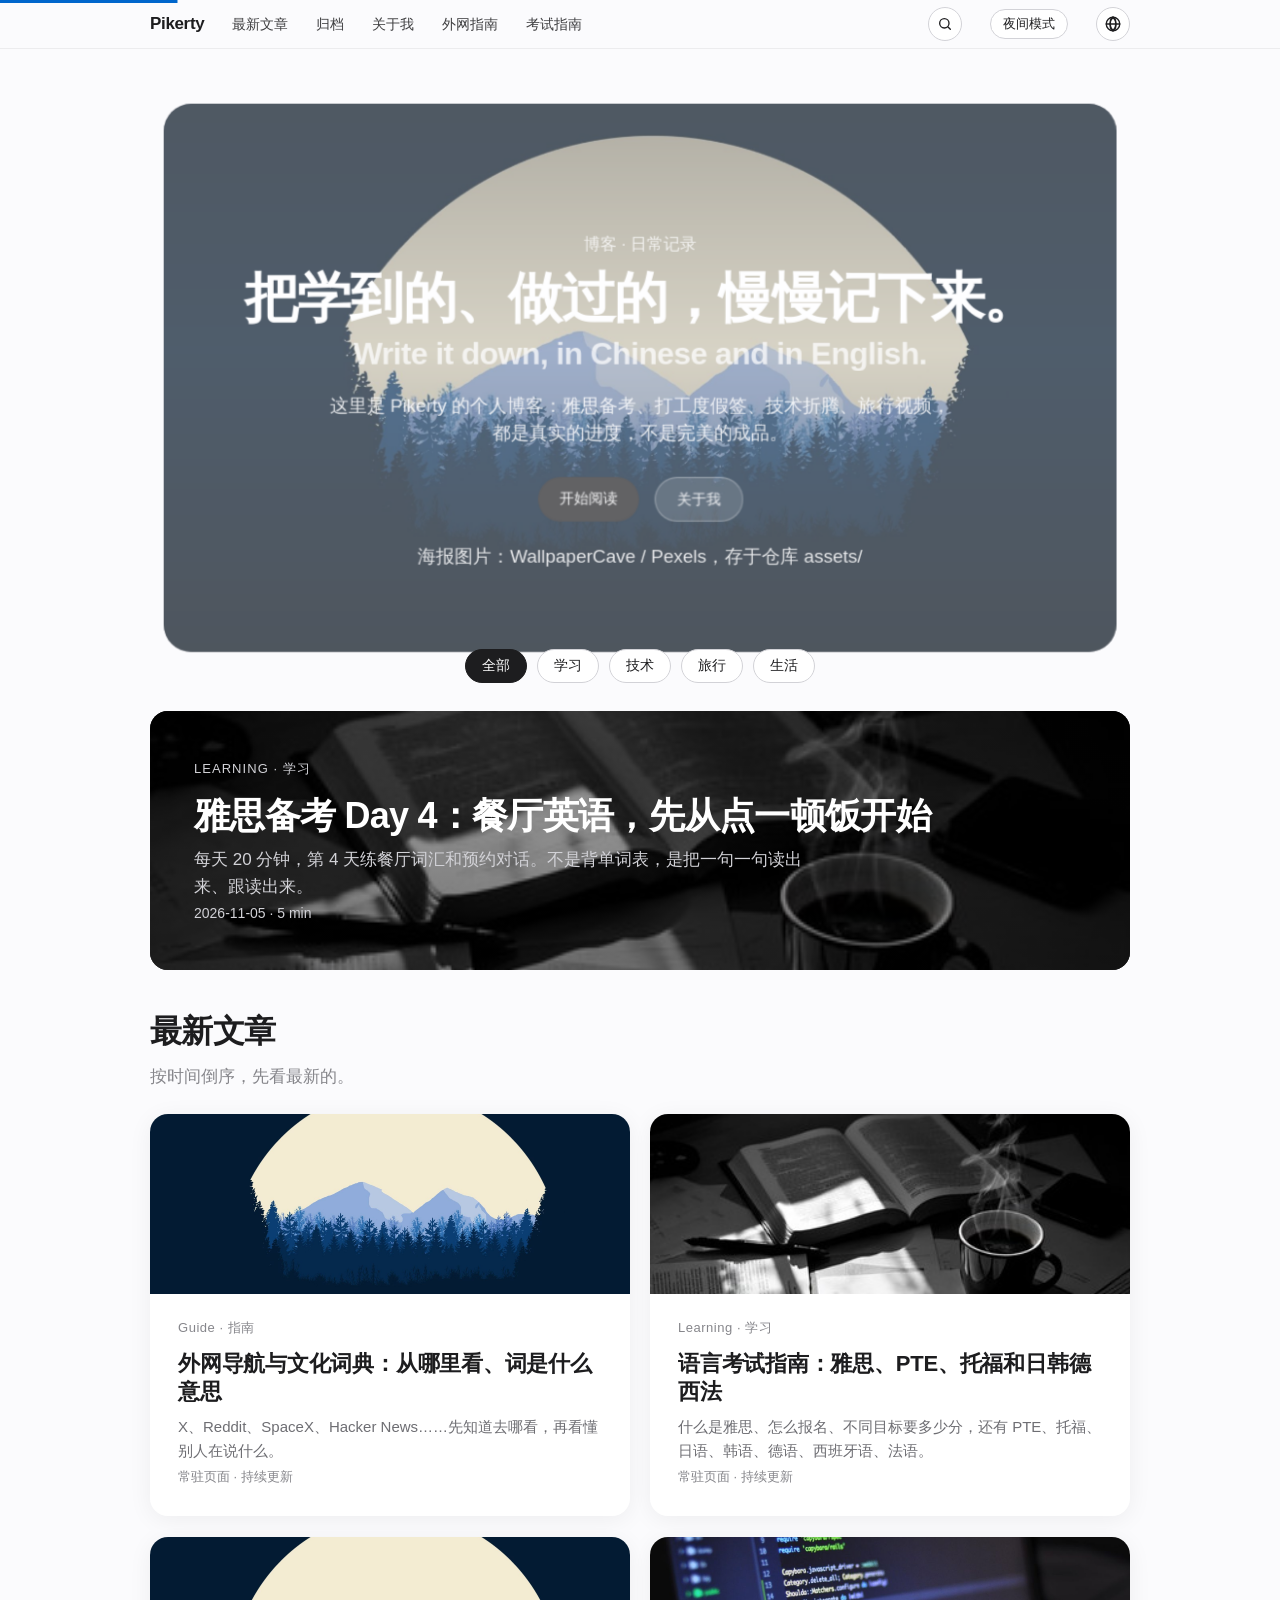
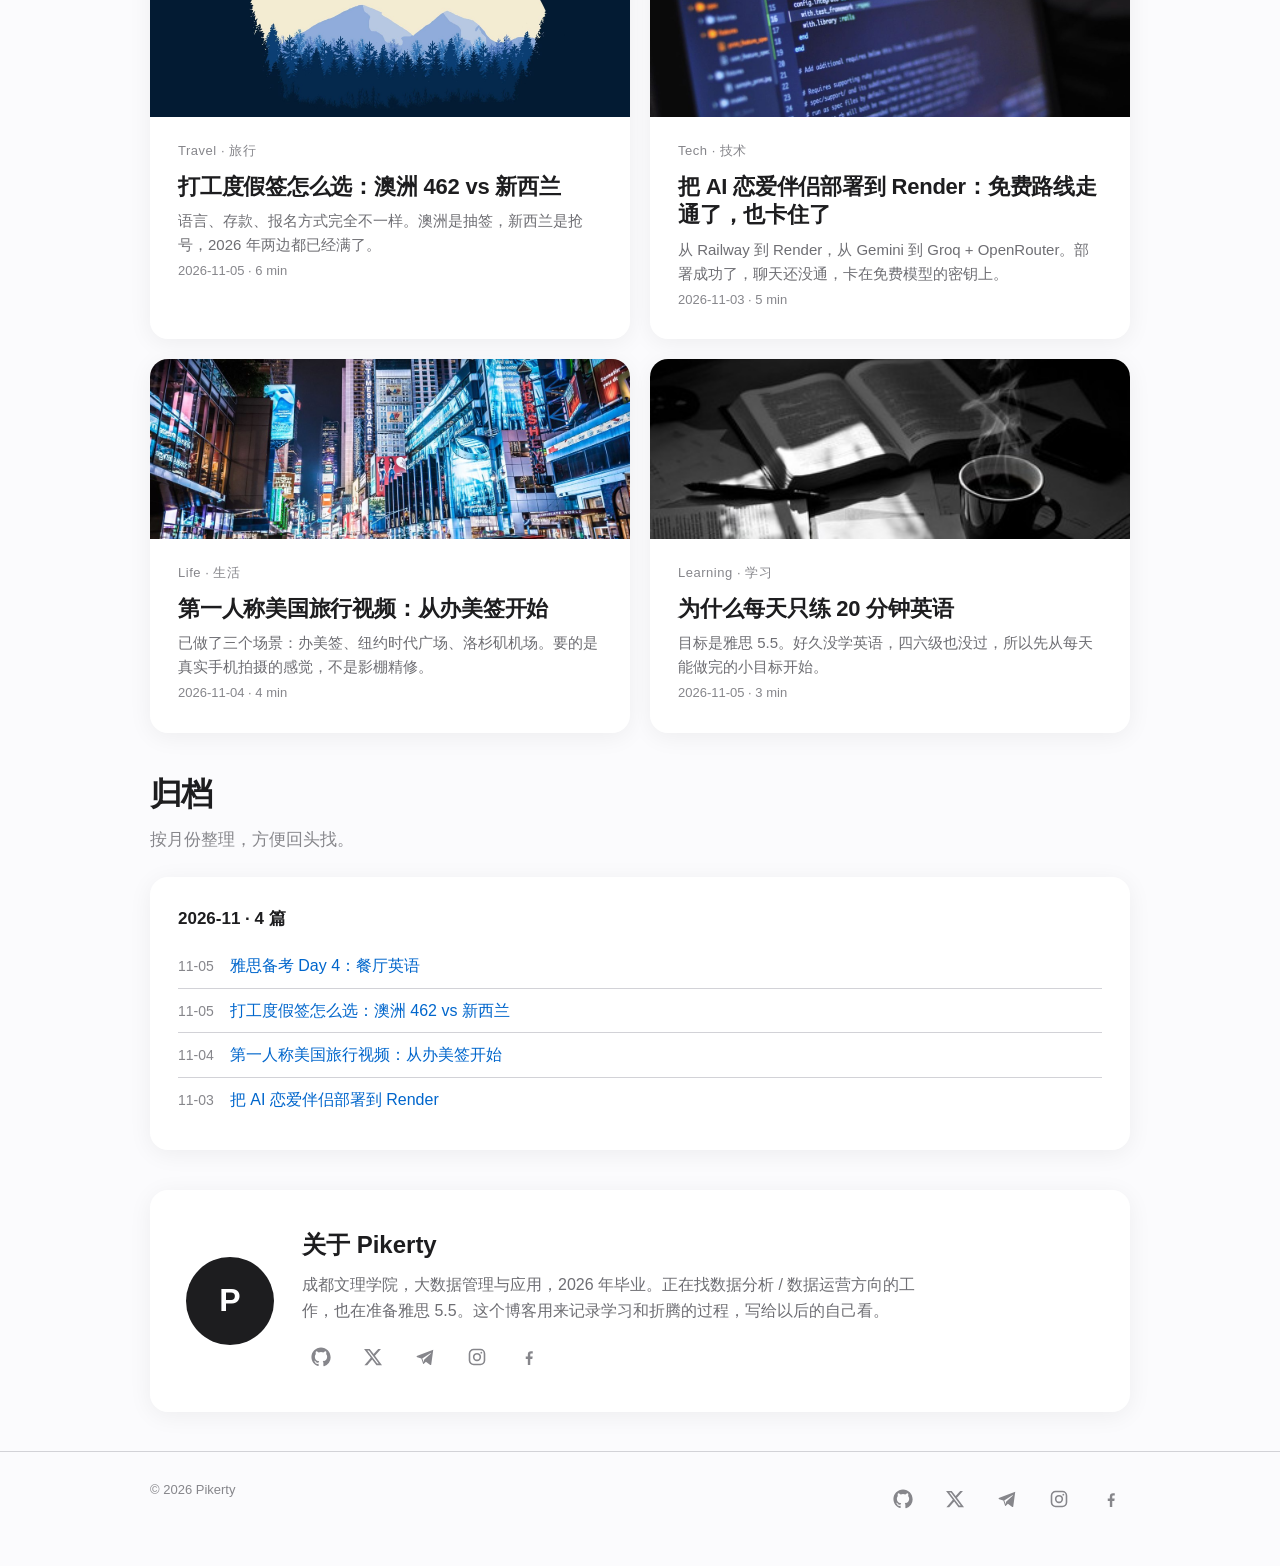
==== index.html @ 6e8c128a "Expand IELTS page into a full language exam guide (IELTS, PTE, TOEFL, JLPT, TOPIK, German, Spanish, " ====
<!DOCTYPE html>
<html lang="zh-CN">
<head>
<meta charset="UTF-8">
<meta name="viewport" content="width=device-width, initial-scale=1.0">
<title>Pikerty — 记录生活与学习</title>
<meta name="description" content="Pikerty 的双语博客：学习、技术、旅行与日常记录。A bilingual blog by Pikerty: learning, tech, travel and everyday notes.">
<link rel="stylesheet" href="style.css">
<script>
/* Set theme before first paint: saved choice wins, otherwise follow the system. */
(function(){try{var t=localStorage.getItem('pikerty-theme');if(!t){t=window.matchMedia('(prefers-color-scheme: dark)').matches?'dark':'light';}document.documentElement.setAttribute('data-theme',t);}catch(e){}})();
</script>
</head>
<body>
<div class="progress" id="progressBar" aria-hidden="true"></div>
<header class="nav">
  <div class="nav-inner">
    <a class="logo" href="index.html">Pikerty</a>
    <nav class="nav-links">
      <a href="#latest" data-i18n="nav.latest">最新文章</a>
      <a href="#archive" data-i18n="nav.archive">归档</a>
      <a href="#about" data-i18n="nav.about">关于我</a>
      <a href="guide.html" data-i18n="nav.guide">外网指南</a>
      <a href="ielts.html" data-i18n="nav.ielts">考试指南</a>
    </nav>
    <button class="icon-btn" id="searchToggle" type="button" aria-label="搜索"><svg viewBox="0 0 24 24" fill="none" stroke="currentColor" stroke-width="2" stroke-linecap="round"><circle cx="11" cy="11" r="7"/><path d="M20 20l-3.5-3.5"/></svg></button>
    <button class="lang-btn" id="themeBtn" type="button" aria-label="切换夜间模式">夜间模式</button>
<div class="lang-menu">
      <button class="icon-btn" id="langBtn" type="button" aria-label="Language / 语言"><svg viewBox="0 0 24 24" fill="none" stroke="currentColor" stroke-width="1.8" stroke-linecap="round"><circle cx="12" cy="12" r="9"/><ellipse cx="12" cy="12" rx="4" ry="9"/><path d="M3 12h18M12 3c2.5 2.6 3.8 5.7 3.8 9S14.5 18.4 12 21c-2.5-2.6-3.8-5.7-3.8-9S9.5 5.6 12 3z"/></svg></button>
      <div class="lang-dropdown" id="langDropdown" hidden>
        <button type="button" class="lang-option" data-lang="zh"><span class="check"></span>中文（简体）</button>
        <button type="button" class="lang-option" data-lang="en"><span class="check"></span>English</button>
        <button type="button" class="lang-option" data-lang="es"><span class="check"></span>Español</button>
        <button type="button" class="lang-option" data-lang="ja"><span class="check"></span>日本語</button>
        <button type="button" class="lang-option" data-lang="yue"><span class="check"></span>粵語</button>
        <button type="button" class="lang-option" data-lang="ko"><span class="check"></span>한국어</button>
        <button type="button" class="lang-option" data-lang="fr"><span class="check"></span>Français</button>
        <button type="button" class="lang-option" data-lang="ru"><span class="check"></span>Русский</button>
        <button type="button" class="lang-option" data-lang="de"><span class="check"></span>Deutsch</button>
      </div>
    </div>
  </div>
</header>
<div class="search-panel" id="searchPanel" hidden>
  <div class="search-panel-inner">
    <svg viewBox="0 0 24 24" fill="none" stroke="currentColor" stroke-width="2" stroke-linecap="round"><circle cx="11" cy="11" r="7"/><path d="M20 20l-3.5-3.5"/></svg>
    <input id="searchInput" type="search" placeholder="搜索文章…  Search posts…" aria-label="搜索文章">
    <button class="search-close" id="searchClose" type="button" aria-label="关闭搜索">✕</button>
  </div>
  <div class="search-engines">
    <span data-i18n="search.engines">站外搜索：</span>
    <button type="button" class="engine-btn" data-engine="google">Google</button>
    <button type="button" class="engine-btn" data-engine="bing">Bing</button>
    <button type="button" class="engine-btn" data-engine="baidu">百度</button>
    <button type="button" class="engine-btn" data-engine="sohu">搜狐</button>
  </div>
  <p class="search-empty" id="searchEmpty" hidden data-i18n="search.empty">没有找到相关文章，换个关键词试试。</p>
</div>

<main class="wrap">
  <section class="hero">
    <div class="hero-media"><img src="assets/hero-mountain.jpg" alt="深夜山月海报：雪山与松林"></div>
    <p class="eyebrow" data-i18n="hero.eyebrow">博客 · 日常记录</p>
    <h1><span data-i18n="hero.title">把学到的、做过的，慢慢记下来。</span><span class="en" data-i18n="hero.subtitle">Write it down, in Chinese and in English.</span></h1>
    <p data-i18n="hero.desc">这里是 Pikerty 的个人博客：雅思备考、打工度假签、技术折腾、旅行视频，都是真实的进度，不是完美的成品。</p>
    <div class="cta">
      <a class="btn" href="#latest" data-i18n="hero.cta1">开始阅读</a>
      <a class="btn ghost" href="#about" data-i18n="hero.cta2">关于我</a>
    </div>
    <p class="hero-credit">海报图片：WallpaperCave / Pexels，存于仓库 assets/</p>
  </section>

  <div class="filters" id="filters">
    <button class="chip active" type="button" data-filter="all" data-i18n="filter.all">全部</button>
    <button class="chip" type="button" data-filter="learning" data-i18n="filter.learning">学习</button>
    <button class="chip" type="button" data-filter="tech" data-i18n="filter.tech">技术</button>
    <button class="chip" type="button" data-filter="travel" data-i18n="filter.travel">旅行</button>
    <button class="chip" type="button" data-filter="life" data-i18n="filter.life">生活</button>
  </div>

  <a class="featured" href="posts/ielts-day4.html" data-cat="learning">
    <div class="featured-media"><img src="assets/study-desk.jpg" alt="深夜书桌：书、咖啡与台灯"></div>
    <span class="tag">Learning · 学习</span>
    <h2 data-i18n="featured.title">雅思备考 Day 4：餐厅英语，先从点一顿饭开始</h2>
    <p data-i18n="featured.desc">每天 20 分钟，第 4 天练餐厅词汇和预约对话。不是背单词表，是把一句一句读出来、跟读出来。</p>
    <span class="meta">2026-11-05 · 5 min</span>
  </a>

  <h2 class="section-title" id="latest" data-i18n="latest.title">最新文章</h2>
  <p class="section-sub" data-i18n="latest.sub">按时间倒序，先看最新的。</p>

  <div class="grid" id="postGrid">
    <a class="card" href="guide.html" data-cat="life">
      <span class="card-media"><img src="assets/hero-mountain.jpg" alt="雪山海报"></span>
      <span class="tag">Guide · 指南</span>
      <h3 data-i18n="card.guide.title">外网导航与文化词典：从哪里看、词是什么意思</h3>
      <p data-i18n="card.guide.desc">X、Reddit、SpaceX、Hacker News……先知道去哪看，再看懂别人在说什么。</p>
      <span class="meta">常驻页面 · 持续更新</span>
    </a>

    <a class="card" href="ielts.html" data-cat="learning">
      <span class="card-media"><img src="assets/study-desk.jpg" alt="深夜书桌"></span>
      <span class="tag">Learning · 学习</span>
      <h3 data-i18n="card.ielts-hub.title">语言考试指南：雅思、PTE、托福和日韩德西法</h3>
      <p data-i18n="card.ielts-hub.desc">什么是雅思、怎么报名、不同目标要多少分，还有 PTE、托福、日语、韩语、德语、西班牙语、法语。</p>
      <span class="meta">常驻页面 · 持续更新</span>
    </a>

    <a class="card" href="posts/whv.html" data-cat="travel">
      <span class="card-media"><img src="assets/hero-mountain.jpg" alt="雪山海报"></span>
      <span class="tag">Travel · 旅行</span>
      <h3 data-i18n="card.whv.title">打工度假签怎么选：澳洲 462 vs 新西兰</h3>
      <p data-i18n="card.whv.desc">语言、存款、报名方式完全不一样。澳洲是抽签，新西兰是抢号，2026 年两边都已经满了。</p>
      <span class="meta">2026-11-05 · 6 min</span>
    </a>

    <a class="card" href="posts/ai-romance.html" data-cat="tech">
      <span class="card-media"><img src="assets/code-dark.jpg" alt="深色代码屏幕"></span>
      <span class="tag">Tech · 技术</span>
      <h3 data-i18n="card.ai.title">把 AI 恋爱伴侣部署到 Render：免费路线走通了，也卡住了</h3>
      <p data-i18n="card.ai.desc">从 Railway 到 Render，从 Gemini 到 Groq + OpenRouter。部署成功了，聊天还没通，卡在免费模型的密钥上。</p>
      <span class="meta">2026-11-03 · 5 min</span>
    </a>

    <a class="card" href="posts/travel-video.html" data-cat="life">
      <span class="card-media"><img src="assets/times-square.jpg" alt="纽约时代广场夜景"></span>
      <span class="tag">Life · 生活</span>
      <h3 data-i18n="card.travel.title">第一人称美国旅行视频：从办美签开始</h3>
      <p data-i18n="card.travel.desc">已做了三个场景：办美签、纽约时代广场、洛杉矶机场。要的是真实手机拍摄的感觉，不是影棚精修。</p>
      <span class="meta">2026-11-04 · 4 min</span>
    </a>

    <a class="card" href="posts/ielts-day4.html" data-cat="learning">
      <span class="card-media"><img src="assets/study-desk.jpg" alt="深夜书桌"></span>
      <span class="tag">Learning · 学习</span>
      <h3 data-i18n="card.ielts.title">为什么每天只练 20 分钟英语</h3>
      <p data-i18n="card.ielts.desc">目标是雅思 5.5。好久没学英语，四六级也没过，所以先从每天能做完的小目标开始。</p>
      <span class="meta">2026-11-05 · 3 min</span>
    </a>
  </div>

  <h2 class="section-title" id="archive" data-i18n="archive.title">归档</h2>
  <p class="section-sub" data-i18n="archive.sub">按月份整理，方便回头找。</p>
  <div class="archive">
    <div class="archive-month">2026-11 · 4 篇</div>
    <ul>
      <li><span>11-05</span><a href="posts/ielts-day4.html">雅思备考 Day 4：餐厅英语</a></li>
      <li><span>11-05</span><a href="posts/whv.html">打工度假签怎么选：澳洲 462 vs 新西兰</a></li>
      <li><span>11-04</span><a href="posts/travel-video.html">第一人称美国旅行视频：从办美签开始</a></li>
      <li><span>11-03</span><a href="posts/ai-romance.html">把 AI 恋爱伴侣部署到 Render</a></li>
    </ul>
  </div>

  <section class="about" id="about">
    <div class="avatar">P</div>
    <div>
      <h2 data-i18n="about.title">关于 Pikerty</h2>
      <p data-i18n="about.desc">成都文理学院，大数据管理与应用，2026 年毕业。正在找数据分析 / 数据运营方向的工作，也在准备雅思 5.5。这个博客用来记录学习和折腾的过程，写给以后的自己看。</p>
      <!-- 社交链接（图标，和 Steam 页脚一样只显示 logo）：
           GitHub Pikerty、X @PikertyLvery、Telegram 手机号 +86 19808246285、
           Instagram pikertylvery、Facebook 是按名字 Asimer Pikerty 搜到的（没找到直接的主页链接，
           拿到主页链接后换成直达链接）。YouTube / LinkedIn 还没给真实账号，先没放。见 README。 -->
      <div class="social">
        <a href="https://github.com/Pikerty" target="_blank" rel="noopener" aria-label="GitHub" title="GitHub"><svg viewBox="0 0 24 24" fill="currentColor" aria-hidden="true"><path d="M12 .5C5.65.5.5 5.65.5 12c0 5.08 3.29 9.39 7.86 10.91.58.11.79-.25.79-.56 0-.27-.01-1.17-.02-2.12-3.2.7-3.88-1.36-3.88-1.36-.52-1.33-1.28-1.68-1.28-1.68-1.04-.71.08-.7.08-.7 1.15.08 1.76 1.19 1.76 1.19 1.03 1.76 2.69 1.25 3.35.96.1-.75.4-1.25.72-1.54-2.55-.29-5.24-1.28-5.24-5.69 0-1.26.45-2.29 1.19-3.09-.12-.29-.52-1.46.11-3.05 0 0 .97-.31 3.17 1.18a11 11 0 0 1 5.78 0c2.2-1.49 3.17-1.18 3.17-1.18.63 1.59.23 2.76.11 3.05.74.8 1.19 1.83 1.19 3.09 0 4.42-2.69 5.4-5.26 5.68.41.36.78 1.06.78 2.14 0 1.55-.01 2.79-.01 3.17 0 .31.21.68.8.56A10.52 10.52 0 0 0 23.5 12C23.5 5.65 18.35.5 12 .5z"/></svg></a>
        <a href="https://x.com/PikertyLvery" target="_blank" rel="noopener" aria-label="X @PikertyLvery" title="X @PikertyLvery"><svg viewBox="0 0 24 24" fill="currentColor" aria-hidden="true"><path d="M18.244 2.25h3.308l-7.227 8.26 8.502 11.24H16.17l-5.214-6.817L4.99 21.75H1.68l7.73-8.835L1.254 2.25H8.08l4.713 6.231 5.451-6.231zm-1.161 17.52h1.833L7.084 4.126H5.117l11.966 15.644z"/></svg></a>
        <a href="https://t.me/+8619808246285" target="_blank" rel="noopener" aria-label="Telegram" title="Telegram"><svg viewBox="0 0 24 24" fill="currentColor" aria-hidden="true"><path d="M21.9 3.3 2.9 10.6c-1.3.5-1.3 1.3-.2 1.6l4.9 1.5 1.9 5.9c.2.6.1.8.8.8l2.8-2.7 5.2 3.8c.6.3 1 .1 1.2-.5L21.9 3.3zM8.7 13.7l9.7-6.1c.5-.3.9-.1.7.2l-8.2 7.4-.3 3.2-1.9-4.7z"/></svg></a>
        <a href="https://www.instagram.com/pikertylvery" target="_blank" rel="noopener" aria-label="Instagram pikertylvery" title="Instagram pikertylvery"><svg viewBox="0 0 24 24" fill="none" stroke="currentColor" stroke-width="1.9" aria-hidden="true"><rect x="3" y="3" width="18" height="18" rx="5"/><circle cx="12" cy="12" r="4"/><circle cx="17.2" cy="6.8" r="1.1" fill="currentColor" stroke="none"/></svg></a>
        <a href="https://www.facebook.com/search/top?q=Asimer%20Pikerty" target="_blank" rel="noopener" aria-label="Facebook Asimer Pikerty" title="Facebook Asimer Pikerty"><svg viewBox="0 0 24 24" fill="currentColor" aria-hidden="true"><path d="M13.5 21.5v-7.2h2.5l.4-3h-2.9V9.4c0-.9.3-1.5 1.6-1.5h1.4V5.2c-.3 0-1.2-.1-2.2-.1-2.2 0-3.7 1.3-3.7 3.8v2.4H8.1v3h2.5v7.2h2.9z"/></svg></a>
      </div>
    </div>
  </section>
</main>

<footer class="footer">
  <div class="wrap">
    <span>© 2026 Pikerty</span>
    <span class="social">
      <a href="https://github.com/Pikerty" target="_blank" rel="noopener" aria-label="GitHub" title="GitHub"><svg viewBox="0 0 24 24" fill="currentColor" aria-hidden="true"><path d="M12 .5C5.65.5.5 5.65.5 12c0 5.08 3.29 9.39 7.86 10.91.58.11.79-.25.79-.56 0-.27-.01-1.17-.02-2.12-3.2.7-3.88-1.36-3.88-1.36-.52-1.33-1.28-1.68-1.28-1.68-1.04-.71.08-.7.08-.7 1.15.08 1.76 1.19 1.76 1.19 1.03 1.76 2.69 1.25 3.35.96.1-.75.4-1.25.72-1.54-2.55-.29-5.24-1.28-5.24-5.69 0-1.26.45-2.29 1.19-3.09-.12-.29-.52-1.46.11-3.05 0 0 .97-.31 3.17 1.18a11 11 0 0 1 5.78 0c2.2-1.49 3.17-1.18 3.17-1.18.63 1.59.23 2.76.11 3.05.74.8 1.19 1.83 1.19 3.09 0 4.42-2.69 5.4-5.26 5.68.41.36.78 1.06.78 2.14 0 1.55-.01 2.79-.01 3.17 0 .31.21.68.8.56A10.52 10.52 0 0 0 23.5 12C23.5 5.65 18.35.5 12 .5z"/></svg></a>
      <a href="https://x.com/PikertyLvery" target="_blank" rel="noopener" aria-label="X @PikertyLvery" title="X @PikertyLvery"><svg viewBox="0 0 24 24" fill="currentColor" aria-hidden="true"><path d="M18.244 2.25h3.308l-7.227 8.26 8.502 11.24H16.17l-5.214-6.817L4.99 21.75H1.68l7.73-8.835L1.254 2.25H8.08l4.713 6.231 5.451-6.231zm-1.161 17.52h1.833L7.084 4.126H5.117l11.966 15.644z"/></svg></a>
      <a href="https://t.me/+8619808246285" target="_blank" rel="noopener" aria-label="Telegram" title="Telegram"><svg viewBox="0 0 24 24" fill="currentColor" aria-hidden="true"><path d="M21.9 3.3 2.9 10.6c-1.3.5-1.3 1.3-.2 1.6l4.9 1.5 1.9 5.9c.2.6.1.8.8.8l2.8-2.7 5.2 3.8c.6.3 1 .1 1.2-.5L21.9 3.3zM8.7 13.7l9.7-6.1c.5-.3.9-.1.7.2l-8.2 7.4-.3 3.2-1.9-4.7z"/></svg></a>
      <a href="https://www.instagram.com/pikertylvery" target="_blank" rel="noopener" aria-label="Instagram pikertylvery" title="Instagram pikertylvery"><svg viewBox="0 0 24 24" fill="none" stroke="currentColor" stroke-width="1.9" aria-hidden="true"><rect x="3" y="3" width="18" height="18" rx="5"/><circle cx="12" cy="12" r="4"/><circle cx="17.2" cy="6.8" r="1.1" fill="currentColor" stroke="none"/></svg></a>
      <a href="https://www.facebook.com/search/top?q=Asimer%20Pikerty" target="_blank" rel="noopener" aria-label="Facebook Asimer Pikerty" title="Facebook Asimer Pikerty"><svg viewBox="0 0 24 24" fill="currentColor" aria-hidden="true"><path d="M13.5 21.5v-7.2h2.5l.4-3h-2.9V9.4c0-.9.3-1.5 1.6-1.5h1.4V5.2c-.3 0-1.2-.1-2.2-.1-2.2 0-3.7 1.3-3.7 3.8v2.4H8.1v3h2.5v7.2h2.9z"/></svg></a>
    </span>
  </div>
</footer>
<button class="to-top" id="toTop" type="button" aria-label="回到顶部">↑</button>
<script src="script.js"></script>
</body>
</html>
---- style.css ----
/* Pikerty Blog — Apple-inspired, clean and minimal */
:root{
  --text:#1d1d1f; --muted:#86868b; --muted2:#6e6e73;
  --bg:#fbfbfd; --card:#fff; --line:#d2d2d7;
  --link:#06c; --radius:18px;
  --shadow:0 4px 24px rgba(0,0,0,.06);
  /* Inverse button: light mode = black bg + white text, dark mode = white bg + black text */
  --btn-bg:#1d1d1f; --btn-text:#fff;
  --surface:#fff; --surface-hover:#f5f5f7;
  --body-text:#333336;
  --featured-bg:#1d1d1f; --featured-text:#fff; --featured-muted:#d2d2d7;
  --pill-bg:#fff; --pill-border:#d2d2d7; --pill-hover:#f5f5f7;
  --ring:rgba(0,102,204,.14);
}
*{box-sizing:border-box;margin:0;padding:0}
html{scroll-behavior:smooth}
body{
  font-family:-apple-system,BlinkMacSystemFont,"SF Pro Text","SF Pro Display","PingFang SC","Hiragino Sans GB","Microsoft YaHei",Helvetica,Arial,sans-serif;
  background:var(--bg); color:var(--text);
  -webkit-font-smoothing:antialiased; line-height:1.6;
}
a{color:var(--link);text-decoration:none}
h1,h2,h3{color:var(--text)}
a:hover{text-decoration:underline}
.wrap{max-width:1024px;margin:0 auto;padding:0 22px}
.nav{
  position:sticky;top:0;z-index:50;
  background:rgba(251,251,253,.82);
  backdrop-filter:saturate(180%) blur(20px);-webkit-backdrop-filter:saturate(180%) blur(20px);
  border-bottom:1px solid rgba(0,0,0,.06);
}
.nav-inner{max-width:1024px;margin:0 auto;padding:0 22px;height:48px;display:flex;align-items:center;gap:28px}
.logo{font-weight:700;font-size:17px;color:var(--text);letter-spacing:-.02em}
.logo:hover{text-decoration:none}
.nav-links{display:flex;gap:28px;flex:1}
.nav-links a{color:var(--text);font-size:14px;opacity:.85}
.nav-links a:hover{opacity:1;text-decoration:none}
.lang-btn{
  border:1px solid var(--pill-border);background:var(--pill-bg);color:var(--text);
  border-radius:980px;padding:5px 12px;font-size:13px;cursor:pointer;
}
.lang-btn:hover{background:var(--pill-hover)}
.hero{padding:88px 0 56px;text-align:center}
.hero .eyebrow{color:var(--muted);font-size:17px;margin-bottom:12px}
.hero h1{font-size:56px;line-height:1.08;letter-spacing:-.03em;font-weight:700}
.hero h1 .en{font-size:32px;display:block;color:var(--muted);letter-spacing:-.02em;margin-top:10px;font-weight:600}
.hero p{margin:22px auto 0;max-width:640px;color:var(--muted2);font-size:19px;line-height:1.5}
.hero .cta{margin-top:30px;display:flex;gap:16px;justify-content:center;flex-wrap:wrap}
.btn{
  display:inline-block;background:var(--btn-bg);color:var(--btn-text);border-radius:980px;
  padding:10px 22px;font-size:15px;
}
.btn:hover{text-decoration:none;opacity:.88}
.btn.ghost{background:transparent;color:var(--link);border:1px solid var(--line)}
.filters{display:flex;gap:10px;justify-content:center;flex-wrap:wrap;padding:8px 0 28px}
.chip{
  border:1px solid var(--pill-border);background:var(--pill-bg);color:var(--text);
  border-radius:980px;padding:7px 16px;font-size:14px;cursor:pointer;
}
.chip.active{background:var(--btn-bg);color:var(--btn-text);border-color:var(--btn-bg)}
.section-title{font-size:32px;letter-spacing:-.02em;margin:36px 0 6px}
.section-sub{color:var(--muted);font-size:17px;margin-bottom:24px}
.featured{
  display:block;background:var(--featured-bg);color:var(--featured-text);border-radius:var(--radius);
  padding:44px;overflow:hidden;
}
.featured:hover{text-decoration:none;opacity:.97}
.featured .tag{font-size:13px;letter-spacing:.08em;text-transform:uppercase;color:var(--featured-muted)}
.featured h2{font-size:36px;line-height:1.15;letter-spacing:-.02em;margin:14px 0 10px;color:var(--featured-text)}
.featured p{color:var(--featured-muted);font-size:17px;max-width:640px}
.featured .meta{margin-top:20px;color:var(--featured-muted);font-size:14px}
.grid{display:grid;grid-template-columns:1fr 1fr;gap:20px;margin-top:20px}
.card{
  background:var(--card);border-radius:var(--radius);padding:28px;
  box-shadow:var(--shadow);display:block;color:var(--text);
  transition:transform .2s ease;
}
.card:hover{text-decoration:none;transform:translateY(-3px)}
.card .tag{font-size:13px;color:var(--muted);letter-spacing:.04em}
.card h3{font-size:22px;line-height:1.3;letter-spacing:-.01em;margin:10px 0 8px}
.card p{color:var(--muted2);font-size:15px}
.card .meta{margin-top:16px;color:var(--muted);font-size:13px}
.about{
  background:var(--surface);border-radius:var(--radius);padding:36px;box-shadow:var(--shadow);
  margin:40px 0;display:flex;gap:28px;flex-wrap:wrap;align-items:center;
}
.avatar{
  width:88px;height:88px;border-radius:50%;background:var(--btn-bg);color:var(--btn-text);
  display:flex;align-items:center;justify-content:center;font-size:32px;font-weight:700;flex:none;
}
.about h2{font-size:24px;margin-bottom:8px}
.about p{color:var(--muted2);font-size:16px;max-width:640px}
.footer{border-top:1px solid var(--line);padding:28px 0 48px;color:var(--muted);font-size:13px}
.footer .wrap{display:flex;justify-content:space-between;gap:16px;flex-wrap:wrap}
/* article */
.article{max-width:720px;margin:0 auto;padding:56px 22px 72px}
.article .tag{color:var(--muted);font-size:14px}
.article h1{font-size:44px;line-height:1.12;letter-spacing:-.025em;margin:14px 0 12px}
.article .meta{color:var(--muted);font-size:14px;margin-bottom:28px}
.article h2{font-size:26px;letter-spacing:-.01em;margin:36px 0 12px}
.article p{font-size:17px;line-height:1.75;color:var(--body-text);margin-bottom:16px}
.article ul{margin:0 0 18px 22px;font-size:17px;line-height:1.75;color:var(--body-text)}
.article li{margin-bottom:6px}
.article hr{border:none;border-top:1px solid var(--line);margin:40px 0}
.article .note{background:var(--surface-hover);border-radius:12px;padding:18px 20px;font-size:15px;color:var(--muted2)}
.back{font-size:15px}
@media(max-width:640px){
  .hero h1{font-size:40px}.hero h1 .en{font-size:24px}
  .grid{grid-template-columns:1fr}
  .featured{padding:28px}.featured h2{font-size:28px}
  .article h1{font-size:32px}
  .nav-links{display:none}
}

/* ---- Apple-style motion ----
   Apple uses long, slow easing (not a 0.2s snap), transform + opacity only,
   and GPU-friendly translate3d. No layout properties are animated.
   Easing: cubic-bezier(.28,.11,.32,1) is Apple's standard ease;
   cubic-bezier(.32,.72,0,1) is its slow ease-out for reveals. */
:root{
  --ease:cubic-bezier(.28,.11,.32,1);
  --ease-out:cubic-bezier(.32,.72,0,1);
  --ease-spring:cubic-bezier(.34,1.4,.64,1);
}
html{scroll-padding-top:72px}
body{
  animation:page-in 1s var(--ease-out) both;
  transition:opacity .45s var(--ease), transform .45s var(--ease);
  transform:translateZ(0);
}
body.page-leaving{opacity:0;transform:translate3d(0,12px,0) scale(.99)}
@keyframes page-in{from{opacity:0;transform:translate3d(0,16px,0) scale(.995)}to{opacity:1;transform:translate3d(0,0,0) scale(1)}}
@keyframes rise-in{from{opacity:0;transform:translate3d(0,32px,0)}to{opacity:1;transform:translate3d(0,0,0)}}
.hero{will-change:transform,opacity;transform-origin:center top;backface-visibility:hidden}
.hero .eyebrow{animation:rise-in 1s var(--ease-out) .1s both}
.hero h1{animation:rise-in 1s var(--ease-out) .22s both}
.hero p{animation:rise-in 1s var(--ease-out) .34s both}
.hero .cta{animation:rise-in 1s var(--ease-out) .46s both}
.filters{animation:rise-in 1s var(--ease-out) .58s both}

/* Scroll reveal: JS adds .in when an element enters the viewport.
   1s, slow ease-out, 36px rise + slight scale — Apple product pages do
   exactly this: big, slow, and only once. */
.reveal{
  opacity:0;transform:translate3d(0,36px,0) scale(.985);
  transition:opacity 1s var(--ease-out),transform 1s var(--ease-out);
  will-change:opacity,transform;backface-visibility:hidden;
}
.reveal.in{opacity:1;transform:translate3d(0,0,0) scale(1)}
.reveal[data-delay="1"]{transition-delay:.12s}
.reveal[data-delay="2"]{transition-delay:.24s}
.reveal[data-delay="3"]{transition-delay:.36s}

/* Hovers: slow .6s Apple ease, lift + grow a touch, shadow follows */
.card,.featured,.about{will-change:transform;backface-visibility:hidden;transform:translateZ(0)}
.card{transition:transform .6s var(--ease),box-shadow .6s var(--ease),background-color .4s var(--ease)}
.card:hover{transform:translate3d(0,-8px,0) scale(1.01);box-shadow:0 20px 44px rgba(0,0,0,.13)}
.featured{transition:transform .7s var(--ease),box-shadow .7s var(--ease),opacity .5s var(--ease)}
.featured:hover{transform:translate3d(0,-6px,0) scale(1.01);box-shadow:0 24px 54px rgba(0,0,0,.2)}
.btn,.chip,.lang-btn{transition:transform .5s var(--ease),background-color .4s var(--ease),color .4s var(--ease),border-color .4s var(--ease),opacity .4s var(--ease),box-shadow .5s var(--ease)}
.btn:hover{transform:translate3d(0,-1px,0) scale(1.02)}
.btn:active,.chip:active,.lang-btn:active{transform:scale(.96);transition-duration:.18s}
.chip:hover{border-color:#86868b}
.nav-links a{transition:opacity .4s var(--ease)}
.nav{transition:background-color .5s var(--ease)}
.article{animation:page-in 1s var(--ease-out) both}
.article h1,.article h2{scroll-margin-top:72px}

/* Respect users who prefer less motion */
@media (prefers-reduced-motion: reduce){
  *,*::before,*::after{animation-duration:.01ms !important;transition-duration:.01ms !important}
  html{scroll-behavior:auto}
  .reveal{opacity:1;transform:none}
}

/* ---- Dark mode: follows system, toggle overrides, choice is remembered ---- */
html[data-theme="dark"]{
  color-scheme:dark;
  --text:#f5f5f7; --muted:#a1a1a6; --muted2:#d1d1d6;
  --bg:#000; --card:#1c1c1e; --line:#38383a;
  --link:#2997ff; --shadow:0 4px 24px rgba(0,0,0,.45);
  --btn-bg:#f5f5f7; --btn-text:#000;
  --surface:#1c1c1e; --surface-hover:#2c2c2e;
  --body-text:#e8e8ed;
  --featured-bg:#1c1c1e; --featured-text:#f5f5f7; --featured-muted:#c7c7cc;
  --pill-bg:#2c2c2e; --pill-border:#48484a; --pill-hover:#3a3a3c;
  --ring:rgba(41,151,255,.28);
}
html[data-theme="light"]{color-scheme:light}
html[data-theme="dark"] .nav{background:rgba(0,0,0,.78);border-bottom-color:rgba(255,255,255,.08)}
html[data-theme="dark"] .btn.ghost{color:#2997ff}
body,.nav,.card,.featured,.about,.chip,.lang-btn,.btn,.search-box input{transition:background-color .4s var(--ease),color .4s var(--ease),border-color .4s var(--ease),box-shadow .45s var(--ease),transform .45s var(--ease),opacity .3s ease}

/* ---- Blog features: progress, search, archive, social, back-to-top ---- */
.progress{position:fixed;top:0;left:0;height:3px;width:100%;background:var(--link);z-index:100;transform:scaleX(0);transform-origin:left center;will-change:transform}
.search-box{max-width:560px;margin:0 auto 28px}
.search-box input{
  width:100%;padding:12px 18px;font-size:16px;border-radius:980px;
  border:1px solid var(--line);background:var(--surface);color:var(--text);outline:none;
}
.search-box input:focus{border-color:var(--link);box-shadow:0 0 0 4px var(--ring)}
.search-empty{color:var(--muted);font-size:15px;text-align:center;margin-top:14px}
.archive{background:var(--card);border-radius:var(--radius);padding:28px;box-shadow:var(--shadow);margin-bottom:8px}
.archive-month{font-weight:700;font-size:17px;margin-bottom:12px}
.archive ul{list-style:none}
.archive li{display:flex;gap:16px;padding:9px 0;border-bottom:1px solid var(--line);font-size:16px}
.archive li:last-child{border-bottom:none}
.archive li span{color:var(--muted);font-size:14px;flex:none;padding-top:2px}
.archive-note{margin-top:16px;font-size:15px}
.social{display:flex;gap:14px;flex-wrap:wrap;margin-top:14px;align-items:center}
.social a{
  display:inline-flex;align-items:center;justify-content:center;
  width:38px;height:38px;border-radius:50%;flex:none;
  color:var(--muted);background:transparent;border:1px solid transparent;
  transition:color .3s var(--ease-out),background-color .3s var(--ease-out),border-color .3s var(--ease-out),transform .3s var(--ease-out);
}
.social a svg{width:20px;height:20px;display:block}
.social a:hover{color:var(--text);background:var(--pill-hover);border-color:var(--pill-border);transform:translateY(-2px);text-decoration:none}
.footer .social{margin-top:0}
.to-top{
  position:fixed;right:22px;bottom:22px;width:44px;height:44px;border-radius:50%;
  border:1px solid var(--pill-border);background:var(--pill-bg);color:var(--text);font-size:18px;
  cursor:pointer;box-shadow:var(--shadow);opacity:0;pointer-events:none;
  transition:opacity .5s var(--ease),transform .5s var(--ease);
}
.to-top.show{opacity:1;pointer-events:auto}
.to-top:hover{transform:translateY(-2px)}
.share-row{display:flex;gap:10px;flex-wrap:wrap;margin-top:28px}
.share-row button,.share-row a{
  padding:8px 16px;border:1px solid var(--pill-border);border-radius:980px;font-size:14px;
  background:var(--pill-bg);color:var(--text);cursor:pointer;
}
.share-row button:hover,.share-row a:hover{text-decoration:none;border-color:var(--muted)}

/* Theme crossfade: JS adds .theme-anim to <html> for 650ms on toggle,
   so pills, cards and text all fade together instead of some snapping. */
html.theme-anim *,html.theme-anim *::before,html.theme-anim *::after{
  transition:background-color .6s var(--ease),color .6s var(--ease),border-color .6s var(--ease) !important;
}

/* ---- Posters: high-end imagery, stored in assets/ in the repo ---- */
.hero{
  position:relative;overflow:hidden;border-radius:28px;
  padding:110px 28px 84px;margin-top:28px;
  display:flex;flex-direction:column;align-items:center;
}
.hero-media{position:absolute;inset:0;z-index:0}
.hero-media img{width:100%;height:100%;object-fit:cover;object-position:center 38%;transform:scale(1.04);transition:transform 1.4s var(--ease-out)}
.hero:hover .hero-media img{transform:scale(1.08)}
.hero::after{content:"";position:absolute;inset:0;z-index:1;background:linear-gradient(180deg,rgba(0,0,0,.42),rgba(0,0,0,.18) 45%,rgba(0,0,0,.55))}
.hero>*:not(.hero-media):not(.hero-credit){position:relative;z-index:2}
.hero .eyebrow,.hero h1,.hero h1 .en,.hero p{color:#fff}
.hero .eyebrow{color:rgba(255,255,255,.82)}
.hero h1 .en{color:rgba(255,255,255,.75)}
.hero p{color:rgba(255,255,255,.88)}
.hero .btn.ghost{background:rgba(255,255,255,.14);color:#fff;border-color:rgba(255,255,255,.4);backdrop-filter:blur(8px)}
.hero-credit{position:relative;z-index:2;margin-top:36px;font-size:12px;color:rgba(255,255,255,.6)}
.featured{position:relative;overflow:hidden}
.featured-media{position:absolute;inset:0;z-index:0}
.featured-media img{width:100%;height:100%;object-fit:cover;transition:transform 1.2s var(--ease-out)}
.featured:hover .featured-media img{transform:scale(1.05)}
.featured::after{content:"";position:absolute;inset:0;z-index:1;background:linear-gradient(180deg,rgba(0,0,0,.35),rgba(0,0,0,.55))}
.featured>*:not(.featured-media){position:relative;z-index:2}
.card-media{display:block;margin:-28px -28px 20px;height:180px;overflow:hidden;border-radius:18px 18px 0 0}
.card-media img{width:100%;height:100%;object-fit:cover;transition:transform 1s var(--ease-out)}
.card:hover .card-media img{transform:scale(1.06)}
.article-hero{margin:0 0 28px;border-radius:18px;overflow:hidden}
.article-hero img{width:100%;height:280px;object-fit:cover;display:block}
@media(max-width:640px){
  .hero{padding:84px 20px 64px;border-radius:20px}
  .card-media{height:160px}
  .article-hero img{height:200px}
}
/* ---- Top search (nav magnifier) ---- */
.icon-btn{
  flex:none;width:34px;height:34px;border-radius:50%;border:1px solid var(--pill-border);
  background:var(--pill-bg);color:var(--text);cursor:pointer;
  display:inline-flex;align-items:center;justify-content:center;
  transition:transform .5s var(--ease),background-color .4s var(--ease);
}
.icon-btn:hover{background:var(--pill-hover);transform:scale(1.06)}
.icon-btn svg{width:16px;height:16px}
.search-panel{
  border-bottom:1px solid var(--line);
  background:rgba(251,251,253,.9);backdrop-filter:saturate(180%) blur(20px);
}
html[data-theme="dark"] .search-panel{background:rgba(0,0,0,.85)}
.search-panel[hidden]{display:none}
.search-panel-inner{display:flex;align-items:center;gap:12px;max-width:1024px;margin:0 auto;padding:14px 22px}
.search-panel-inner svg{width:18px;height:18px;color:var(--muted);flex:none}
.search-panel-inner input{
  flex:1;border:none;background:transparent;color:var(--text);
  font-size:19px;outline:none;font-family:inherit;
}
.search-panel-inner input::placeholder{color:var(--muted)}
.search-close{border:none;background:transparent;color:var(--muted);font-size:18px;cursor:pointer;padding:6px}
.search-empty{color:var(--muted);font-size:15px;text-align:center;padding:0 22px 16px}

/* ---- Language menu: globe icon + dropdown ---- */
.lang-menu{position:relative;flex:none}
.lang-menu .icon-btn svg{width:18px;height:18px}
.lang-dropdown{
  position:absolute;top:44px;right:0;min-width:168px;z-index:80;
  background:var(--pill-bg);border:1px solid var(--pill-border);border-radius:14px;
  box-shadow:0 16px 40px rgba(0,0,0,.18);padding:6px;
  animation:rise-in .45s var(--ease-out) both;
}
.lang-dropdown[hidden]{display:none}
.lang-option{
  display:flex;align-items:center;gap:10px;width:100%;text-align:left;
  background:transparent;border:none;color:var(--text);font-size:14px;
  padding:9px 12px;border-radius:9px;cursor:pointer;font-family:inherit;
}
.lang-option:hover{background:var(--pill-hover)}
.lang-option.active{font-weight:700}
.lang-option .check{width:16px;flex:none;color:var(--link)}

/* ---- Guide page: link cards + slang dictionary ---- */
.guide-grid{display:grid;grid-template-columns:repeat(auto-fit,minmax(240px,1fr));gap:14px;margin:18px 0 8px}
.guide-card{border:1px solid var(--line);border-radius:18px;padding:18px;background:var(--surface)}
.guide-card h3{font-size:17px;margin:0 0 8px}
.guide-card h3 a{color:var(--text)}
.guide-card p{margin:0;font-size:15px;color:var(--muted);line-height:1.65}
.dict dt{font-weight:700;font-size:17px;margin-top:18px}
.dict dt:first-child{margin-top:6px}
.dict dd{margin:6px 0 0;color:var(--muted);line-height:1.7}
.dict dd em{color:var(--text)}

/* ---- Search panel: external search engines ---- */
.search-engines{display:flex;gap:8px;align-items:center;flex-wrap:wrap;max-width:640px;margin:10px auto 0;padding:0 20px 14px;color:var(--muted);font-size:14px}
.search-engines .engine-btn{
  padding:6px 14px;border:1px solid var(--pill-border);border-radius:999px;
  background:var(--pill-bg);color:var(--text);font-size:14px;cursor:pointer;font-family:inherit;
  transition:background-color .3s var(--ease-out),transform .3s var(--ease-out);
}
.search-engines .engine-btn:hover{background:var(--pill-hover);transform:translateY(-1px)}

/* ---- Exam guide: score tables ---- */
.score-table{width:100%;border-collapse:collapse;margin:16px 0;font-size:15px;line-height:1.55}
.score-table th,.score-table td{border:1px solid var(--line);padding:9px 11px;text-align:left;vertical-align:top}
.score-table th{background:var(--surface);font-weight:700}
.score-table td a{color:var(--link)}
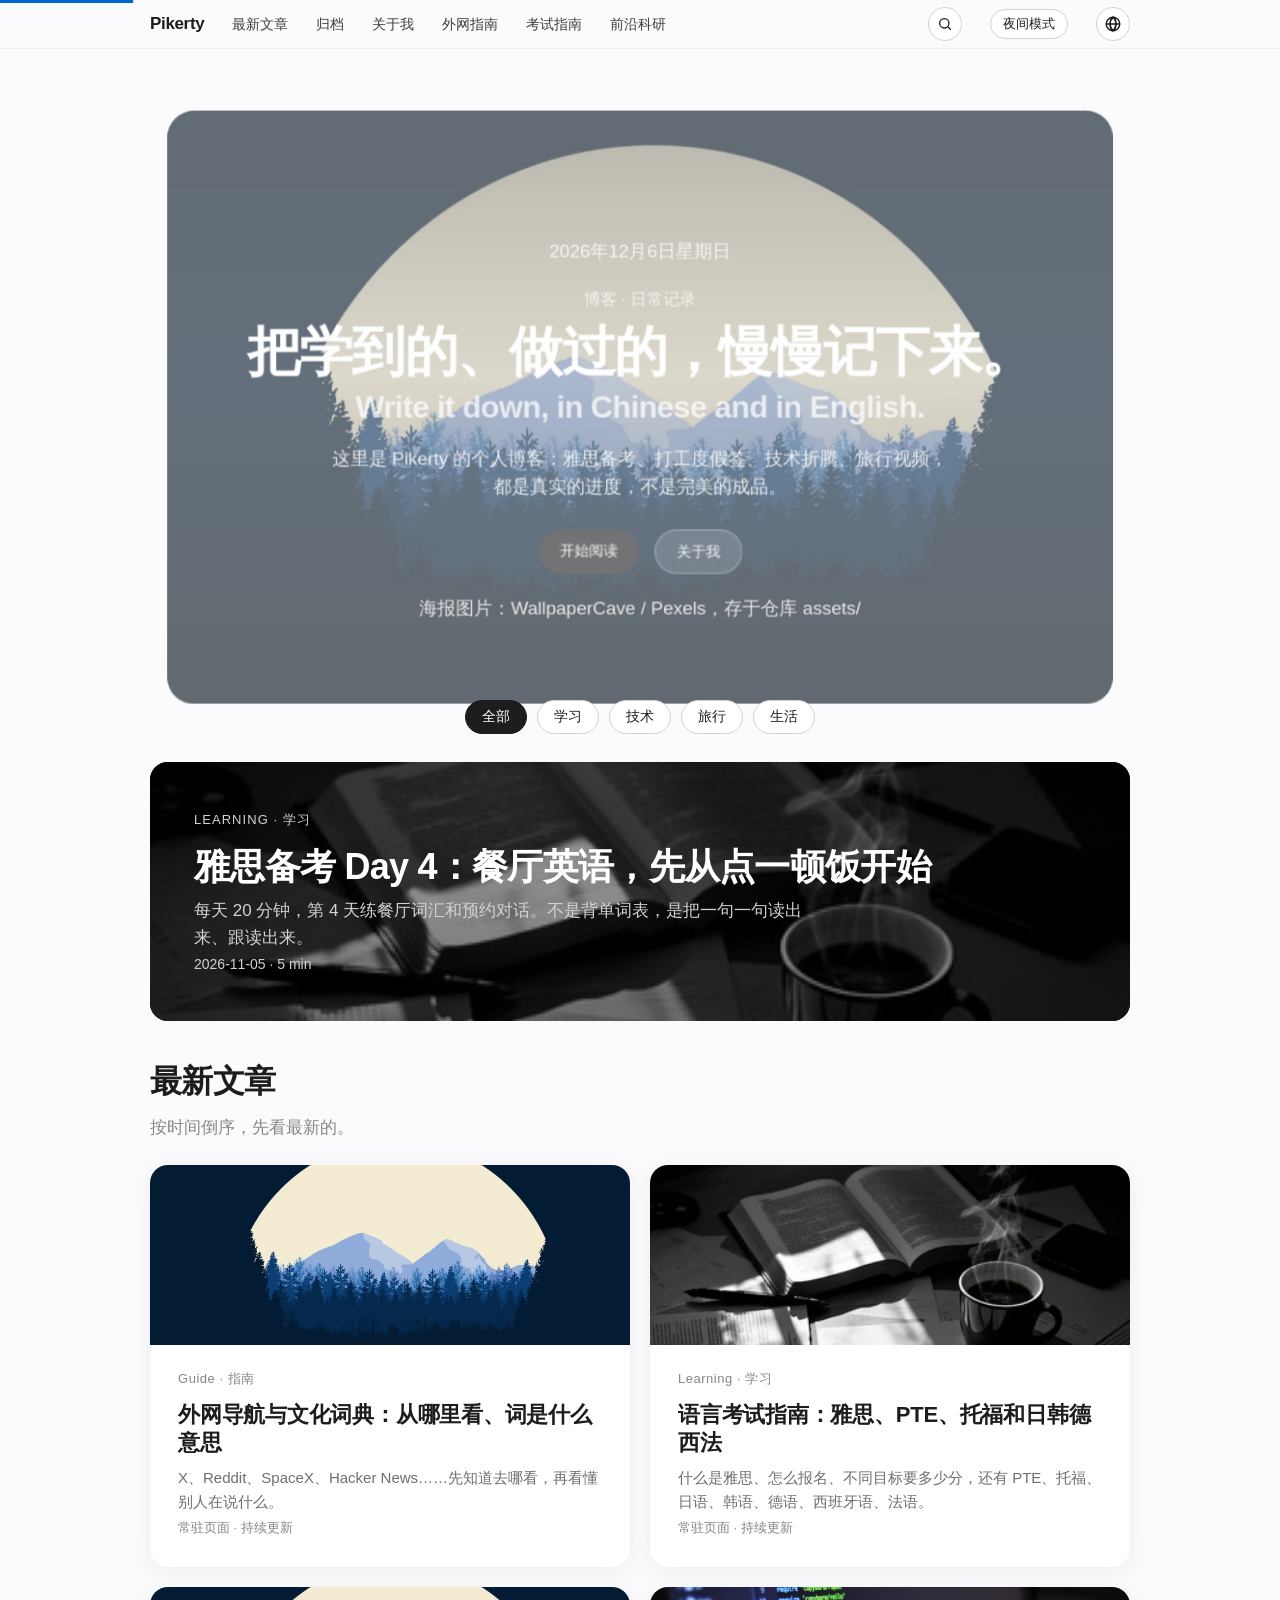
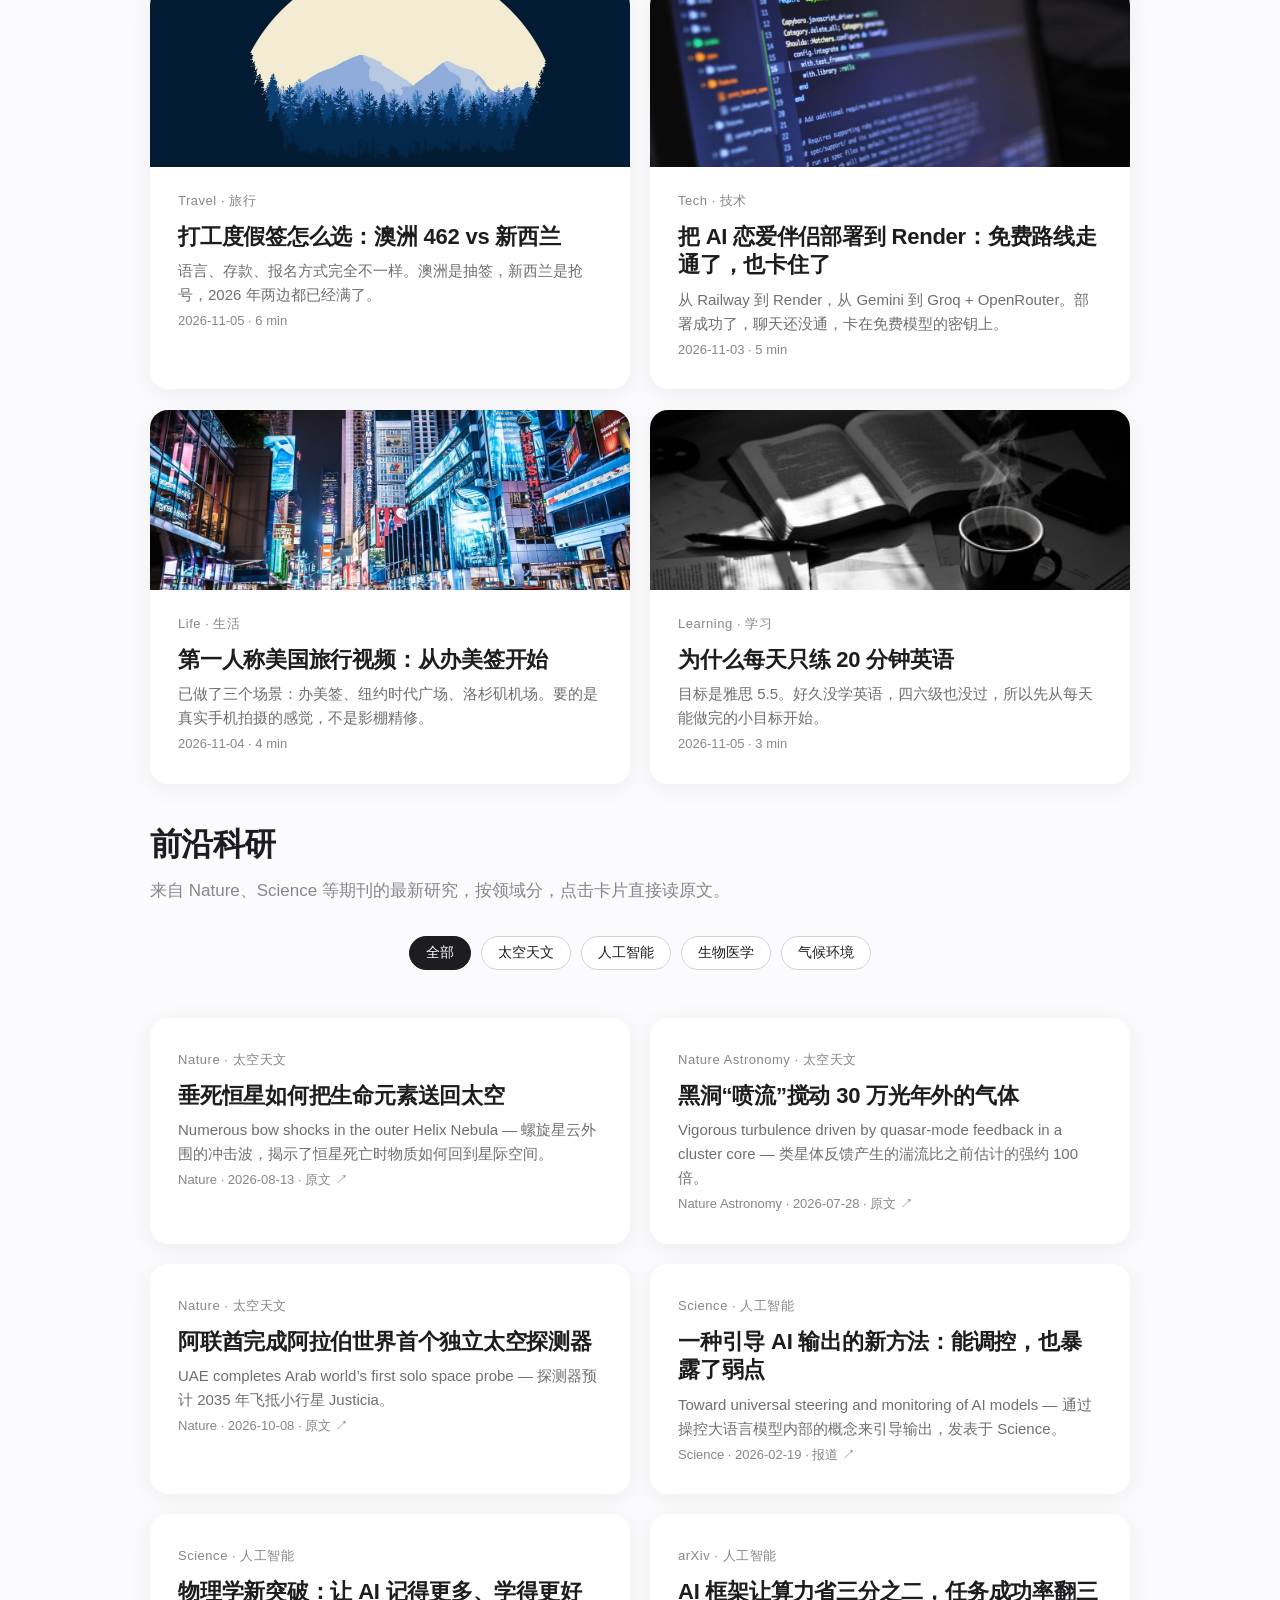
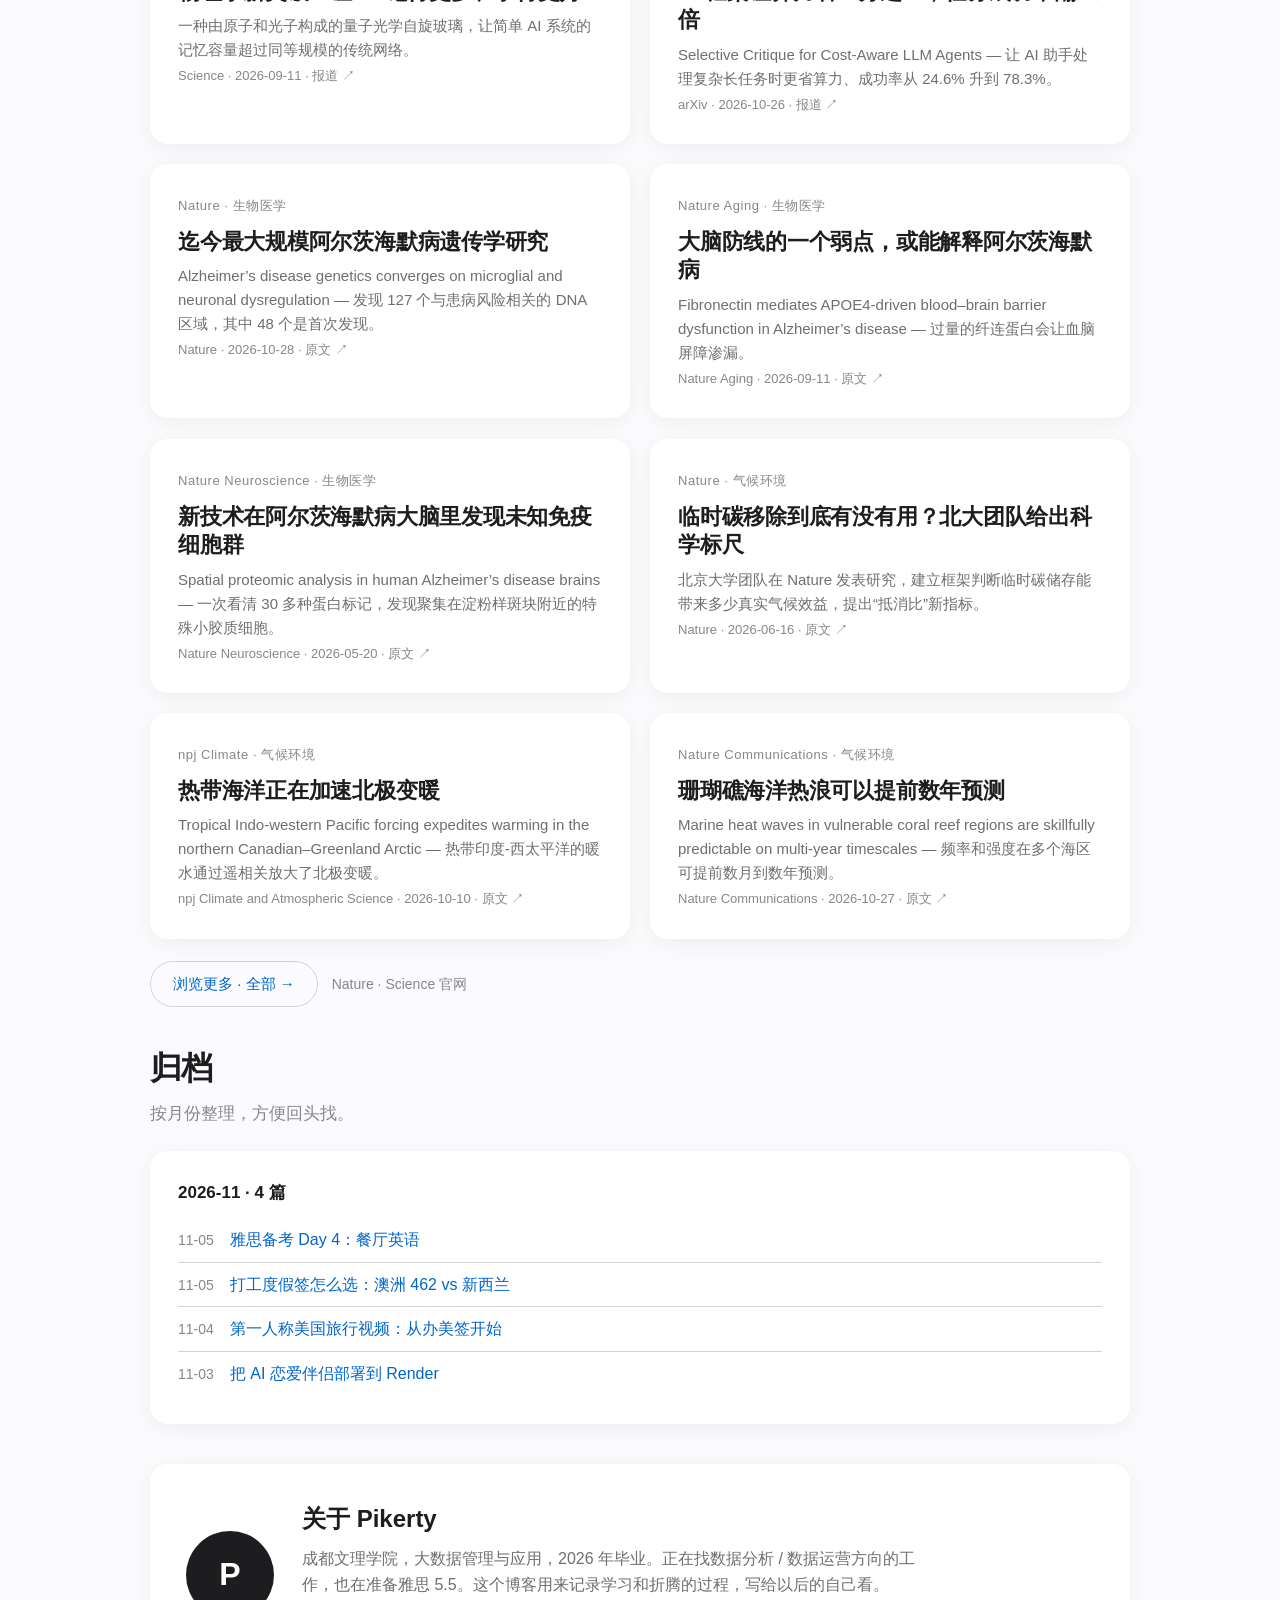
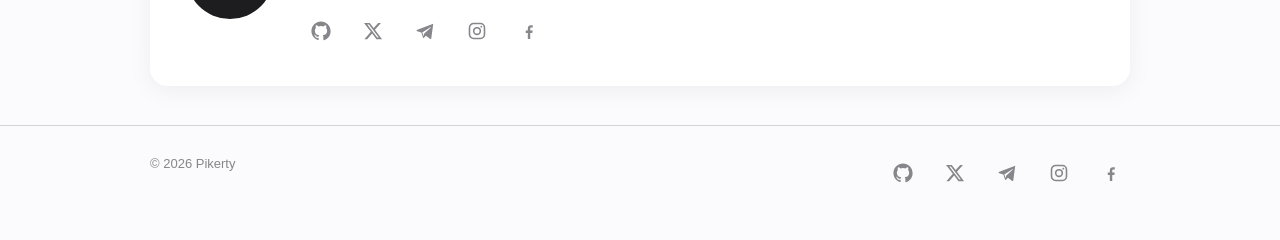
==== commit 86936e52: "Add today date and research frontiers section (Nature/Science articles by field)" ====
--- a/index.html
+++ b/index.html
@@ -22,6 +22,7 @@
       <a href="#about" data-i18n="nav.about">关于我</a>
       <a href="guide.html" data-i18n="nav.guide">外网指南</a>
       <a href="ielts.html" data-i18n="nav.ielts">考试指南</a>
+      <a href="#research" data-i18n="nav.research">前沿科研</a>
     </nav>
     <button class="icon-btn" id="searchToggle" type="button" aria-label="搜索"><svg viewBox="0 0 24 24" fill="none" stroke="currentColor" stroke-width="2" stroke-linecap="round"><circle cx="11" cy="11" r="7"/><path d="M20 20l-3.5-3.5"/></svg></button>
     <button class="lang-btn" id="themeBtn" type="button" aria-label="切换夜间模式">夜间模式</button>
@@ -60,6 +61,7 @@
 <main class="wrap">
   <section class="hero">
     <div class="hero-media"><img src="assets/hero-mountain.jpg" alt="深夜山月海报：雪山与松林"></div>
+    <p class="today" id="todayDate"></p>
     <p class="eyebrow" data-i18n="hero.eyebrow">博客 · 日常记录</p>
     <h1><span data-i18n="hero.title">把学到的、做过的，慢慢记下来。</span><span class="en" data-i18n="hero.subtitle">Write it down, in Chinese and in English.</span></h1>
     <p data-i18n="hero.desc">这里是 Pikerty 的个人博客：雅思备考、打工度假签、技术折腾、旅行视频，都是真实的进度，不是完美的成品。</p>
@@ -137,6 +139,95 @@
       <p data-i18n="card.ielts.desc">目标是雅思 5.5。好久没学英语，四六级也没过，所以先从每天能做完的小目标开始。</p>
       <span class="meta">2026-11-05 · 3 min</span>
     </a>
+  </div>
+
+
+  <h2 class="section-title" id="research" data-i18n="research.title">前沿科研</h2>
+  <p class="section-sub" data-i18n="research.sub">来自 Nature、Science 等期刊的最新研究，按领域分，点击卡片直接读原文。</p>
+  <div class="filters" id="researchFilters">
+    <button class="chip active" type="button" data-rfilter="all" data-i18n="research.all">全部</button>
+    <button class="chip" type="button" data-rfilter="space" data-i18n="research.space">太空天文</button>
+    <button class="chip" type="button" data-rfilter="ai" data-i18n="research.ai">人工智能</button>
+    <button class="chip" type="button" data-rfilter="bio" data-i18n="research.bio">生物医学</button>
+    <button class="chip" type="button" data-rfilter="climate" data-i18n="research.climate">气候环境</button>
+  </div>
+  <div class="grid" id="researchGrid">
+    <a class="card" href="https://www.nature.com/articles/s41586-026-10724-z" target="_blank" rel="noopener" data-rfield="space">
+      <span class="tag">Nature · 太空天文</span>
+      <h3>垂死恒星如何把生命元素送回太空</h3>
+      <p>Numerous bow shocks in the outer Helix Nebula — 螺旋星云外围的冲击波，揭示了恒星死亡时物质如何回到星际空间。</p>
+      <span class="meta">Nature · 2026-08-13 · 原文 ↗</span>
+    </a>
+    <a class="card" href="https://doi.org/10.1038/s41550-026-02939-x" target="_blank" rel="noopener" data-rfield="space">
+      <span class="tag">Nature Astronomy · 太空天文</span>
+      <h3>黑洞“喷流”搅动 30 万光年外的气体</h3>
+      <p>Vigorous turbulence driven by quasar-mode feedback in a cluster core — 类星体反馈产生的湍流比之前估计的强约 100 倍。</p>
+      <span class="meta">Nature Astronomy · 2026-07-28 · 原文 ↗</span>
+    </a>
+    <a class="card" href="https://www.nature.com/articles/d41586-026-03154-4" target="_blank" rel="noopener" data-rfield="space">
+      <span class="tag">Nature · 太空天文</span>
+      <h3>阿联酋完成阿拉伯世界首个独立太空探测器</h3>
+      <p>UAE completes Arab world’s first solo space probe — 探测器预计 2035 年飞抵小行星 Justicia。</p>
+      <span class="meta">Nature · 2026-10-08 · 原文 ↗</span>
+    </a>
+    <a class="card" href="https://www.eurekalert.org/news-releases/1116699" target="_blank" rel="noopener" data-rfield="ai">
+      <span class="tag">Science · 人工智能</span>
+      <h3>一种引导 AI 输出的新方法：能调控，也暴露了弱点</h3>
+      <p>Toward universal steering and monitoring of AI models — 通过操控大语言模型内部的概念来引导输出，发表于 Science。</p>
+      <span class="meta">Science · 2026-02-19 · 报道 ↗</span>
+    </a>
+    <a class="card" href="https://news.stanford.edu/stories/2026/09/spin-glass-memory-ai-research" target="_blank" rel="noopener" data-rfield="ai">
+      <span class="tag">Science · 人工智能</span>
+      <h3>物理学新突破：让 AI 记得更多、学得更好</h3>
+      <p>一种由原子和光子构成的量子光学自旋玻璃，让简单 AI 系统的记忆容量超过同等规模的传统网络。</p>
+      <span class="meta">Science · 2026-09-11 · 报道 ↗</span>
+    </a>
+    <a class="card" href="https://techxplore.com/news/2026-10-ai-framework-thirds-tripling-success.html" target="_blank" rel="noopener" data-rfield="ai">
+      <span class="tag">arXiv · 人工智能</span>
+      <h3>AI 框架让算力省三分之二，任务成功率翻三倍</h3>
+      <p>Selective Critique for Cost-Aware LLM Agents — 让 AI 助手处理复杂长任务时更省算力、成功率从 24.6% 升到 78.3%。</p>
+      <span class="meta">arXiv · 2026-10-26 · 报道 ↗</span>
+    </a>
+    <a class="card" href="https://doi.org/10.1038/s41586-026-11206-y" target="_blank" rel="noopener" data-rfield="bio">
+      <span class="tag">Nature · 生物医学</span>
+      <h3>迄今最大规模阿尔茨海默病遗传学研究</h3>
+      <p>Alzheimer’s disease genetics converges on microglial and neuronal dysregulation — 发现 127 个与患病风险相关的 DNA 区域，其中 48 个是首次发现。</p>
+      <span class="meta">Nature · 2026-10-28 · 原文 ↗</span>
+    </a>
+    <a class="card" href="https://doi.org/10.1038/s43587-026-01204-0" target="_blank" rel="noopener" data-rfield="bio">
+      <span class="tag">Nature Aging · 生物医学</span>
+      <h3>大脑防线的一个弱点，或能解释阿尔茨海默病</h3>
+      <p>Fibronectin mediates APOE4-driven blood–brain barrier dysfunction in Alzheimer’s disease — 过量的纤连蛋白会让血脑屏障渗漏。</p>
+      <span class="meta">Nature Aging · 2026-09-11 · 原文 ↗</span>
+    </a>
+    <a class="card" href="https://doi.org/10.1038/s41593-026-02267-3" target="_blank" rel="noopener" data-rfield="bio">
+      <span class="tag">Nature Neuroscience · 生物医学</span>
+      <h3>新技术在阿尔茨海默病大脑里发现未知免疫细胞群</h3>
+      <p>Spatial proteomic analysis in human Alzheimer’s disease brains — 一次看清 30 多种蛋白标记，发现聚集在淀粉样斑块附近的特殊小胶质细胞。</p>
+      <span class="meta">Nature Neuroscience · 2026-05-20 · 原文 ↗</span>
+    </a>
+    <a class="card" href="https://www.nature.com/articles/s41586-026-10607-3" target="_blank" rel="noopener" data-rfield="climate">
+      <span class="tag">Nature · 气候环境</span>
+      <h3>临时碳移除到底有没有用？北大团队给出科学标尺</h3>
+      <p>北京大学团队在 Nature 发表研究，建立框架判断临时碳储存能带来多少真实气候效益，提出“抵消比”新指标。</p>
+      <span class="meta">Nature · 2026-06-16 · 原文 ↗</span>
+    </a>
+    <a class="card" href="https://www.nature.com/articles/s41612-026-01563-w" target="_blank" rel="noopener" data-rfield="climate">
+      <span class="tag">npj Climate · 气候环境</span>
+      <h3>热带海洋正在加速北极变暖</h3>
+      <p>Tropical Indo-western Pacific forcing expedites warming in the northern Canadian–Greenland Arctic — 热带印度-西太平洋的暖水通过遥相关放大了北极变暖。</p>
+      <span class="meta">npj Climate and Atmospheric Science · 2026-10-10 · 原文 ↗</span>
+    </a>
+    <a class="card" href="https://www.nature.com/articles/s41467-026-78279-1" target="_blank" rel="noopener" data-rfield="climate">
+      <span class="tag">Nature Communications · 气候环境</span>
+      <h3>珊瑚礁海洋热浪可以提前数年预测</h3>
+      <p>Marine heat waves in vulnerable coral reef regions are skillfully predictable on multi-year timescales — 频率和强度在多个海区可提前数月到数年预测。</p>
+      <span class="meta">Nature Communications · 2026-10-27 · 原文 ↗</span>
+    </a>
+  </div>
+  <div class="research-more">
+    <a class="btn ghost" id="researchMore" href="https://www.nature.com/search?q=astronomy" target="_blank" rel="noopener"><span data-i18n="research.more">浏览更多</span> →</a>
+    <span class="research-more-note">Nature · Science 官网</span>
   </div>
 
   <h2 class="section-title" id="archive" data-i18n="archive.title">归档</h2>
--- a/style.css
+++ b/style.css
@@ -340,3 +340,8 @@
 .score-table th,.score-table td{border:1px solid var(--line);padding:9px 11px;text-align:left;vertical-align:top}
 .score-table th{background:var(--surface);font-weight:700}
 .score-table td a{color:var(--link)}
+
+/* ---- Today date + research section ---- */
+.today{color:var(--muted);font-size:15px;margin:0 0 10px}
+.research-more{display:flex;align-items:center;gap:14px;margin:22px 0 8px;flex-wrap:wrap}
+.research-more-note{color:var(--muted);font-size:14px}
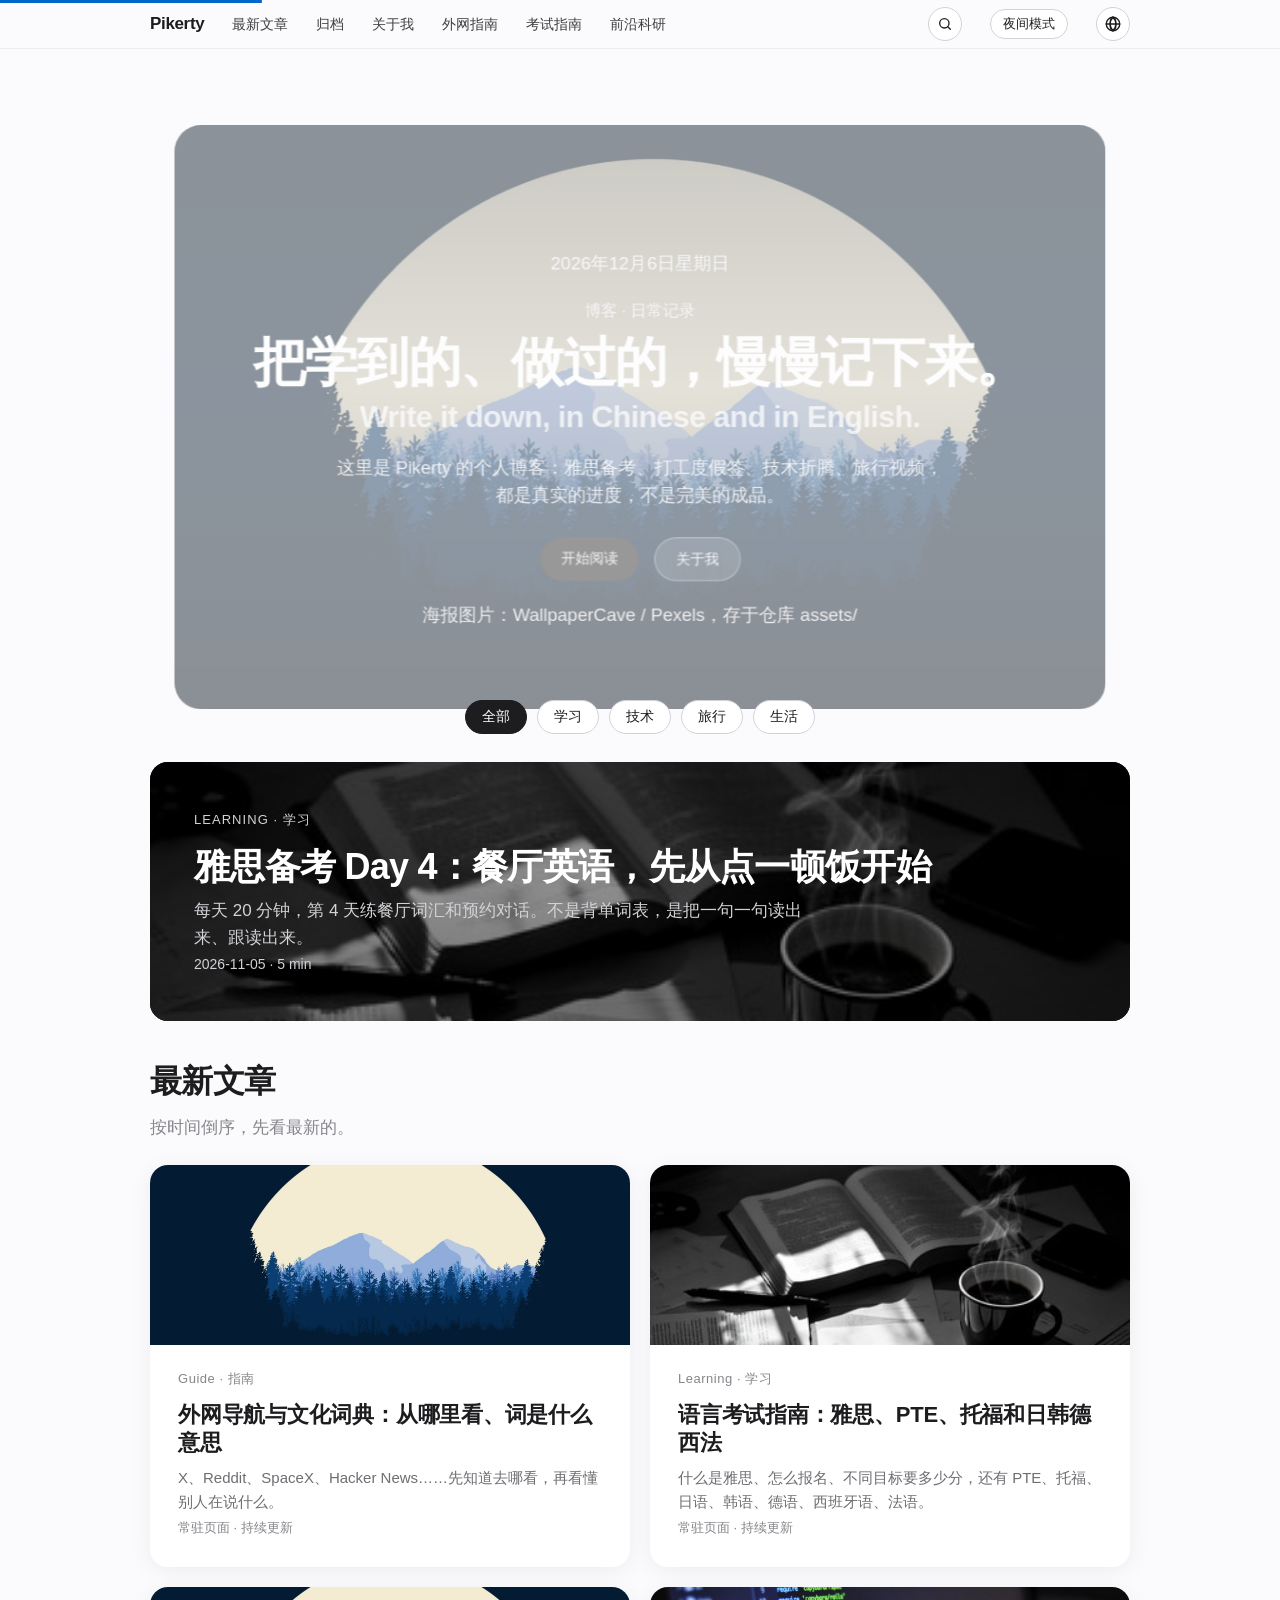
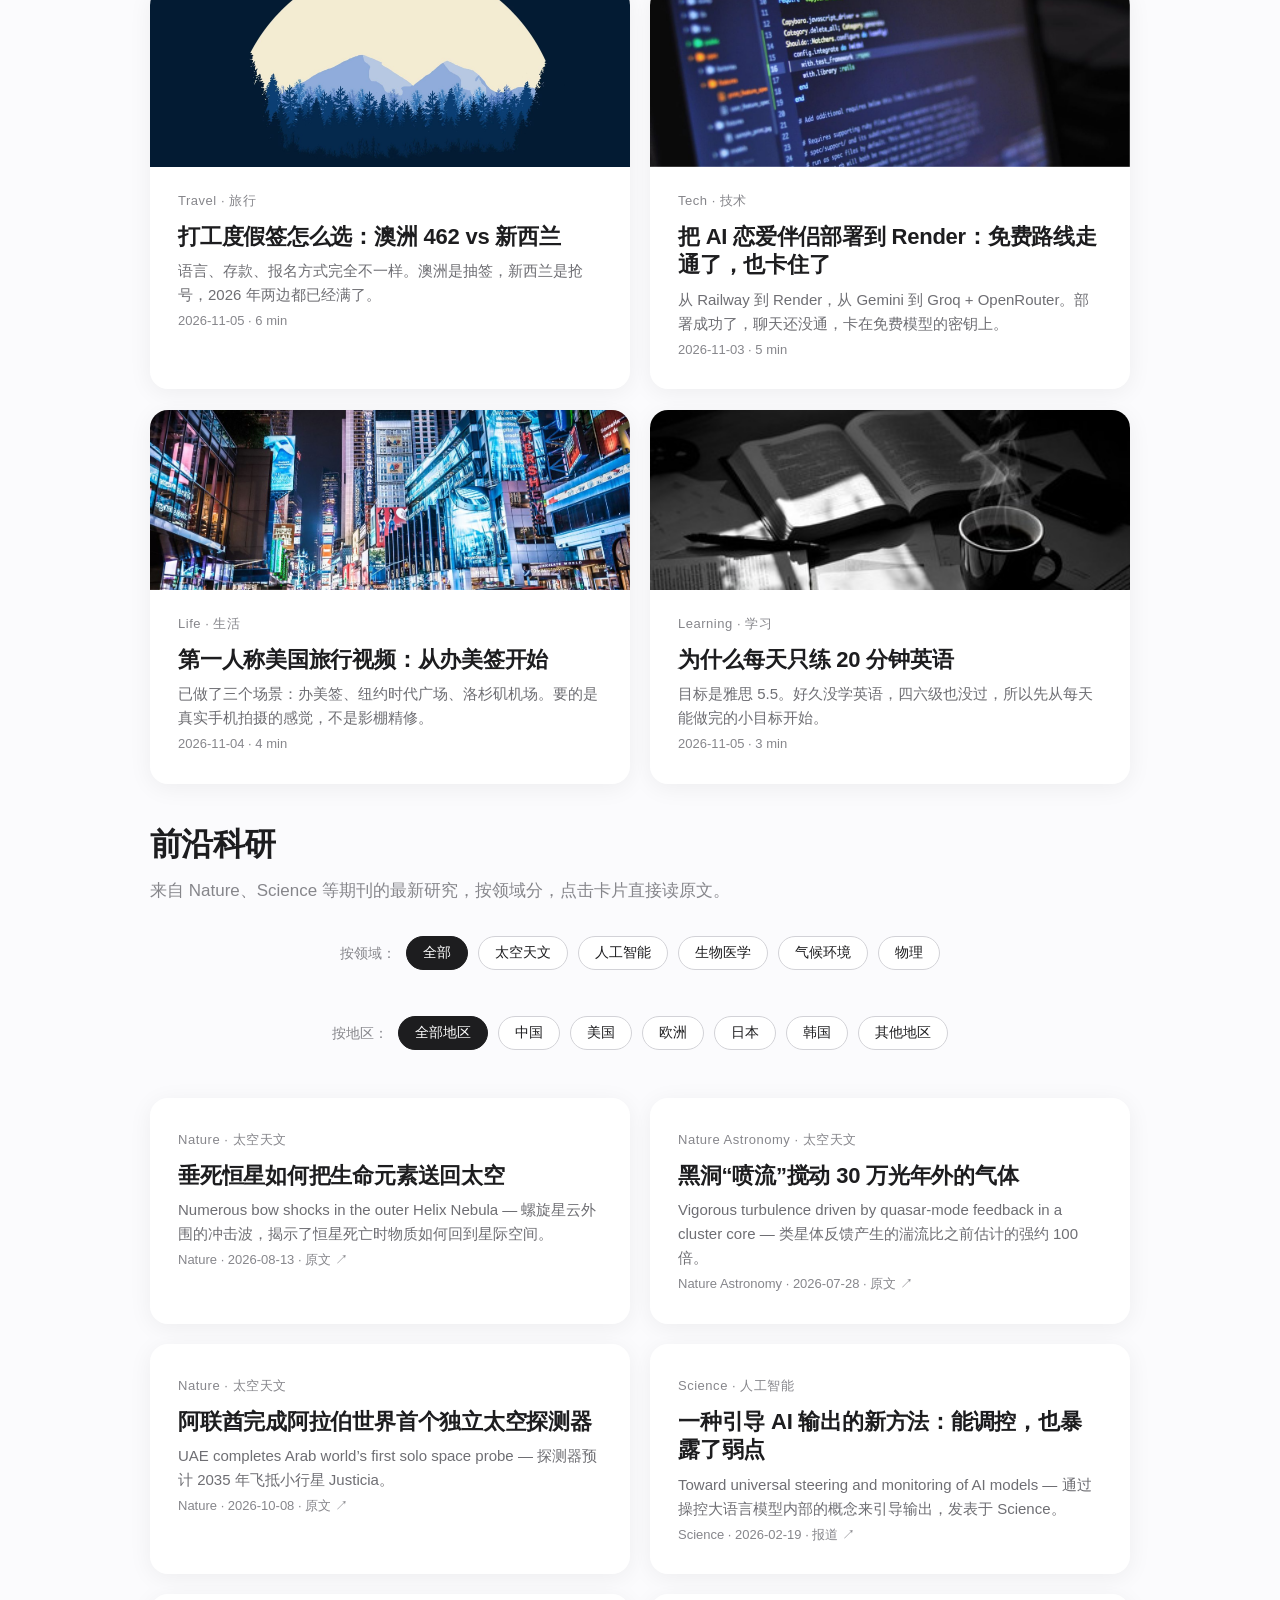
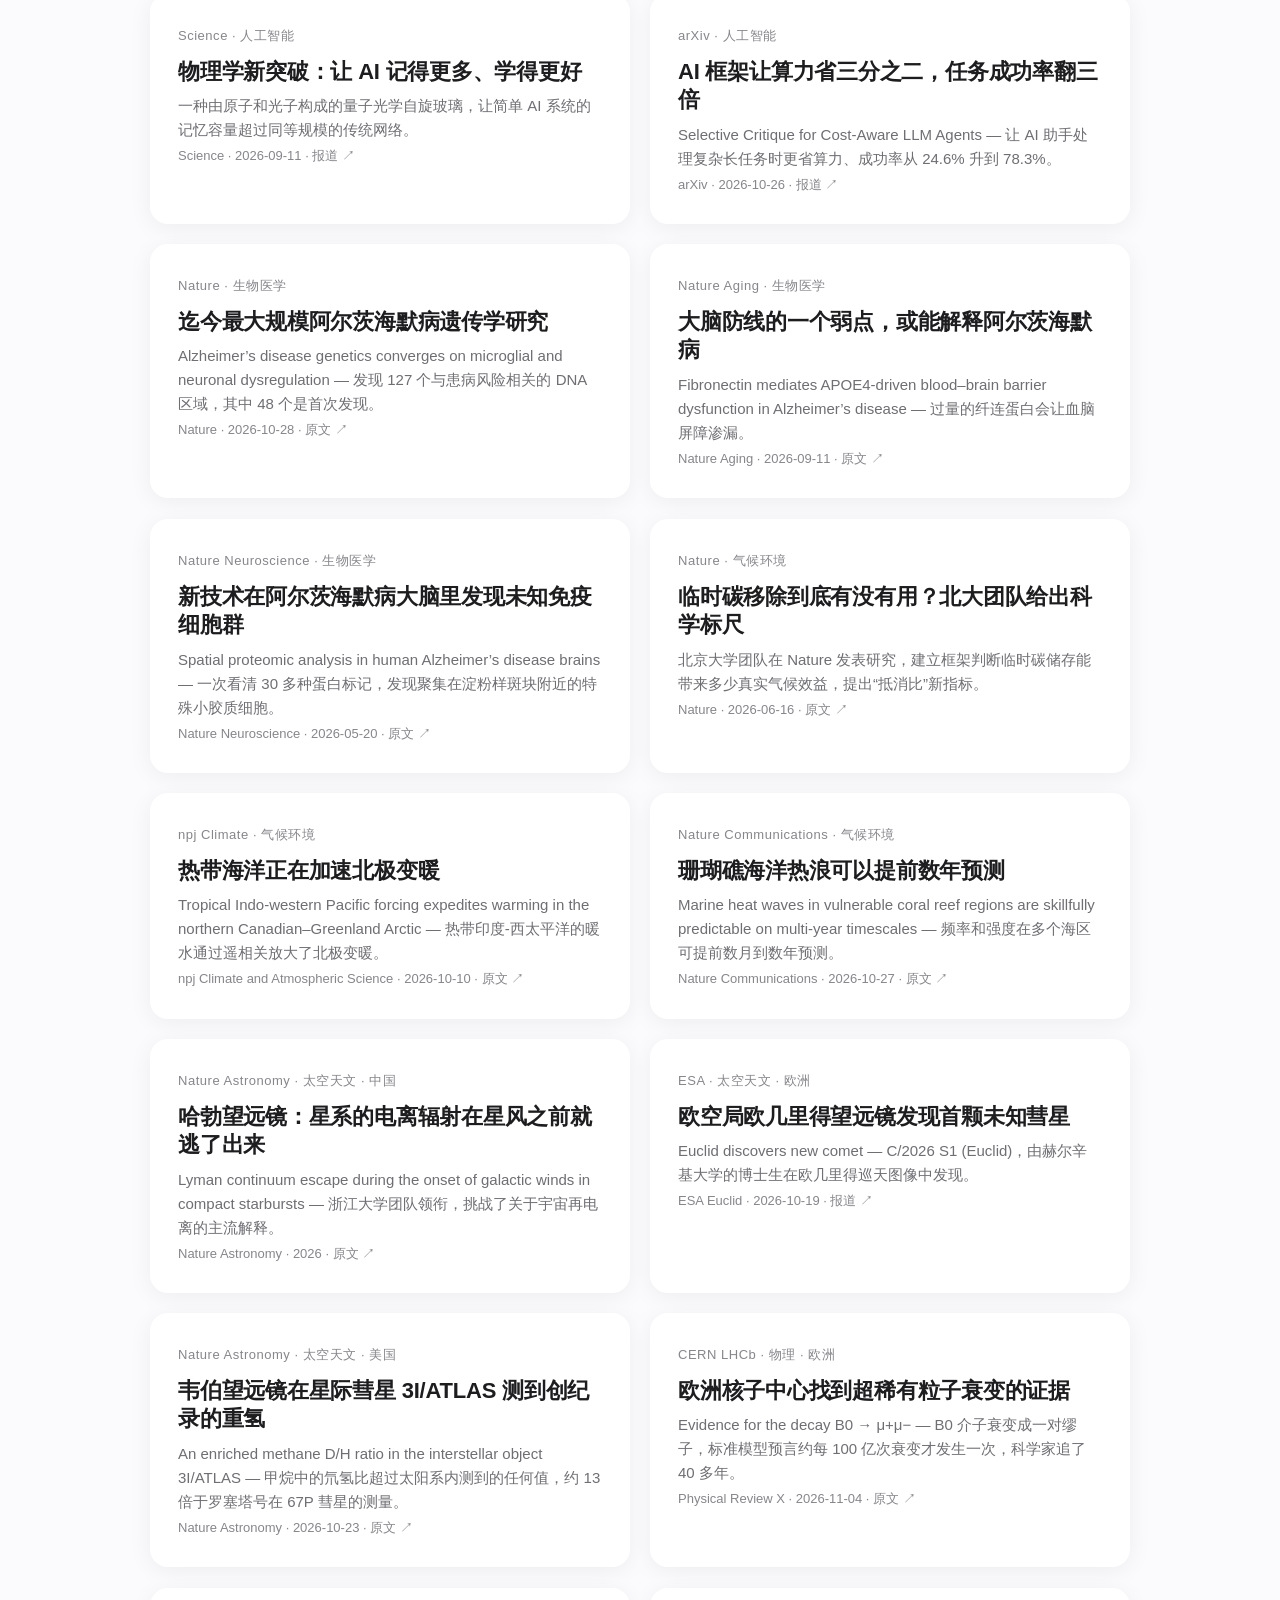
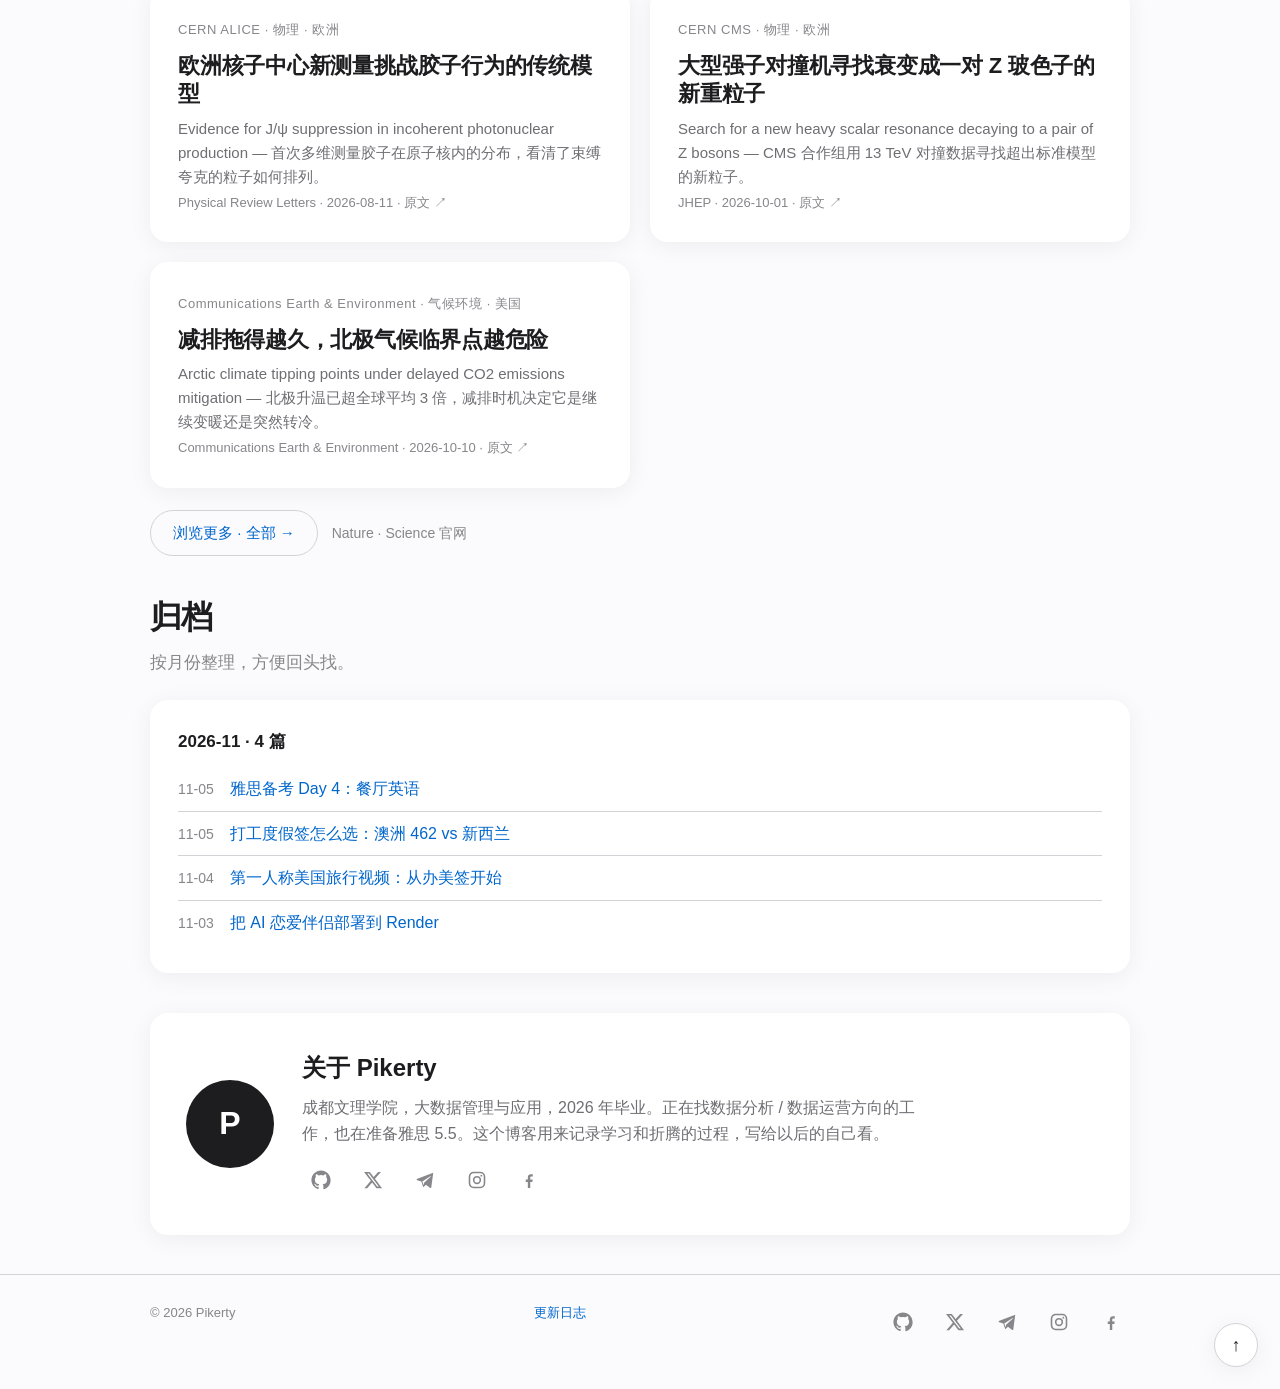
==== commit 78ce4447: "Research frontiers: 19 articles by field and region, click feedback, smooth scrolling, improved sear" ====
--- a/index.html
+++ b/index.html
@@ -56,6 +56,7 @@
     <button type="button" class="engine-btn" data-engine="sohu">搜狐</button>
   </div>
   <p class="search-empty" id="searchEmpty" hidden data-i18n="search.empty">没有找到相关文章，换个关键词试试。</p>
+  <p class="search-count" id="searchCount" hidden></p>
 </div>
 
 <main class="wrap">
@@ -145,84 +146,138 @@
   <h2 class="section-title" id="research" data-i18n="research.title">前沿科研</h2>
   <p class="section-sub" data-i18n="research.sub">来自 Nature、Science 等期刊的最新研究，按领域分，点击卡片直接读原文。</p>
   <div class="filters" id="researchFilters">
+    <span class="filter-label" data-i18n="research.by-field">按领域：</span>
     <button class="chip active" type="button" data-rfilter="all" data-i18n="research.all">全部</button>
     <button class="chip" type="button" data-rfilter="space" data-i18n="research.space">太空天文</button>
     <button class="chip" type="button" data-rfilter="ai" data-i18n="research.ai">人工智能</button>
     <button class="chip" type="button" data-rfilter="bio" data-i18n="research.bio">生物医学</button>
     <button class="chip" type="button" data-rfilter="climate" data-i18n="research.climate">气候环境</button>
+    <button class="chip" type="button" data-rfilter="physics" data-i18n="research.physics">物理</button>
+  </div>
+  <div class="filters research-regions" id="researchRegions">
+    <span class="filter-label" data-i18n="research.by-region">按地区：</span>
+    <button class="chip active" type="button" data-region-filter="all" data-i18n="region.all">全部地区</button>
+    <button class="chip" type="button" data-region-filter="cn" data-i18n="region.cn">中国</button>
+    <button class="chip" type="button" data-region-filter="us" data-i18n="region.us">美国</button>
+    <button class="chip" type="button" data-region-filter="eu" data-i18n="region.eu">欧洲</button>
+    <button class="chip" type="button" data-region-filter="jp" data-i18n="region.jp">日本</button>
+    <button class="chip" type="button" data-region-filter="kr" data-i18n="region.kr">韩国</button>
+    <button class="chip" type="button" data-region-filter="other" data-i18n="region.other">其他地区</button>
   </div>
   <div class="grid" id="researchGrid">
-    <a class="card" href="https://www.nature.com/articles/s41586-026-10724-z" target="_blank" rel="noopener" data-rfield="space">
+    <a class="card" href="https://www.nature.com/articles/s41586-026-10724-z" target="_blank" rel="noopener" data-rfield="space" data-region="us">
       <span class="tag">Nature · 太空天文</span>
       <h3>垂死恒星如何把生命元素送回太空</h3>
       <p>Numerous bow shocks in the outer Helix Nebula — 螺旋星云外围的冲击波，揭示了恒星死亡时物质如何回到星际空间。</p>
       <span class="meta">Nature · 2026-08-13 · 原文 ↗</span>
     </a>
-    <a class="card" href="https://doi.org/10.1038/s41550-026-02939-x" target="_blank" rel="noopener" data-rfield="space">
+    <a class="card" href="https://doi.org/10.1038/s41550-026-02939-x" target="_blank" rel="noopener" data-rfield="space" data-region="jp">
       <span class="tag">Nature Astronomy · 太空天文</span>
       <h3>黑洞“喷流”搅动 30 万光年外的气体</h3>
       <p>Vigorous turbulence driven by quasar-mode feedback in a cluster core — 类星体反馈产生的湍流比之前估计的强约 100 倍。</p>
       <span class="meta">Nature Astronomy · 2026-07-28 · 原文 ↗</span>
     </a>
-    <a class="card" href="https://www.nature.com/articles/d41586-026-03154-4" target="_blank" rel="noopener" data-rfield="space">
+    <a class="card" href="https://www.nature.com/articles/d41586-026-03154-4" target="_blank" rel="noopener" data-rfield="space" data-region="other">
       <span class="tag">Nature · 太空天文</span>
       <h3>阿联酋完成阿拉伯世界首个独立太空探测器</h3>
       <p>UAE completes Arab world’s first solo space probe — 探测器预计 2035 年飞抵小行星 Justicia。</p>
       <span class="meta">Nature · 2026-10-08 · 原文 ↗</span>
     </a>
-    <a class="card" href="https://www.eurekalert.org/news-releases/1116699" target="_blank" rel="noopener" data-rfield="ai">
+    <a class="card" href="https://www.eurekalert.org/news-releases/1116699" target="_blank" rel="noopener" data-rfield="ai" data-region="us">
       <span class="tag">Science · 人工智能</span>
       <h3>一种引导 AI 输出的新方法：能调控，也暴露了弱点</h3>
       <p>Toward universal steering and monitoring of AI models — 通过操控大语言模型内部的概念来引导输出，发表于 Science。</p>
       <span class="meta">Science · 2026-02-19 · 报道 ↗</span>
     </a>
-    <a class="card" href="https://news.stanford.edu/stories/2026/09/spin-glass-memory-ai-research" target="_blank" rel="noopener" data-rfield="ai">
+    <a class="card" href="https://news.stanford.edu/stories/2026/09/spin-glass-memory-ai-research" target="_blank" rel="noopener" data-rfield="ai" data-region="us">
       <span class="tag">Science · 人工智能</span>
       <h3>物理学新突破：让 AI 记得更多、学得更好</h3>
       <p>一种由原子和光子构成的量子光学自旋玻璃，让简单 AI 系统的记忆容量超过同等规模的传统网络。</p>
       <span class="meta">Science · 2026-09-11 · 报道 ↗</span>
     </a>
-    <a class="card" href="https://techxplore.com/news/2026-10-ai-framework-thirds-tripling-success.html" target="_blank" rel="noopener" data-rfield="ai">
+    <a class="card" href="https://techxplore.com/news/2026-10-ai-framework-thirds-tripling-success.html" target="_blank" rel="noopener" data-rfield="ai" data-region="kr">
       <span class="tag">arXiv · 人工智能</span>
       <h3>AI 框架让算力省三分之二，任务成功率翻三倍</h3>
       <p>Selective Critique for Cost-Aware LLM Agents — 让 AI 助手处理复杂长任务时更省算力、成功率从 24.6% 升到 78.3%。</p>
       <span class="meta">arXiv · 2026-10-26 · 报道 ↗</span>
     </a>
-    <a class="card" href="https://doi.org/10.1038/s41586-026-11206-y" target="_blank" rel="noopener" data-rfield="bio">
+    <a class="card" href="https://doi.org/10.1038/s41586-026-11206-y" target="_blank" rel="noopener" data-rfield="bio" data-region="eu">
       <span class="tag">Nature · 生物医学</span>
       <h3>迄今最大规模阿尔茨海默病遗传学研究</h3>
       <p>Alzheimer’s disease genetics converges on microglial and neuronal dysregulation — 发现 127 个与患病风险相关的 DNA 区域，其中 48 个是首次发现。</p>
       <span class="meta">Nature · 2026-10-28 · 原文 ↗</span>
     </a>
-    <a class="card" href="https://doi.org/10.1038/s43587-026-01204-0" target="_blank" rel="noopener" data-rfield="bio">
+    <a class="card" href="https://doi.org/10.1038/s43587-026-01204-0" target="_blank" rel="noopener" data-rfield="bio" data-region="us">
       <span class="tag">Nature Aging · 生物医学</span>
       <h3>大脑防线的一个弱点，或能解释阿尔茨海默病</h3>
       <p>Fibronectin mediates APOE4-driven blood–brain barrier dysfunction in Alzheimer’s disease — 过量的纤连蛋白会让血脑屏障渗漏。</p>
       <span class="meta">Nature Aging · 2026-09-11 · 原文 ↗</span>
     </a>
-    <a class="card" href="https://doi.org/10.1038/s41593-026-02267-3" target="_blank" rel="noopener" data-rfield="bio">
+    <a class="card" href="https://doi.org/10.1038/s41593-026-02267-3" target="_blank" rel="noopener" data-rfield="bio" data-region="eu">
       <span class="tag">Nature Neuroscience · 生物医学</span>
       <h3>新技术在阿尔茨海默病大脑里发现未知免疫细胞群</h3>
       <p>Spatial proteomic analysis in human Alzheimer’s disease brains — 一次看清 30 多种蛋白标记，发现聚集在淀粉样斑块附近的特殊小胶质细胞。</p>
       <span class="meta">Nature Neuroscience · 2026-05-20 · 原文 ↗</span>
     </a>
-    <a class="card" href="https://www.nature.com/articles/s41586-026-10607-3" target="_blank" rel="noopener" data-rfield="climate">
+    <a class="card" href="https://www.nature.com/articles/s41586-026-10607-3" target="_blank" rel="noopener" data-rfield="climate" data-region="cn">
       <span class="tag">Nature · 气候环境</span>
       <h3>临时碳移除到底有没有用？北大团队给出科学标尺</h3>
       <p>北京大学团队在 Nature 发表研究，建立框架判断临时碳储存能带来多少真实气候效益，提出“抵消比”新指标。</p>
       <span class="meta">Nature · 2026-06-16 · 原文 ↗</span>
     </a>
-    <a class="card" href="https://www.nature.com/articles/s41612-026-01563-w" target="_blank" rel="noopener" data-rfield="climate">
+    <a class="card" href="https://www.nature.com/articles/s41612-026-01563-w" target="_blank" rel="noopener" data-rfield="climate" data-region="cn">
       <span class="tag">npj Climate · 气候环境</span>
       <h3>热带海洋正在加速北极变暖</h3>
       <p>Tropical Indo-western Pacific forcing expedites warming in the northern Canadian–Greenland Arctic — 热带印度-西太平洋的暖水通过遥相关放大了北极变暖。</p>
       <span class="meta">npj Climate and Atmospheric Science · 2026-10-10 · 原文 ↗</span>
     </a>
-    <a class="card" href="https://www.nature.com/articles/s41467-026-78279-1" target="_blank" rel="noopener" data-rfield="climate">
+    <a class="card" href="https://www.nature.com/articles/s41467-026-78279-1" target="_blank" rel="noopener" data-rfield="climate" data-region="kr">
       <span class="tag">Nature Communications · 气候环境</span>
       <h3>珊瑚礁海洋热浪可以提前数年预测</h3>
       <p>Marine heat waves in vulnerable coral reef regions are skillfully predictable on multi-year timescales — 频率和强度在多个海区可提前数月到数年预测。</p>
       <span class="meta">Nature Communications · 2026-10-27 · 原文 ↗</span>
+    </a>
+    <a class="card" href="https://doi.org/10.1038/s41550-026-02999-z" target="_blank" rel="noopener" data-rfield="space" data-region="cn">
+      <span class="tag">Nature Astronomy · 太空天文 · 中国</span>
+      <h3>哈勃望远镜：星系的电离辐射在星风之前就逃了出来</h3>
+      <p>Lyman continuum escape during the onset of galactic winds in compact starbursts — 浙江大学团队领衔，挑战了关于宇宙再电离的主流解释。</p>
+      <span class="meta">Nature Astronomy · 2026 · 原文 ↗</span>
+    </a>
+    <a class="card" href="https://scienmag.com/euclid-space-telescope-discovers-its-first-previously-unknown-comet/" target="_blank" rel="noopener" data-rfield="space" data-region="eu">
+      <span class="tag">ESA · 太空天文 · 欧洲</span>
+      <h3>欧空局欧几里得望远镜发现首颗未知彗星</h3>
+      <p>Euclid discovers new comet — C/2026 S1 (Euclid)，由赫尔辛基大学的博士生在欧几里得巡天图像中发现。</p>
+      <span class="meta">ESA Euclid · 2026-10-19 · 报道 ↗</span>
+    </a>
+    <a class="card" href="https://www.nature.com/articles/s41550-026-03002-5" target="_blank" rel="noopener" data-rfield="space" data-region="us">
+      <span class="tag">Nature Astronomy · 太空天文 · 美国</span>
+      <h3>韦伯望远镜在星际彗星 3I/ATLAS 测到创纪录的重氢</h3>
+      <p>An enriched methane D/H ratio in the interstellar object 3I/ATLAS — 甲烷中的氘氢比超过太阳系内测到的任何值，约 13 倍于罗塞塔号在 67P 彗星的测量。</p>
+      <span class="meta">Nature Astronomy · 2026-10-23 · 原文 ↗</span>
+    </a>
+    <a class="card" href="https://arxiv.org/abs/2611.00230" target="_blank" rel="noopener" data-rfield="physics" data-region="eu">
+      <span class="tag">CERN LHCb · 物理 · 欧洲</span>
+      <h3>欧洲核子中心找到超稀有粒子衰变的证据</h3>
+      <p>Evidence for the decay B0 → μ+μ− — B0 介子衰变成一对缪子，标准模型预言约每 100 亿次衰变才发生一次，科学家追了 40 多年。</p>
+      <span class="meta">Physical Review X · 2026-11-04 · 原文 ↗</span>
+    </a>
+    <a class="card" href="https://doi.org/10.1103/jmwb-75m7" target="_blank" rel="noopener" data-rfield="physics" data-region="eu">
+      <span class="tag">CERN ALICE · 物理 · 欧洲</span>
+      <h3>欧洲核子中心新测量挑战胶子行为的传统模型</h3>
+      <p>Evidence for J/ψ suppression in incoherent photonuclear production — 首次多维测量胶子在原子核内的分布，看清了束缚夸克的粒子如何排列。</p>
+      <span class="meta">Physical Review Letters · 2026-08-11 · 原文 ↗</span>
+    </a>
+    <a class="card" href="https://doi.org/10.1007/JHEP10(2026)006" target="_blank" rel="noopener" data-rfield="physics" data-region="eu">
+      <span class="tag">CERN CMS · 物理 · 欧洲</span>
+      <h3>大型强子对撞机寻找衰变成一对 Z 玻色子的新重粒子</h3>
+      <p>Search for a new heavy scalar resonance decaying to a pair of Z bosons — CMS 合作组用 13 TeV 对撞数据寻找超出标准模型的新粒子。</p>
+      <span class="meta">JHEP · 2026-10-01 · 原文 ↗</span>
+    </a>
+    <a class="card" href="https://doi.org/10.1038/s43247-026-03872-7" target="_blank" rel="noopener" data-rfield="climate" data-region="us">
+      <span class="tag">Communications Earth &amp; Environment · 气候环境 · 美国</span>
+      <h3>减排拖得越久，北极气候临界点越危险</h3>
+      <p>Arctic climate tipping points under delayed CO2 emissions mitigation — 北极升温已超全球平均 3 倍，减排时机决定它是继续变暖还是突然转冷。</p>
+      <span class="meta">Communications Earth &amp; Environment · 2026-10-10 · 原文 ↗</span>
     </a>
   </div>
   <div class="research-more">
@@ -265,6 +320,7 @@
 <footer class="footer">
   <div class="wrap">
     <span>© 2026 Pikerty</span>
+    <span><a href="https://github.com/Pikerty/Pikerty.github.io/blob/main/CHANGELOG.md" target="_blank" rel="noopener">更新日志</a></span>
     <span class="social">
       <a href="https://github.com/Pikerty" target="_blank" rel="noopener" aria-label="GitHub" title="GitHub"><svg viewBox="0 0 24 24" fill="currentColor" aria-hidden="true"><path d="M12 .5C5.65.5.5 5.65.5 12c0 5.08 3.29 9.39 7.86 10.91.58.11.79-.25.79-.56 0-.27-.01-1.17-.02-2.12-3.2.7-3.88-1.36-3.88-1.36-.52-1.33-1.28-1.68-1.28-1.68-1.04-.71.08-.7.08-.7 1.15.08 1.76 1.19 1.76 1.19 1.03 1.76 2.69 1.25 3.35.96.1-.75.4-1.25.72-1.54-2.55-.29-5.24-1.28-5.24-5.69 0-1.26.45-2.29 1.19-3.09-.12-.29-.52-1.46.11-3.05 0 0 .97-.31 3.17 1.18a11 11 0 0 1 5.78 0c2.2-1.49 3.17-1.18 3.17-1.18.63 1.59.23 2.76.11 3.05.74.8 1.19 1.83 1.19 3.09 0 4.42-2.69 5.4-5.26 5.68.41.36.78 1.06.78 2.14 0 1.55-.01 2.79-.01 3.17 0 .31.21.68.8.56A10.52 10.52 0 0 0 23.5 12C23.5 5.65 18.35.5 12 .5z"/></svg></a>
       <a href="https://x.com/PikertyLvery" target="_blank" rel="noopener" aria-label="X @PikertyLvery" title="X @PikertyLvery"><svg viewBox="0 0 24 24" fill="currentColor" aria-hidden="true"><path d="M18.244 2.25h3.308l-7.227 8.26 8.502 11.24H16.17l-5.214-6.817L4.99 21.75H1.68l7.73-8.835L1.254 2.25H8.08l4.713 6.231 5.451-6.231zm-1.161 17.52h1.833L7.084 4.126H5.117l11.966 15.644z"/></svg></a>
--- a/style.css
+++ b/style.css
@@ -109,7 +109,12 @@
   .grid{grid-template-columns:1fr}
   .featured{padding:28px}.featured h2{font-size:28px}
   .article h1{font-size:32px}
-  .nav-links{display:none}
+  /* Nav links stay visible on phones: a second row that scrolls sideways,
+     so 最新文章 / 外网指南 / 考试指南 / 前沿科研 are all reachable. */
+  .nav-inner{flex-wrap:wrap;height:auto;padding:8px 16px 0;gap:8px 20px}
+  .nav-links{display:flex;order:3;flex:1 1 100%;gap:18px;overflow-x:auto;padding:2px 0 10px;white-space:nowrap;scrollbar-width:none}
+  .nav-links::-webkit-scrollbar{display:none}
+  .nav-links a{flex:none}
 }
 
 /* ---- Apple-style motion ----
@@ -317,7 +322,8 @@
 
 /* ---- Guide page: link cards + slang dictionary ---- */
 .guide-grid{display:grid;grid-template-columns:repeat(auto-fit,minmax(240px,1fr));gap:14px;margin:18px 0 8px}
-.guide-card{border:1px solid var(--line);border-radius:18px;padding:18px;background:var(--surface)}
+.guide-card{display:block;border:1px solid var(--line);border-radius:18px;padding:18px;background:var(--surface);color:var(--text);text-decoration:none;transition:transform .4s var(--ease-out),border-color .3s var(--ease-out)}
+a.guide-card:hover{text-decoration:none;border-color:var(--muted);transform:translateY(-3px)}
 .guide-card h3{font-size:17px;margin:0 0 8px}
 .guide-card h3 a{color:var(--text)}
 .guide-card p{margin:0;font-size:15px;color:var(--muted);line-height:1.65}
@@ -345,3 +351,25 @@
 .today{color:var(--muted);font-size:15px;margin:0 0 10px}
 .research-more{display:flex;align-items:center;gap:14px;margin:22px 0 8px;flex-wrap:wrap}
 .research-more-note{color:var(--muted);font-size:14px}
+
+/* ---- Click feedback (press) + high-frame-rate smoothness ---- */
+html{scroll-behavior:smooth}
+.btn:active,.chip:active,.engine-btn:active,.lang-option:active,.icon-btn:active,.to-top:active,.search-close:active{
+  transform:scale(.94);
+}
+.card:active,a.guide-card:active,.social a:active{transform:scale(.98)}
+.card,.featured,.guide-card{
+  transform:translateZ(0);
+  backface-visibility:hidden;
+  -webkit-tap-highlight-color:transparent;
+}
+.hero,.featured-media img,.card-media img{will-change:transform}
+@keyframes rfade{from{opacity:0;transform:translateY(14px)}to{opacity:1;transform:translateY(0)}}
+.r-anim{animation:rfade .5s var(--ease-out) both}
+.filter-label{color:var(--muted);font-size:14px;flex:none;align-self:center}
+.research-regions{margin-top:10px}
+.search-count{max-width:640px;margin:8px auto 0;padding:0 20px 14px;color:var(--muted);font-size:14px}
+@media (prefers-reduced-motion: reduce){
+  html{scroll-behavior:auto}
+  .r-anim{animation:none}
+}
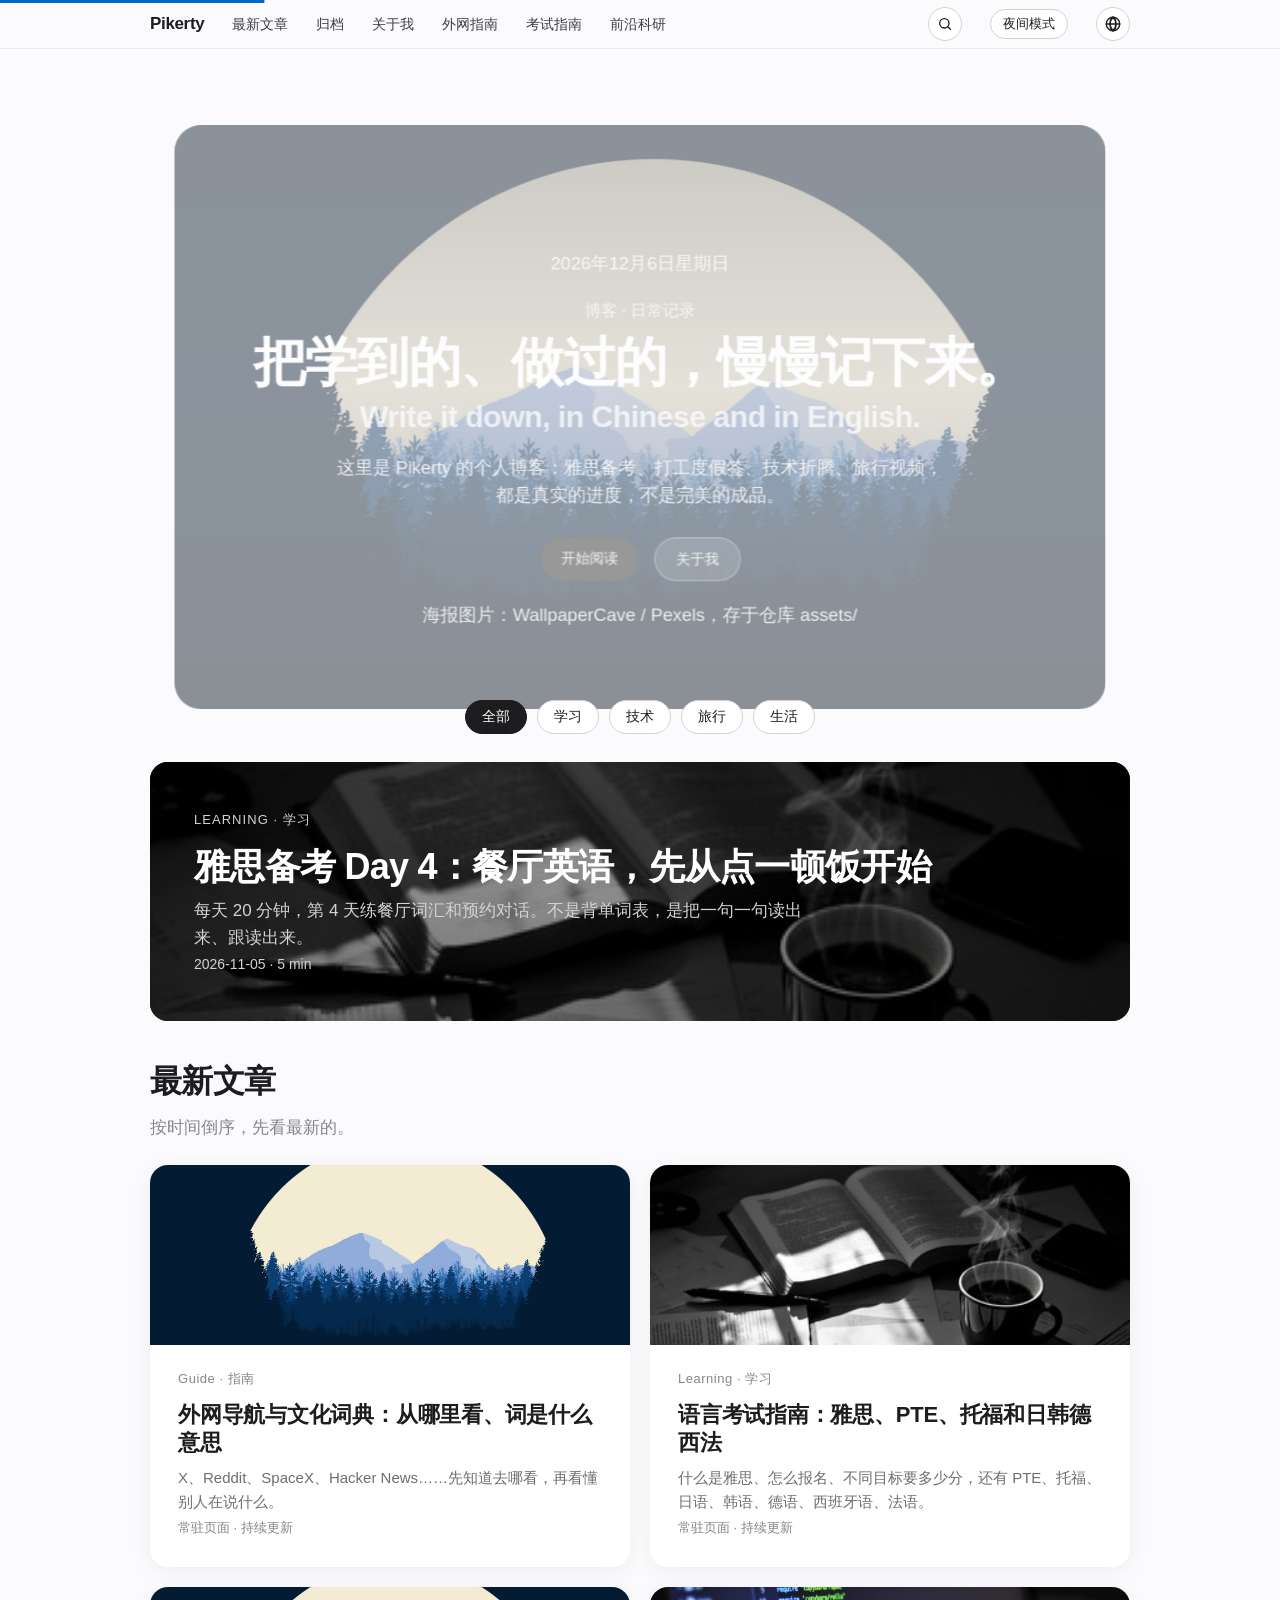
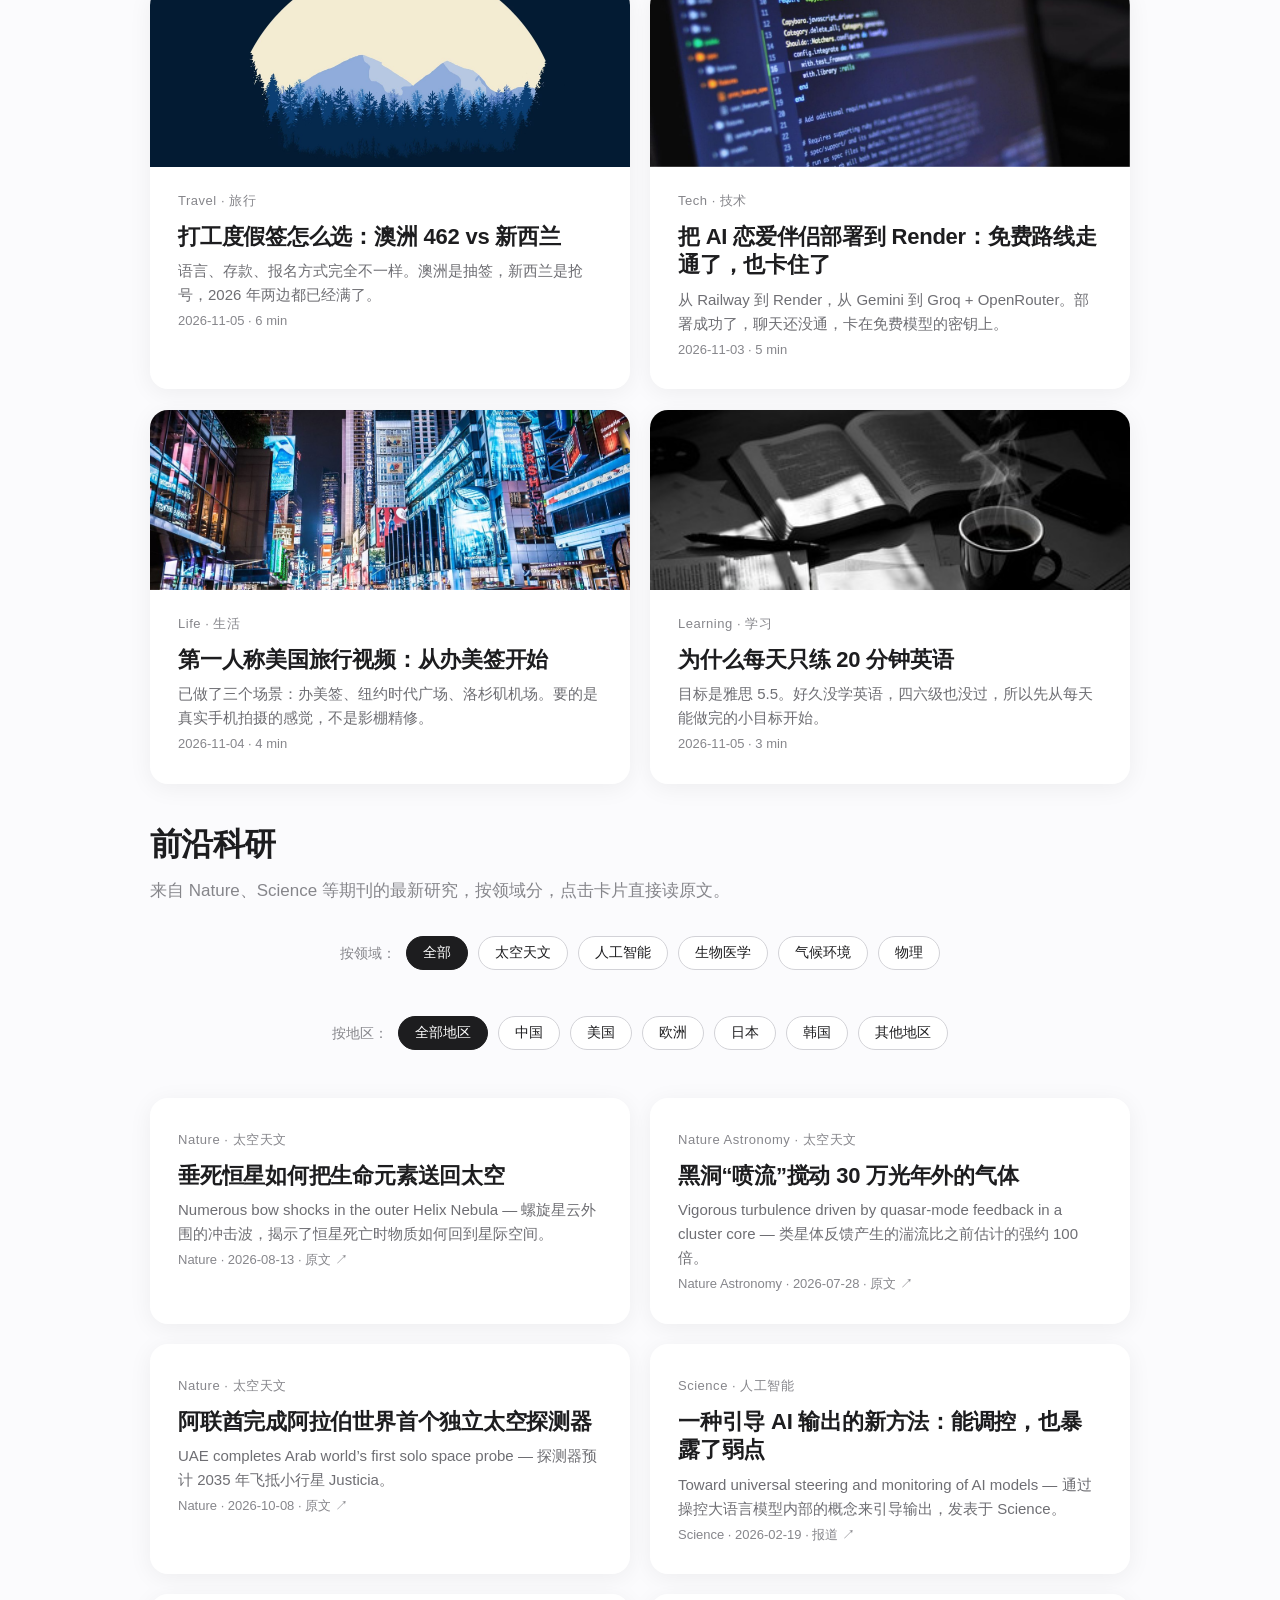
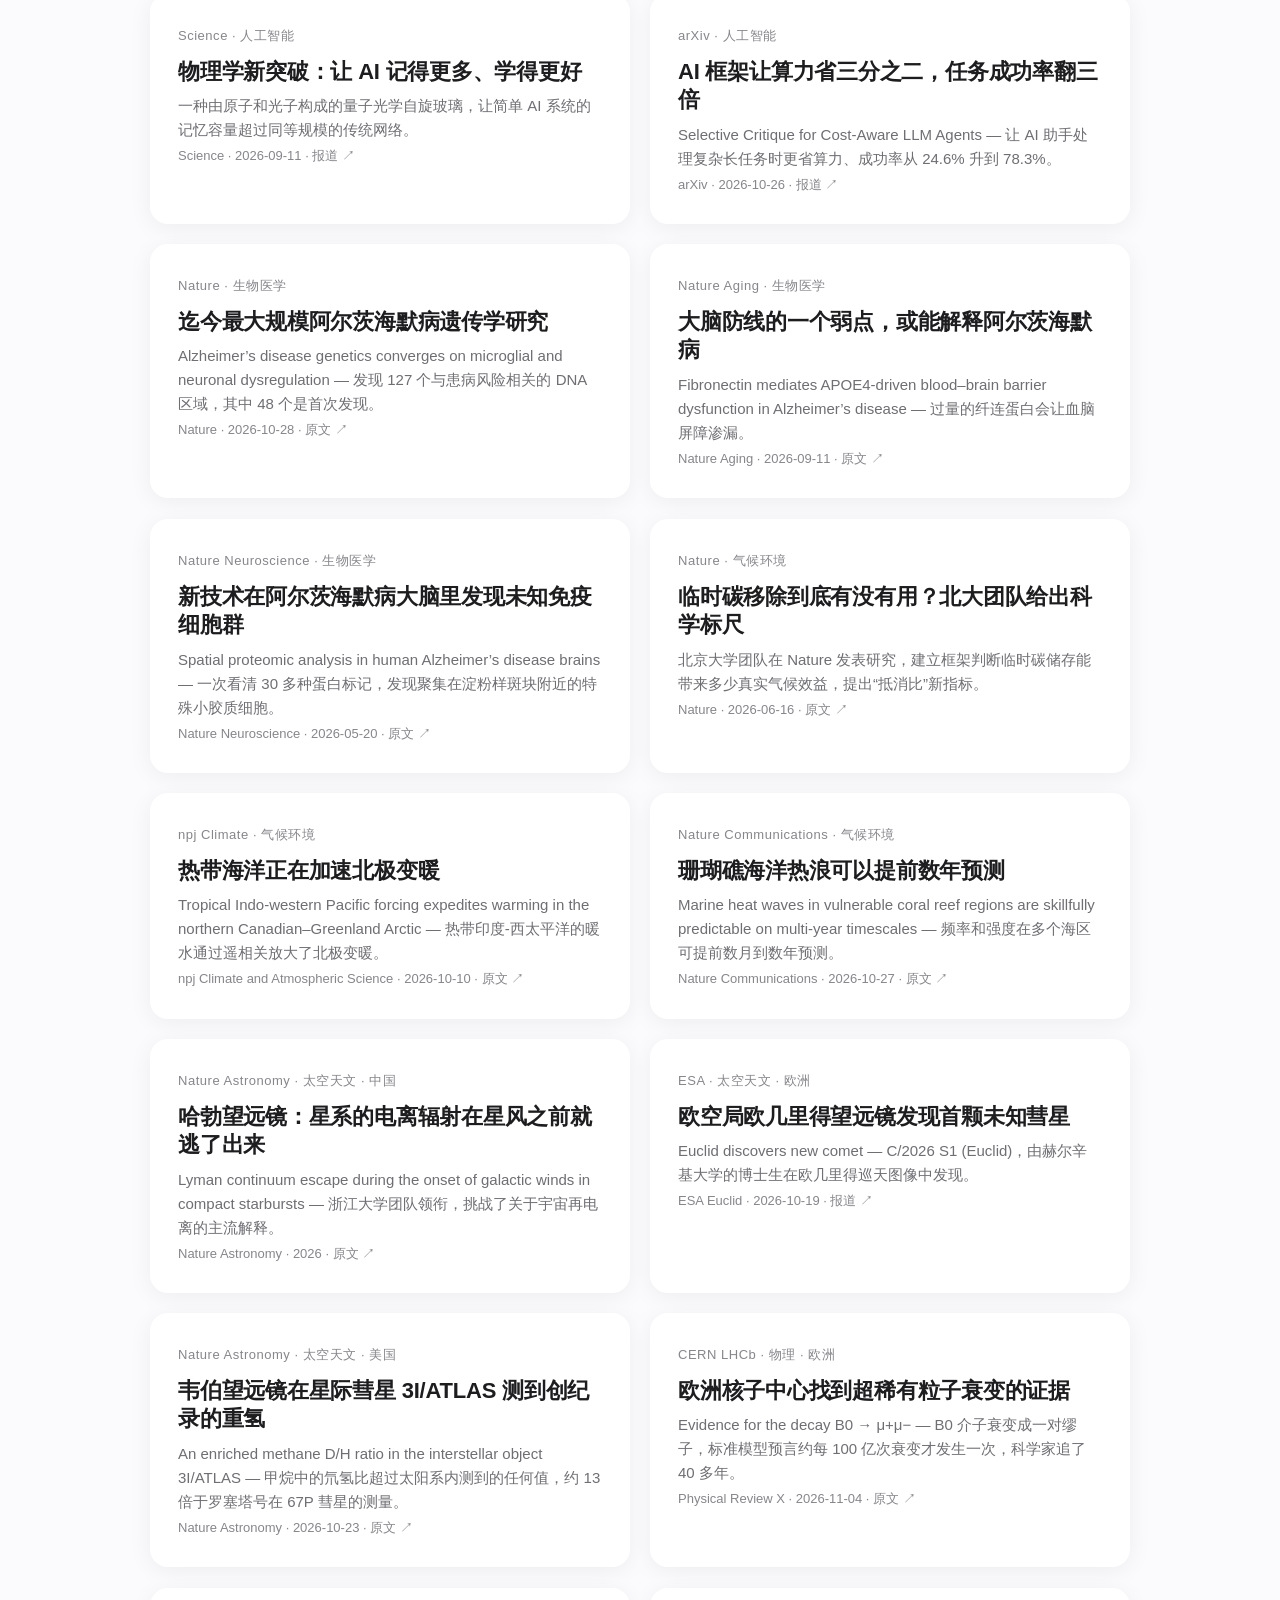
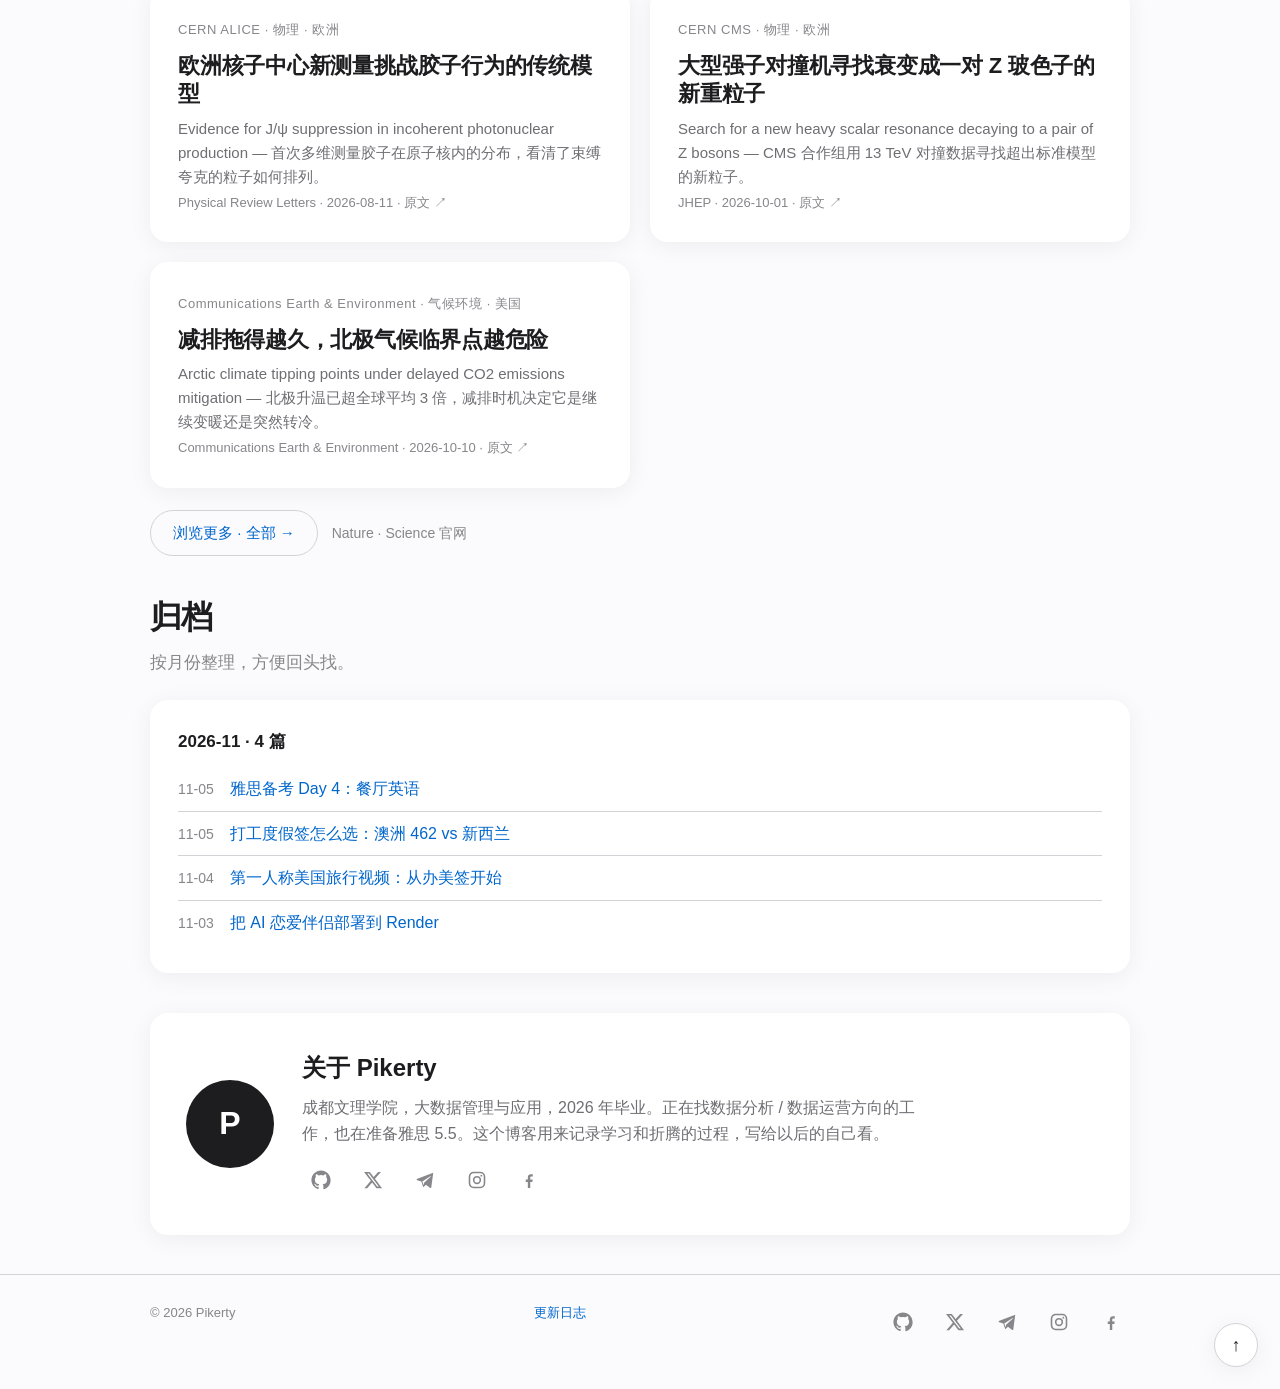
==== commit 4bd4b9ca: "Link Facebook icon to Asimer Pikerty profile homepage" ====
--- a/index.html
+++ b/index.html
@@ -304,14 +304,14 @@
       <p data-i18n="about.desc">成都文理学院，大数据管理与应用，2026 年毕业。正在找数据分析 / 数据运营方向的工作，也在准备雅思 5.5。这个博客用来记录学习和折腾的过程，写给以后的自己看。</p>
       <!-- 社交链接（图标，和 Steam 页脚一样只显示 logo）：
            GitHub Pikerty、X @PikertyLvery、Telegram 手机号 +86 19808246285、
-           Instagram pikertylvery、Facebook 是按名字 Asimer Pikerty 搜到的（没找到直接的主页链接，
-           拿到主页链接后换成直达链接）。YouTube / LinkedIn 还没给真实账号，先没放。见 README。 -->
+           Instagram pikertylvery、Facebook Asimer Pikerty（主页直达链接，profile.php?id=61595852169522）。
+           YouTube / LinkedIn 还没给真实账号，先没放。见 README。 -->
       <div class="social">
         <a href="https://github.com/Pikerty" target="_blank" rel="noopener" aria-label="GitHub" title="GitHub"><svg viewBox="0 0 24 24" fill="currentColor" aria-hidden="true"><path d="M12 .5C5.65.5.5 5.65.5 12c0 5.08 3.29 9.39 7.86 10.91.58.11.79-.25.79-.56 0-.27-.01-1.17-.02-2.12-3.2.7-3.88-1.36-3.88-1.36-.52-1.33-1.28-1.68-1.28-1.68-1.04-.71.08-.7.08-.7 1.15.08 1.76 1.19 1.76 1.19 1.03 1.76 2.69 1.25 3.35.96.1-.75.4-1.25.72-1.54-2.55-.29-5.24-1.28-5.24-5.69 0-1.26.45-2.29 1.19-3.09-.12-.29-.52-1.46.11-3.05 0 0 .97-.31 3.17 1.18a11 11 0 0 1 5.78 0c2.2-1.49 3.17-1.18 3.17-1.18.63 1.59.23 2.76.11 3.05.74.8 1.19 1.83 1.19 3.09 0 4.42-2.69 5.4-5.26 5.68.41.36.78 1.06.78 2.14 0 1.55-.01 2.79-.01 3.17 0 .31.21.68.8.56A10.52 10.52 0 0 0 23.5 12C23.5 5.65 18.35.5 12 .5z"/></svg></a>
         <a href="https://x.com/PikertyLvery" target="_blank" rel="noopener" aria-label="X @PikertyLvery" title="X @PikertyLvery"><svg viewBox="0 0 24 24" fill="currentColor" aria-hidden="true"><path d="M18.244 2.25h3.308l-7.227 8.26 8.502 11.24H16.17l-5.214-6.817L4.99 21.75H1.68l7.73-8.835L1.254 2.25H8.08l4.713 6.231 5.451-6.231zm-1.161 17.52h1.833L7.084 4.126H5.117l11.966 15.644z"/></svg></a>
         <a href="https://t.me/+8619808246285" target="_blank" rel="noopener" aria-label="Telegram" title="Telegram"><svg viewBox="0 0 24 24" fill="currentColor" aria-hidden="true"><path d="M21.9 3.3 2.9 10.6c-1.3.5-1.3 1.3-.2 1.6l4.9 1.5 1.9 5.9c.2.6.1.8.8.8l2.8-2.7 5.2 3.8c.6.3 1 .1 1.2-.5L21.9 3.3zM8.7 13.7l9.7-6.1c.5-.3.9-.1.7.2l-8.2 7.4-.3 3.2-1.9-4.7z"/></svg></a>
         <a href="https://www.instagram.com/pikertylvery" target="_blank" rel="noopener" aria-label="Instagram pikertylvery" title="Instagram pikertylvery"><svg viewBox="0 0 24 24" fill="none" stroke="currentColor" stroke-width="1.9" aria-hidden="true"><rect x="3" y="3" width="18" height="18" rx="5"/><circle cx="12" cy="12" r="4"/><circle cx="17.2" cy="6.8" r="1.1" fill="currentColor" stroke="none"/></svg></a>
-        <a href="https://www.facebook.com/search/top?q=Asimer%20Pikerty" target="_blank" rel="noopener" aria-label="Facebook Asimer Pikerty" title="Facebook Asimer Pikerty"><svg viewBox="0 0 24 24" fill="currentColor" aria-hidden="true"><path d="M13.5 21.5v-7.2h2.5l.4-3h-2.9V9.4c0-.9.3-1.5 1.6-1.5h1.4V5.2c-.3 0-1.2-.1-2.2-.1-2.2 0-3.7 1.3-3.7 3.8v2.4H8.1v3h2.5v7.2h2.9z"/></svg></a>
+        <a href="https://www.facebook.com/profile.php?id=61595852169522" target="_blank" rel="noopener" aria-label="Facebook Asimer Pikerty" title="Facebook Asimer Pikerty"><svg viewBox="0 0 24 24" fill="currentColor" aria-hidden="true"><path d="M13.5 21.5v-7.2h2.5l.4-3h-2.9V9.4c0-.9.3-1.5 1.6-1.5h1.4V5.2c-.3 0-1.2-.1-2.2-.1-2.2 0-3.7 1.3-3.7 3.8v2.4H8.1v3h2.5v7.2h2.9z"/></svg></a>
       </div>
     </div>
   </section>
@@ -326,7 +326,7 @@
       <a href="https://x.com/PikertyLvery" target="_blank" rel="noopener" aria-label="X @PikertyLvery" title="X @PikertyLvery"><svg viewBox="0 0 24 24" fill="currentColor" aria-hidden="true"><path d="M18.244 2.25h3.308l-7.227 8.26 8.502 11.24H16.17l-5.214-6.817L4.99 21.75H1.68l7.73-8.835L1.254 2.25H8.08l4.713 6.231 5.451-6.231zm-1.161 17.52h1.833L7.084 4.126H5.117l11.966 15.644z"/></svg></a>
       <a href="https://t.me/+8619808246285" target="_blank" rel="noopener" aria-label="Telegram" title="Telegram"><svg viewBox="0 0 24 24" fill="currentColor" aria-hidden="true"><path d="M21.9 3.3 2.9 10.6c-1.3.5-1.3 1.3-.2 1.6l4.9 1.5 1.9 5.9c.2.6.1.8.8.8l2.8-2.7 5.2 3.8c.6.3 1 .1 1.2-.5L21.9 3.3zM8.7 13.7l9.7-6.1c.5-.3.9-.1.7.2l-8.2 7.4-.3 3.2-1.9-4.7z"/></svg></a>
       <a href="https://www.instagram.com/pikertylvery" target="_blank" rel="noopener" aria-label="Instagram pikertylvery" title="Instagram pikertylvery"><svg viewBox="0 0 24 24" fill="none" stroke="currentColor" stroke-width="1.9" aria-hidden="true"><rect x="3" y="3" width="18" height="18" rx="5"/><circle cx="12" cy="12" r="4"/><circle cx="17.2" cy="6.8" r="1.1" fill="currentColor" stroke="none"/></svg></a>
-      <a href="https://www.facebook.com/search/top?q=Asimer%20Pikerty" target="_blank" rel="noopener" aria-label="Facebook Asimer Pikerty" title="Facebook Asimer Pikerty"><svg viewBox="0 0 24 24" fill="currentColor" aria-hidden="true"><path d="M13.5 21.5v-7.2h2.5l.4-3h-2.9V9.4c0-.9.3-1.5 1.6-1.5h1.4V5.2c-.3 0-1.2-.1-2.2-.1-2.2 0-3.7 1.3-3.7 3.8v2.4H8.1v3h2.5v7.2h2.9z"/></svg></a>
+      <a href="https://www.facebook.com/profile.php?id=61595852169522" target="_blank" rel="noopener" aria-label="Facebook Asimer Pikerty" title="Facebook Asimer Pikerty"><svg viewBox="0 0 24 24" fill="currentColor" aria-hidden="true"><path d="M13.5 21.5v-7.2h2.5l.4-3h-2.9V9.4c0-.9.3-1.5 1.6-1.5h1.4V5.2c-.3 0-1.2-.1-2.2-.1-2.2 0-3.7 1.3-3.7 3.8v2.4H8.1v3h2.5v7.2h2.9z"/></svg></a>
     </span>
   </div>
 </footer>
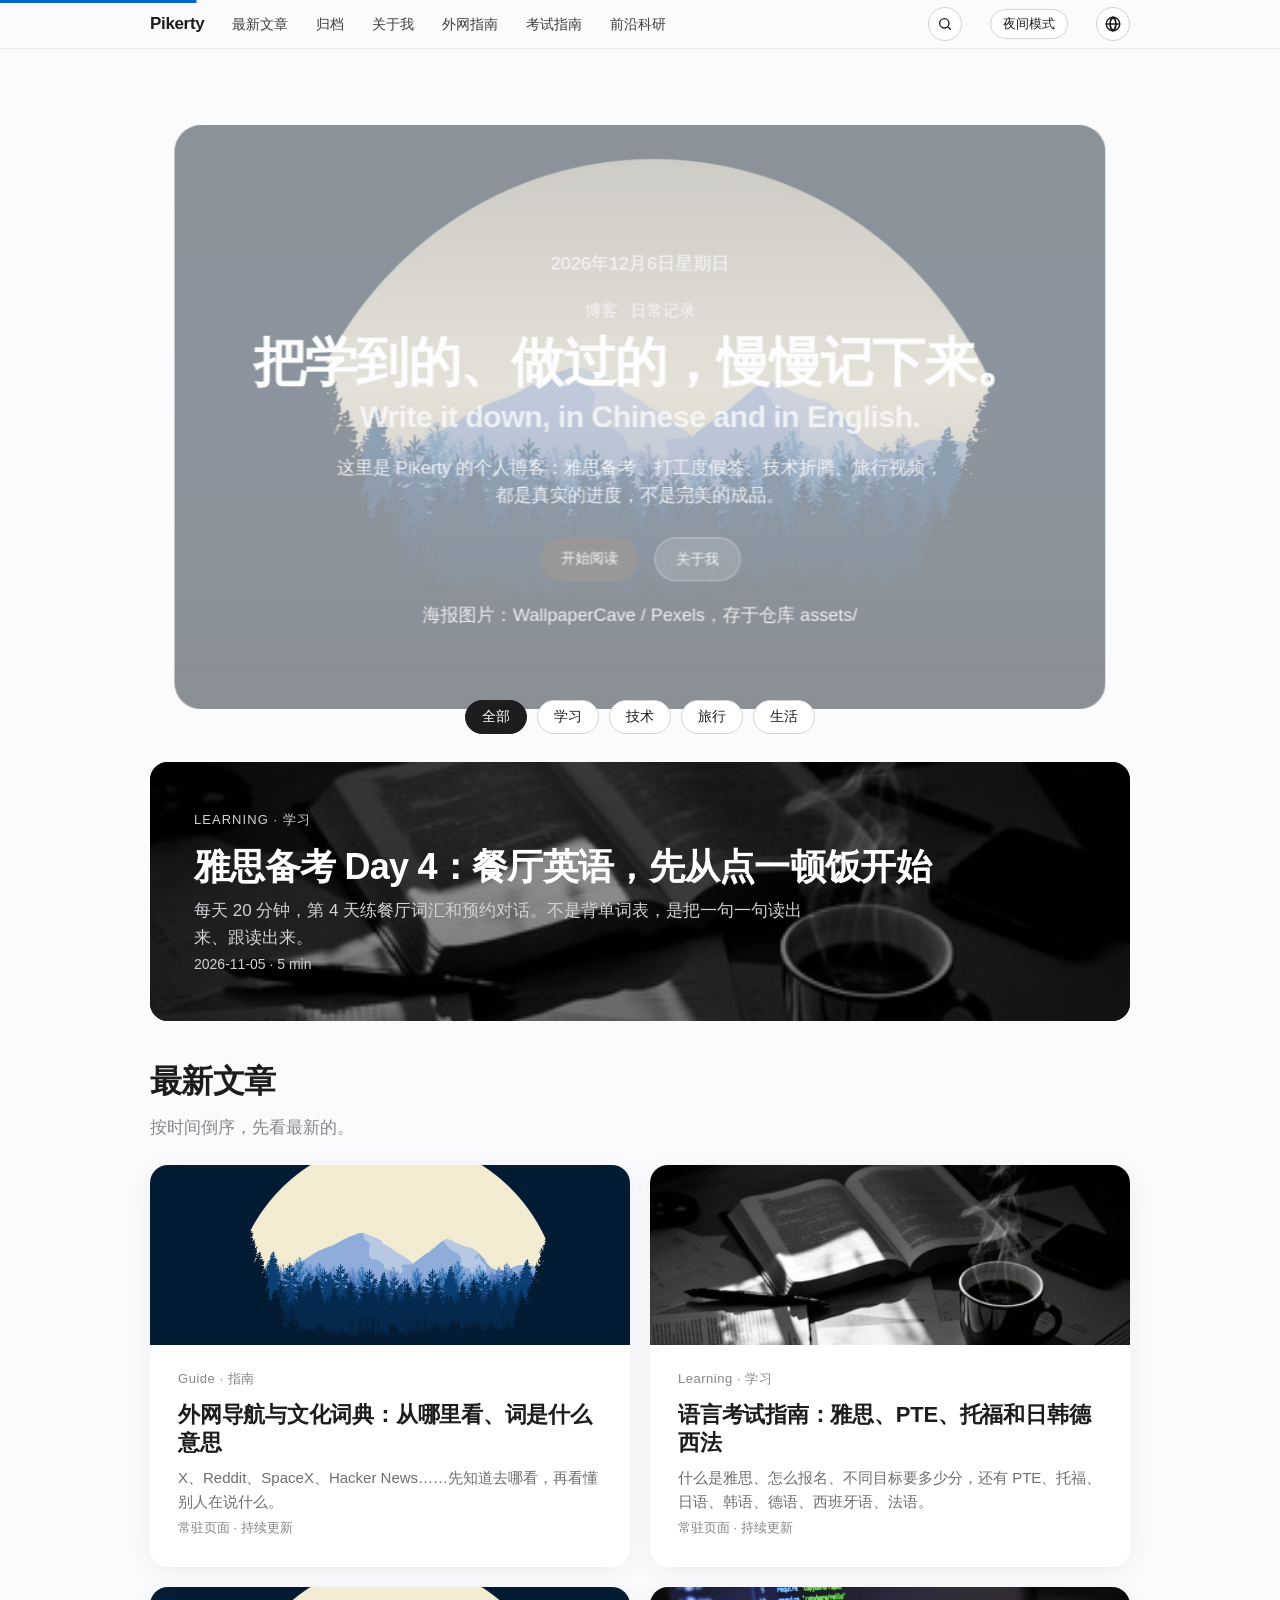
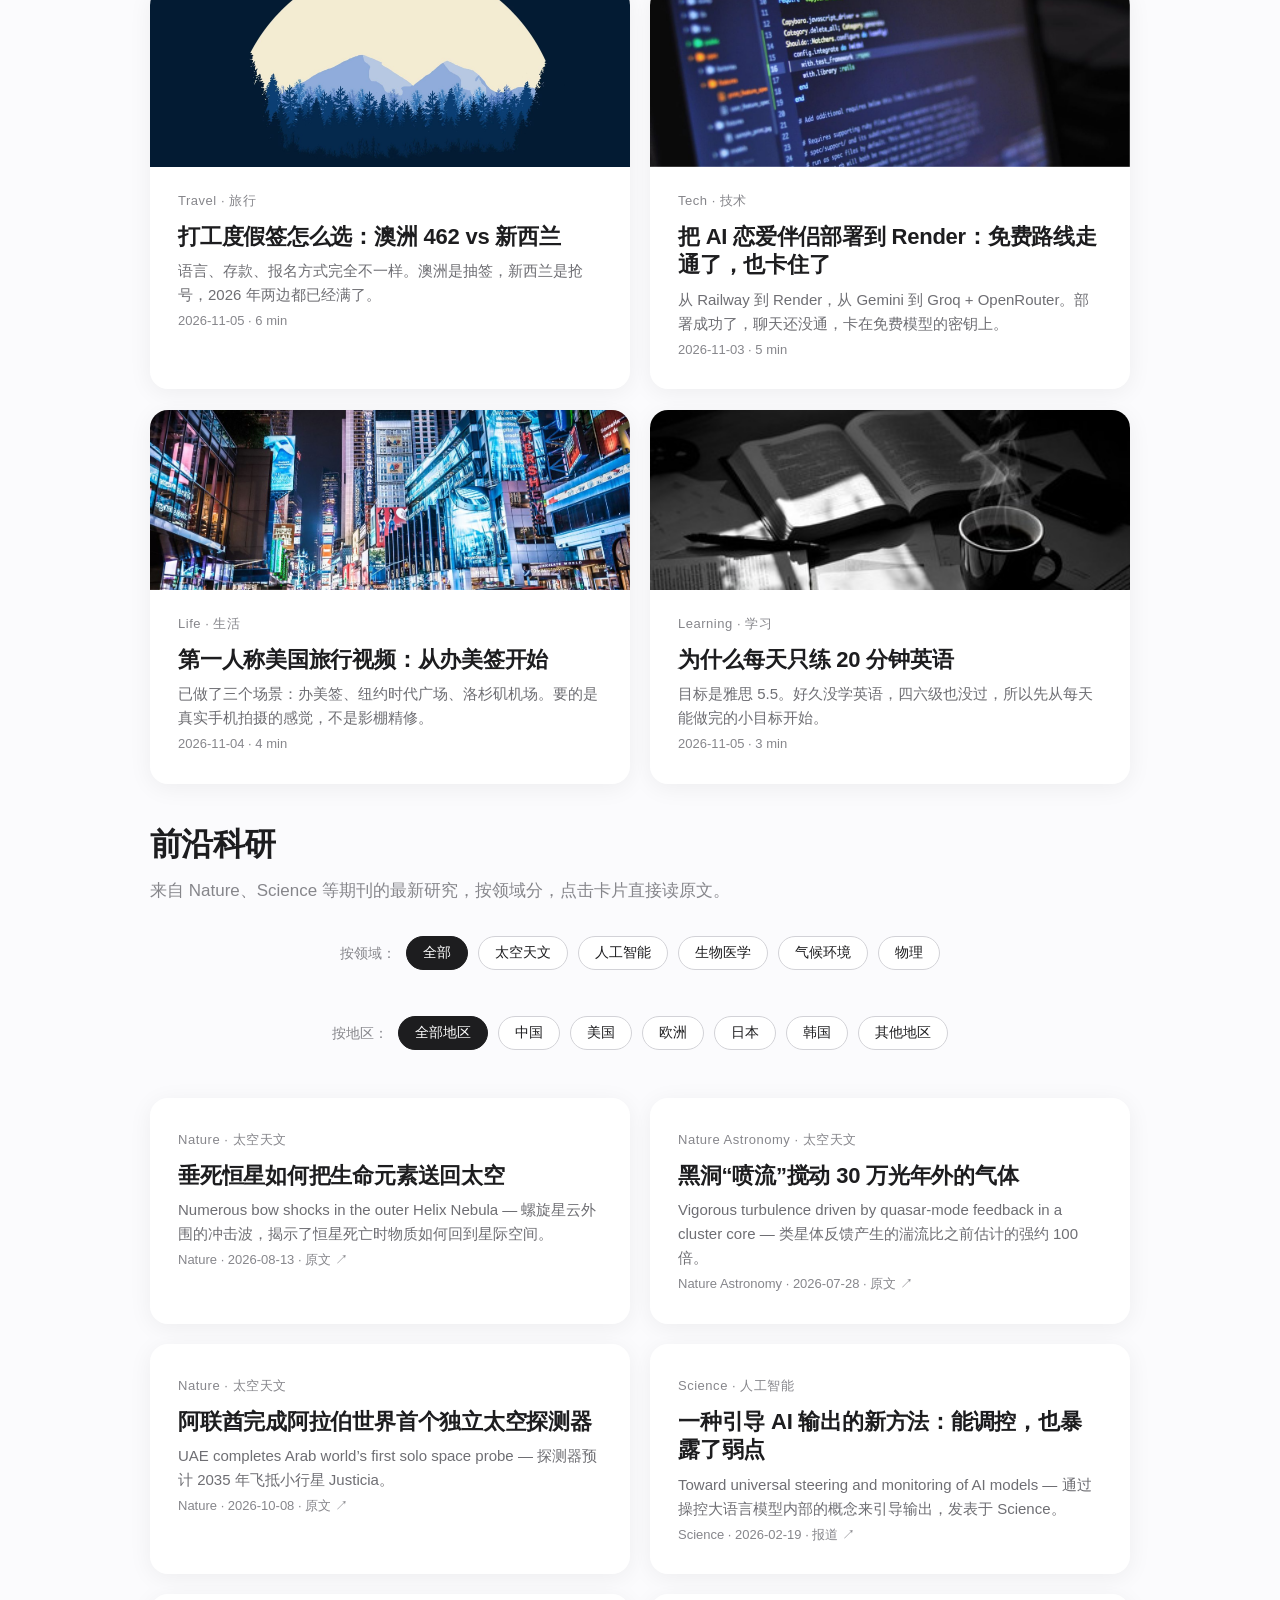
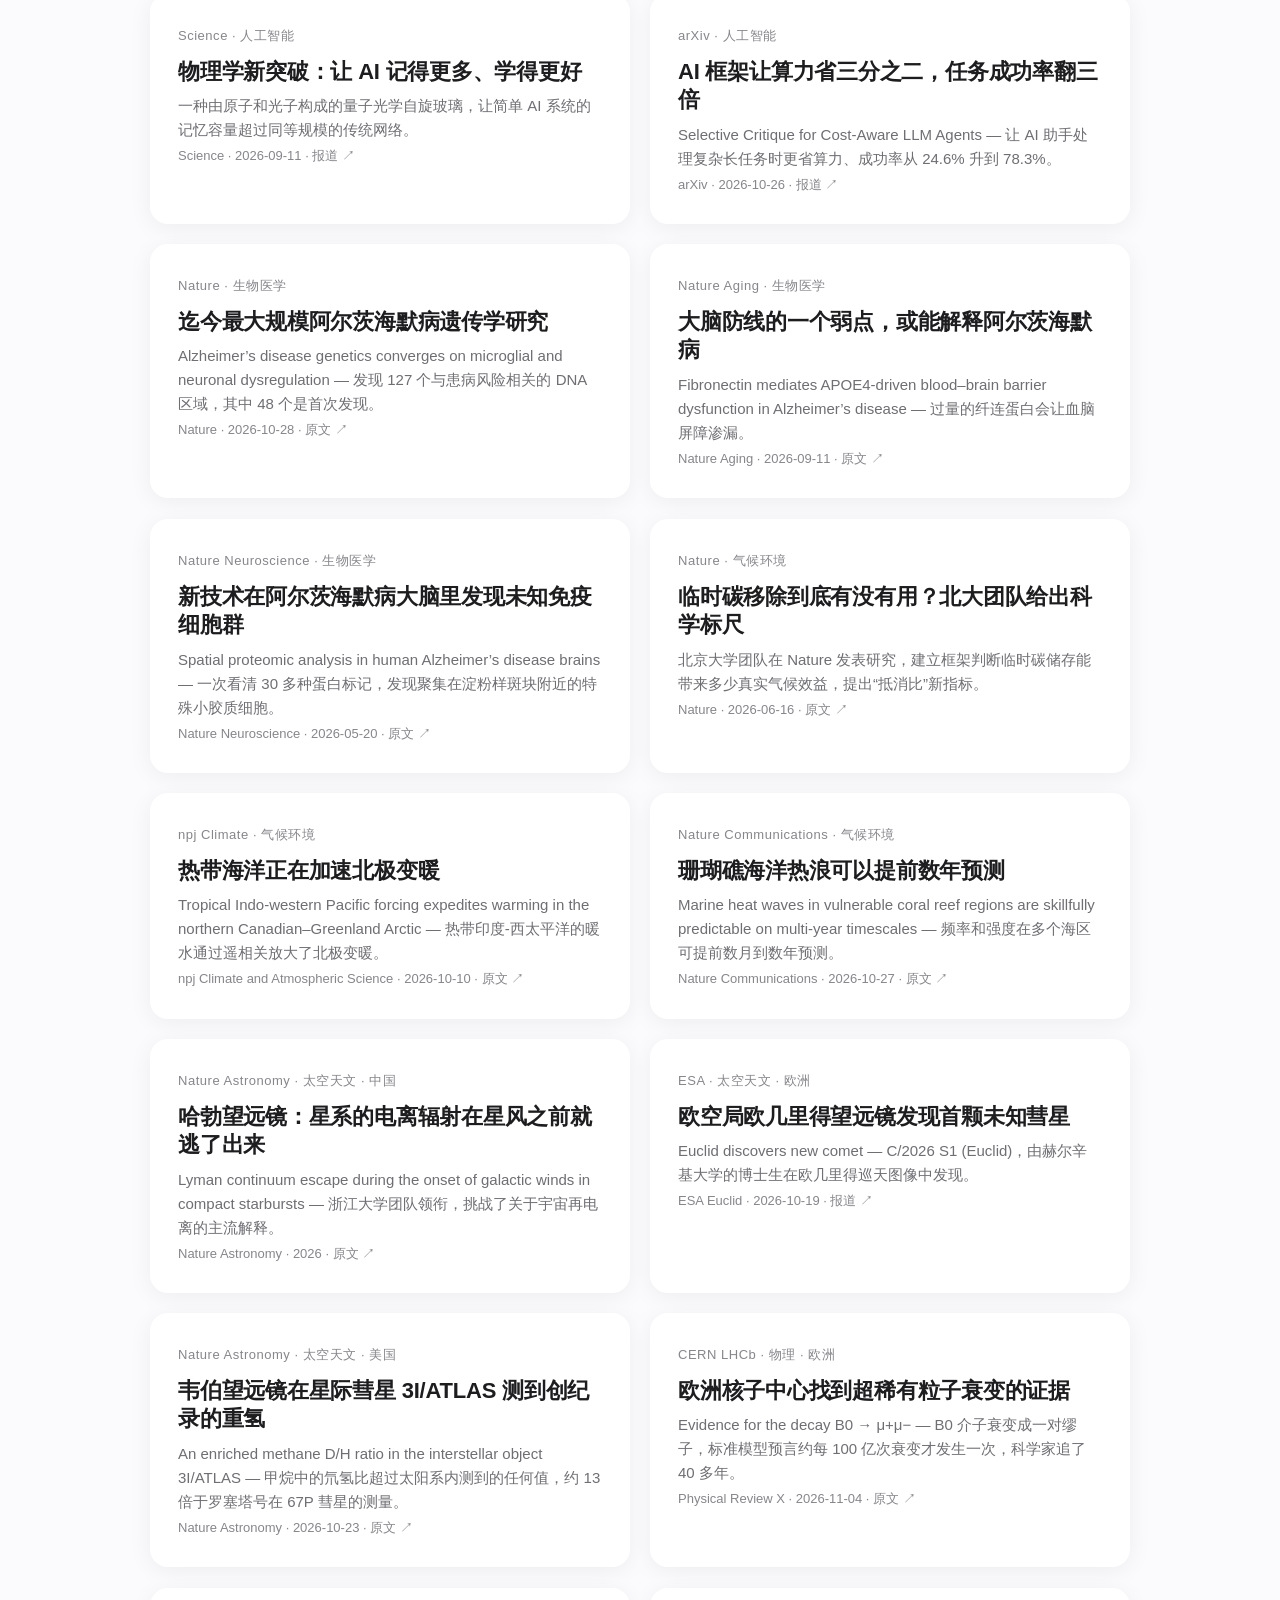
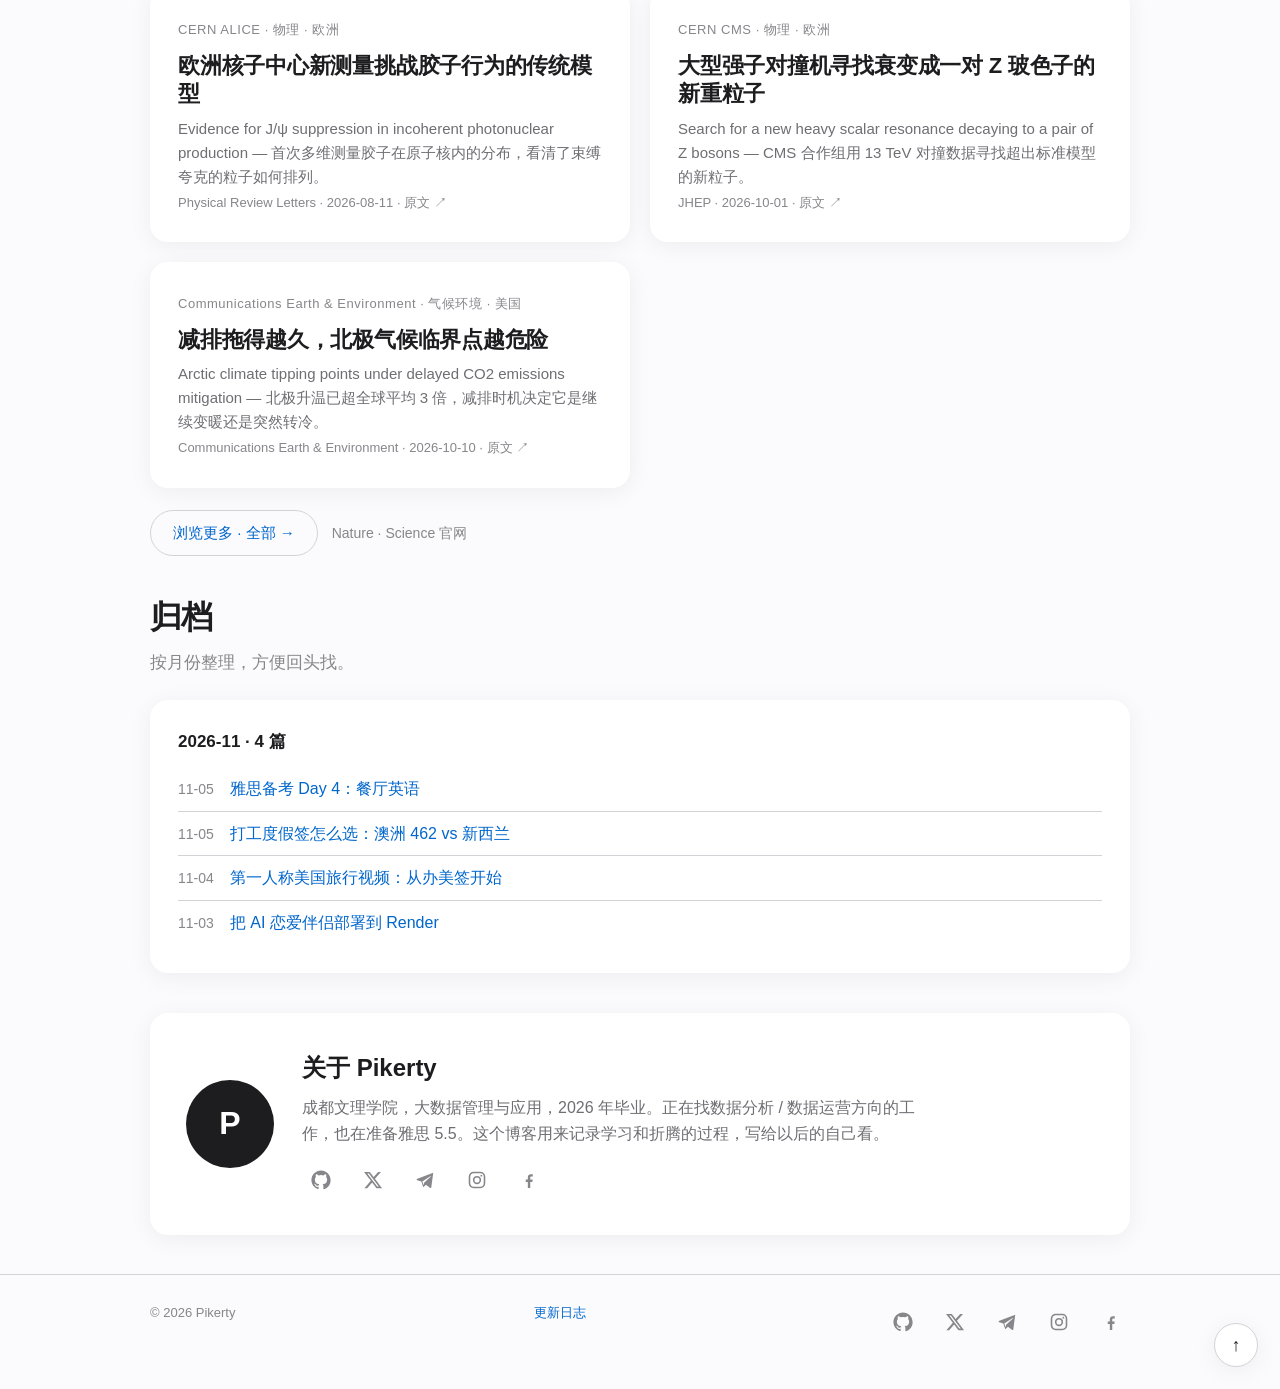
==== commit bd65ef89: "Show empty state and reset button when a research field+region combination has no articles" ====
--- a/index.html
+++ b/index.html
@@ -280,6 +280,7 @@
       <span class="meta">Communications Earth &amp; Environment · 2026-10-10 · 原文 ↗</span>
     </a>
   </div>
+  <p class="research-empty" id="researchEmpty" hidden><span data-i18n="research.empty">这个组合下没有文章，换个领域或地区试试。</span> <button type="button" class="research-reset" id="researchReset" data-i18n="research.reset">显示全部</button></p>
   <div class="research-more">
     <a class="btn ghost" id="researchMore" href="https://www.nature.com/search?q=astronomy" target="_blank" rel="noopener"><span data-i18n="research.more">浏览更多</span> →</a>
     <span class="research-more-note">Nature · Science 官网</span>
--- a/style.css
+++ b/style.css
@@ -373,3 +373,12 @@
   html{scroll-behavior:auto}
   .r-anim{animation:none}
 }
+
+/* ---- Research empty state ---- */
+.research-empty{color:var(--muted);font-size:15px;margin:18px 0 4px}
+.research-empty[hidden]{display:none}
+.research-reset{
+  padding:6px 14px;border:1px solid var(--pill-border);border-radius:999px;
+  background:var(--pill-bg);color:var(--text);font-size:14px;cursor:pointer;font-family:inherit;
+}
+.research-reset:active{transform:scale(.94)}
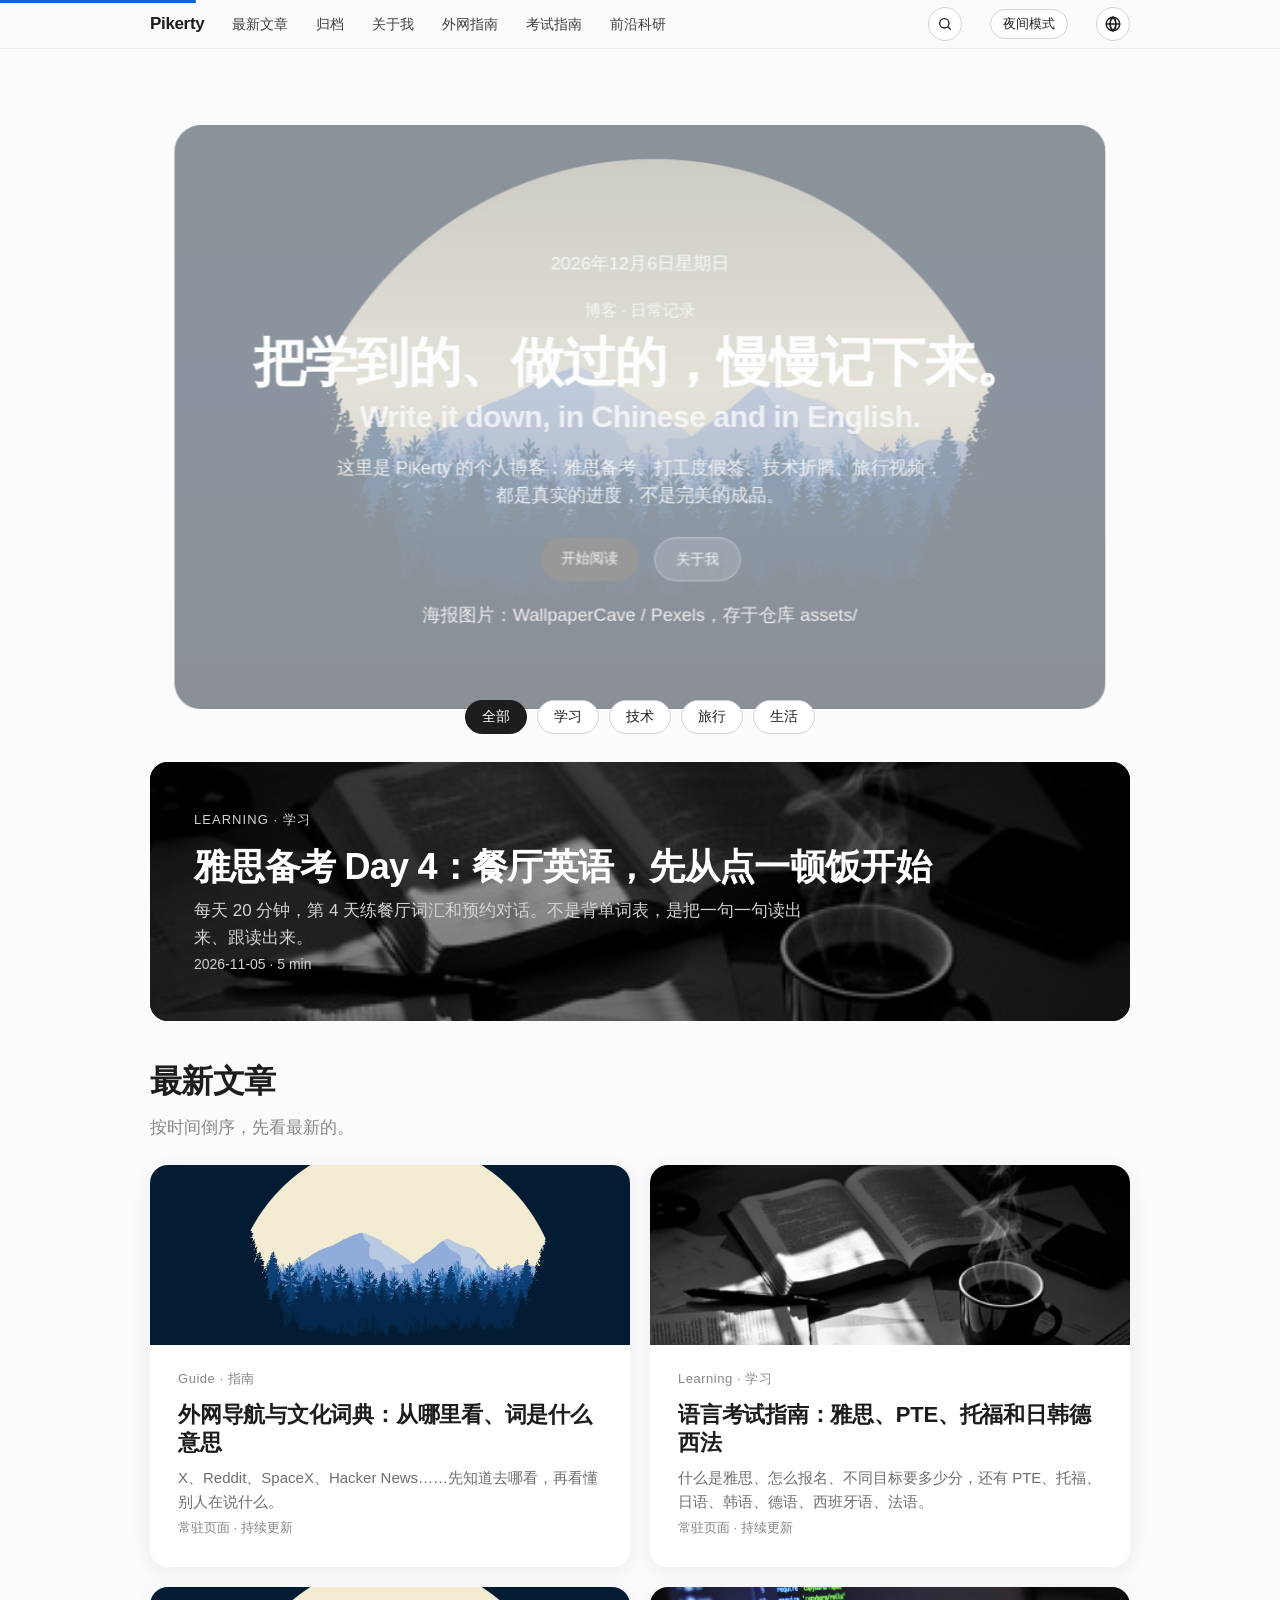
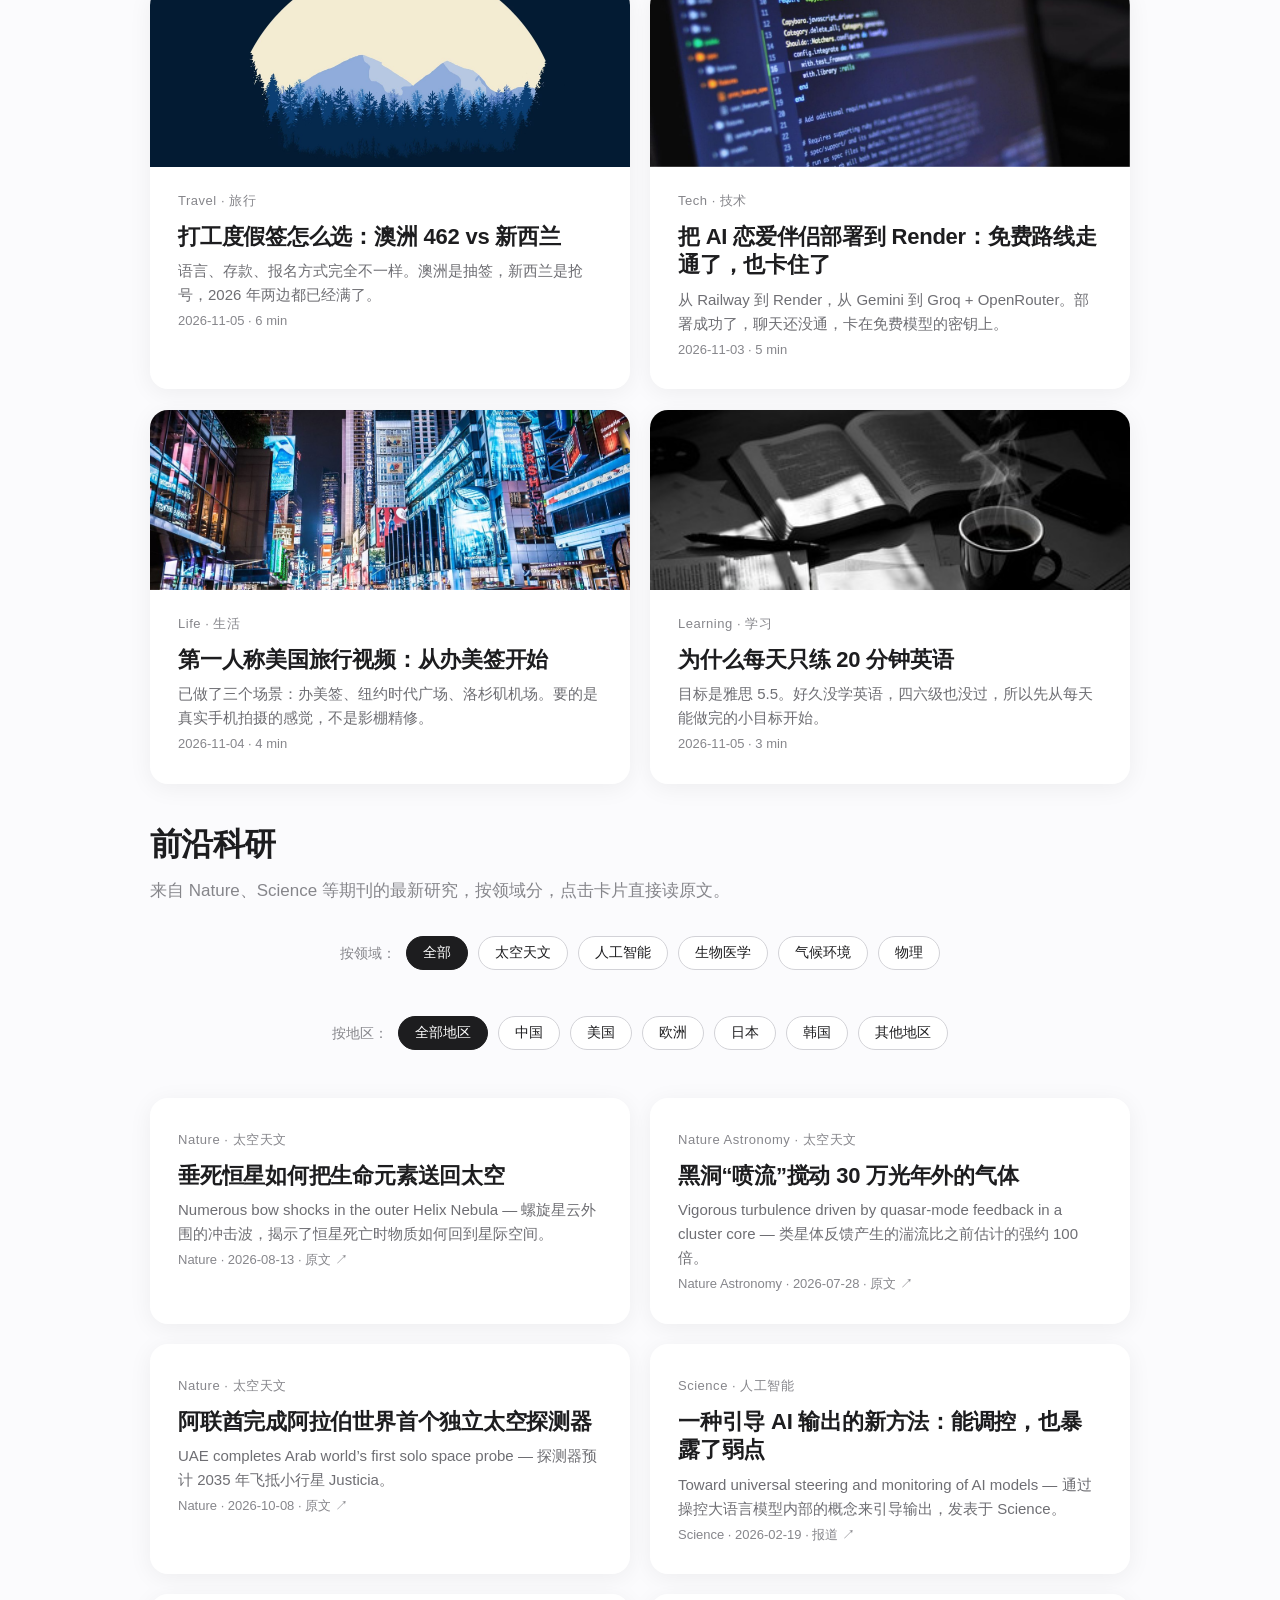
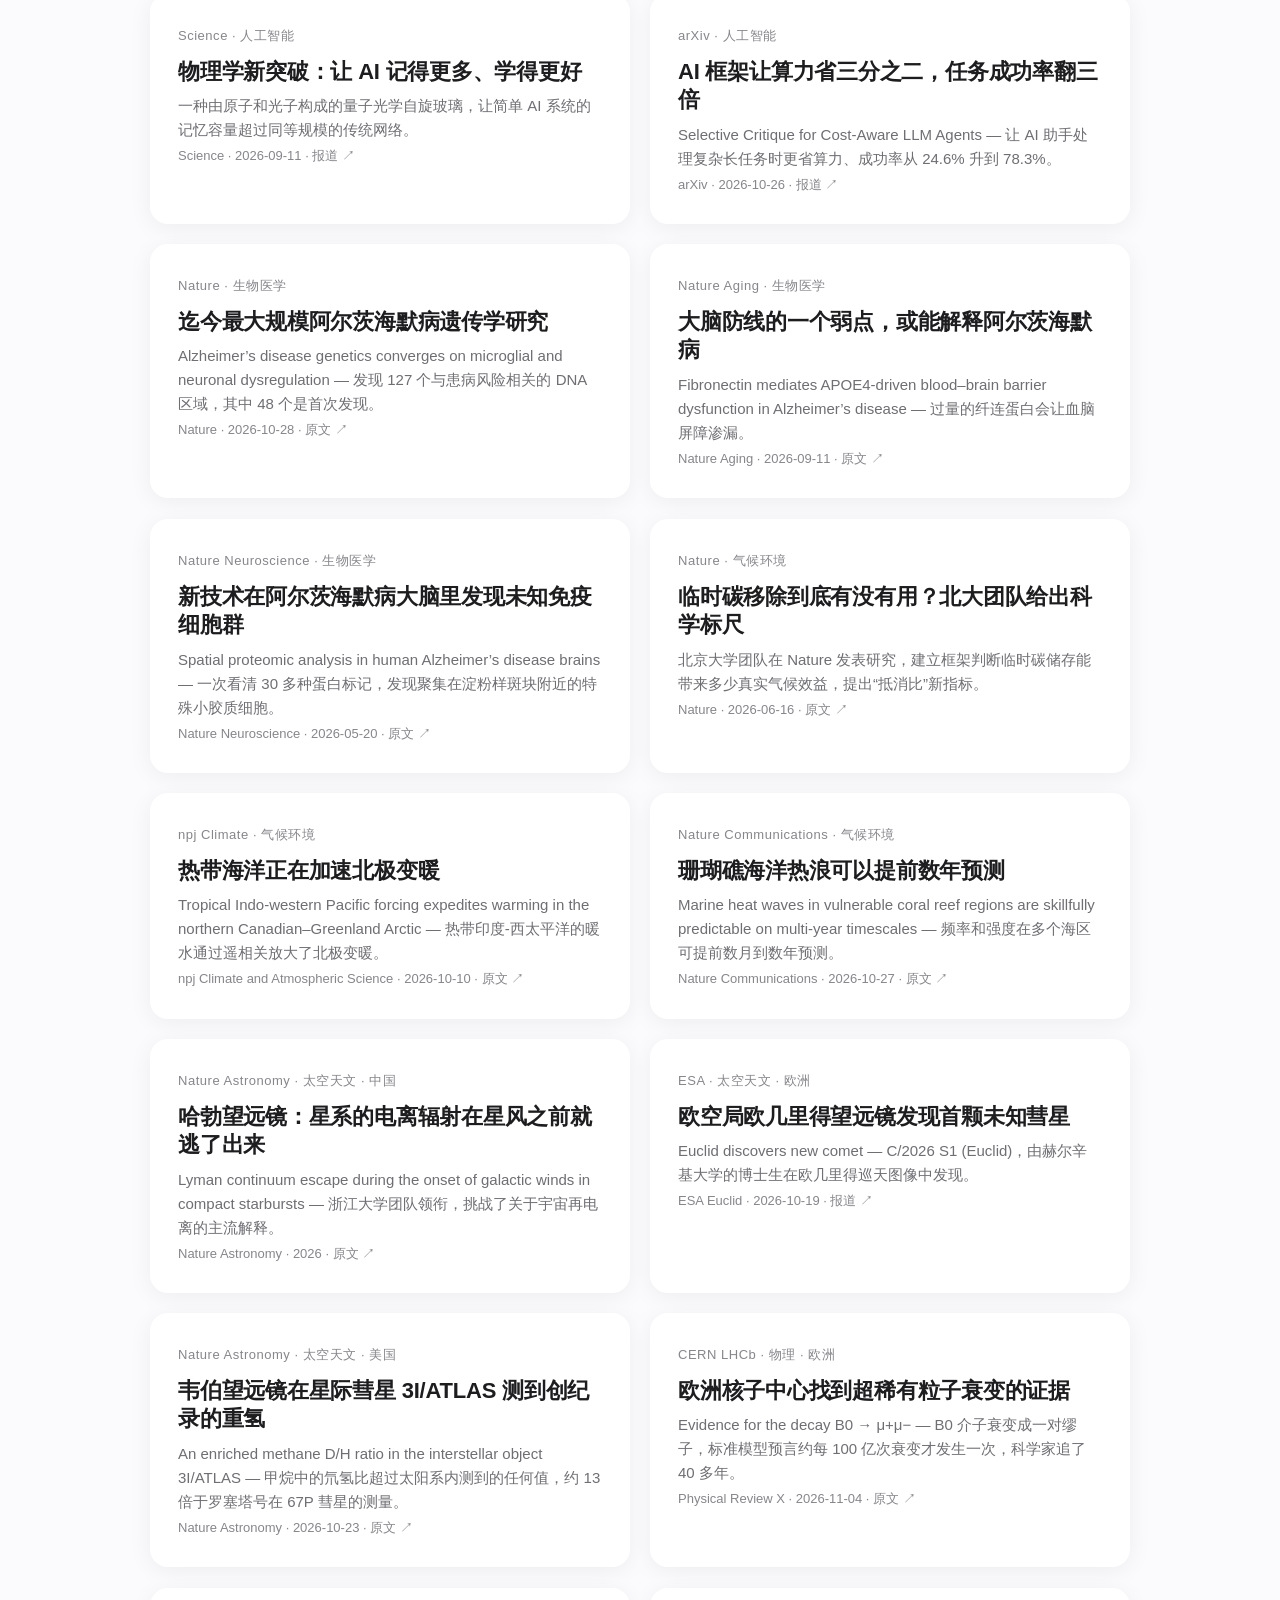
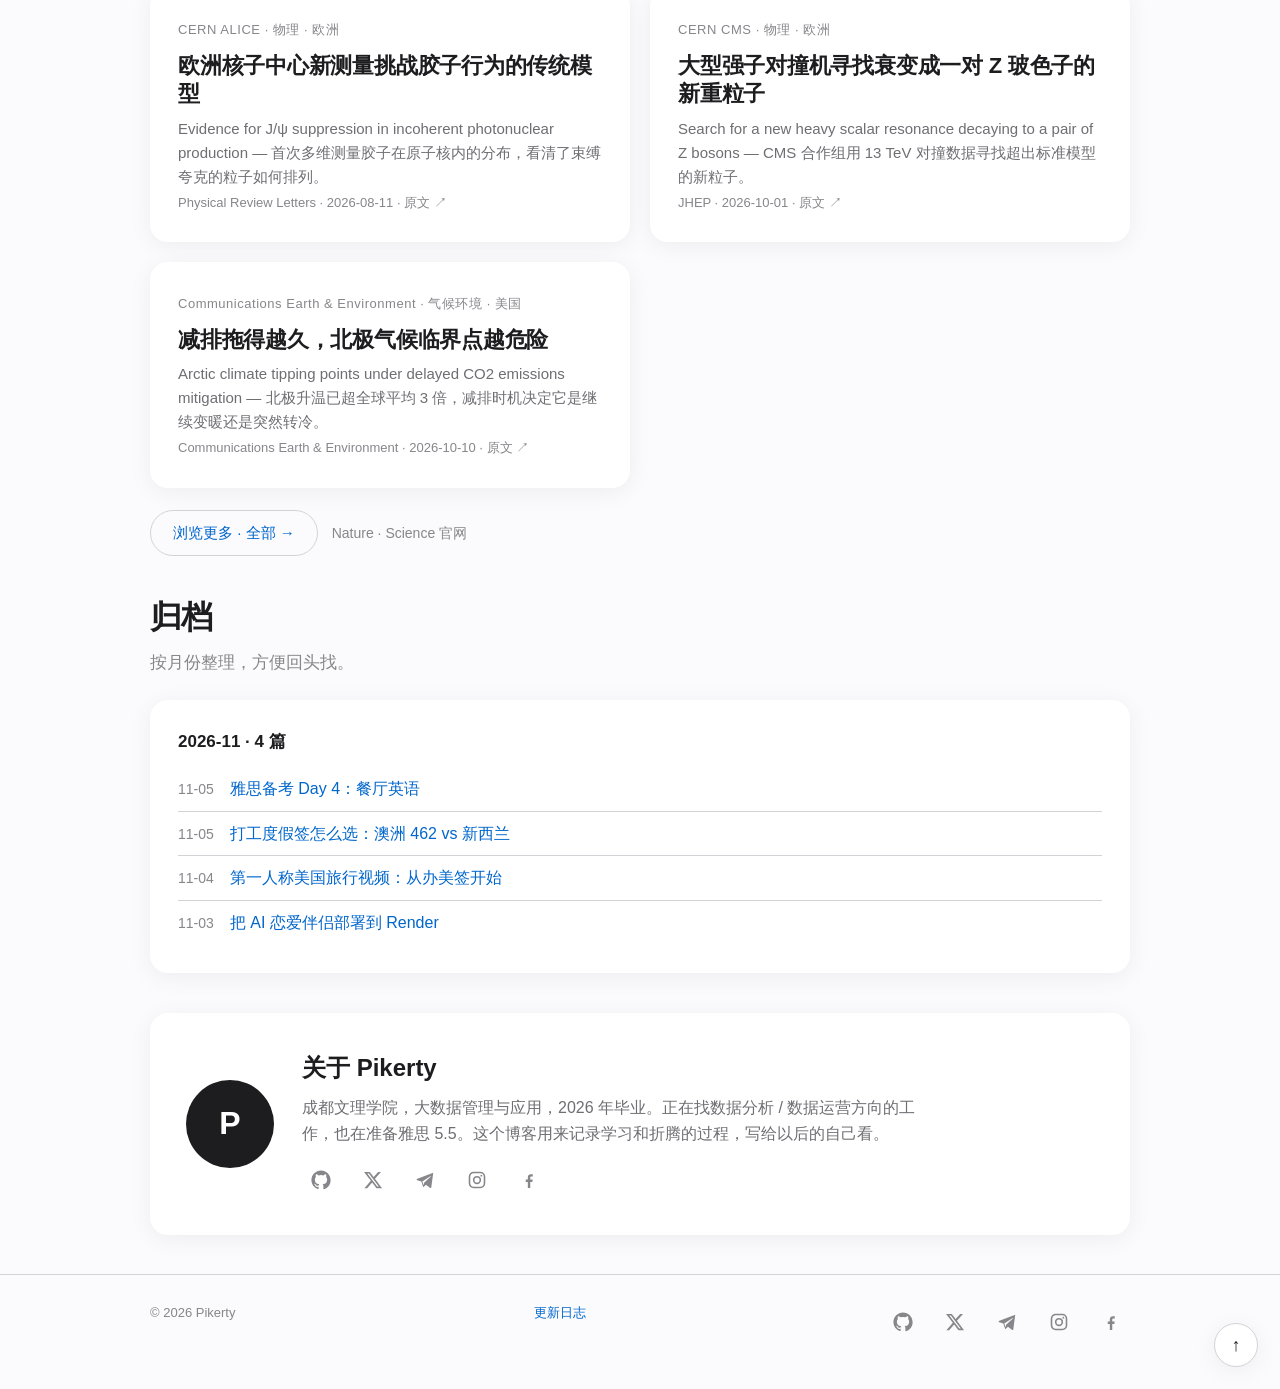
==== commit ccd97f73: "fix: add favicon, sitemap, robots and page meta for SEO" ====
--- a/index.html
+++ b/index.html
@@ -5,6 +5,15 @@
 <meta name="viewport" content="width=device-width, initial-scale=1.0">
 <title>Pikerty — 记录生活与学习</title>
 <meta name="description" content="Pikerty 的双语博客：学习、技术、旅行与日常记录。A bilingual blog by Pikerty: learning, tech, travel and everyday notes.">
+<link rel="icon" type="image/svg+xml" href="/favicon.svg">
+<link rel="canonical" href="https://Pikerty.github.io/">
+<meta property="og:type" content="website">
+<meta property="og:site_name" content="Pikerty">
+<meta property="og:title" content="Pikerty — 记录生活与学习">
+<meta property="og:description" content="Pikerty 的双语博客：学习、技术、旅行与日常记录。A bilingual blog by Pikerty: learning, tech, travel and everyday notes.">
+<meta property="og:url" content="https://Pikerty.github.io/">
+<meta property="og:image" content="https://Pikerty.github.io/assets/hero-mountain.jpg">
+<meta name="twitter:card" content="summary_large_image">
 <link rel="stylesheet" href="style.css">
 <script>
 /* Set theme before first paint: saved choice wins, otherwise follow the system. */
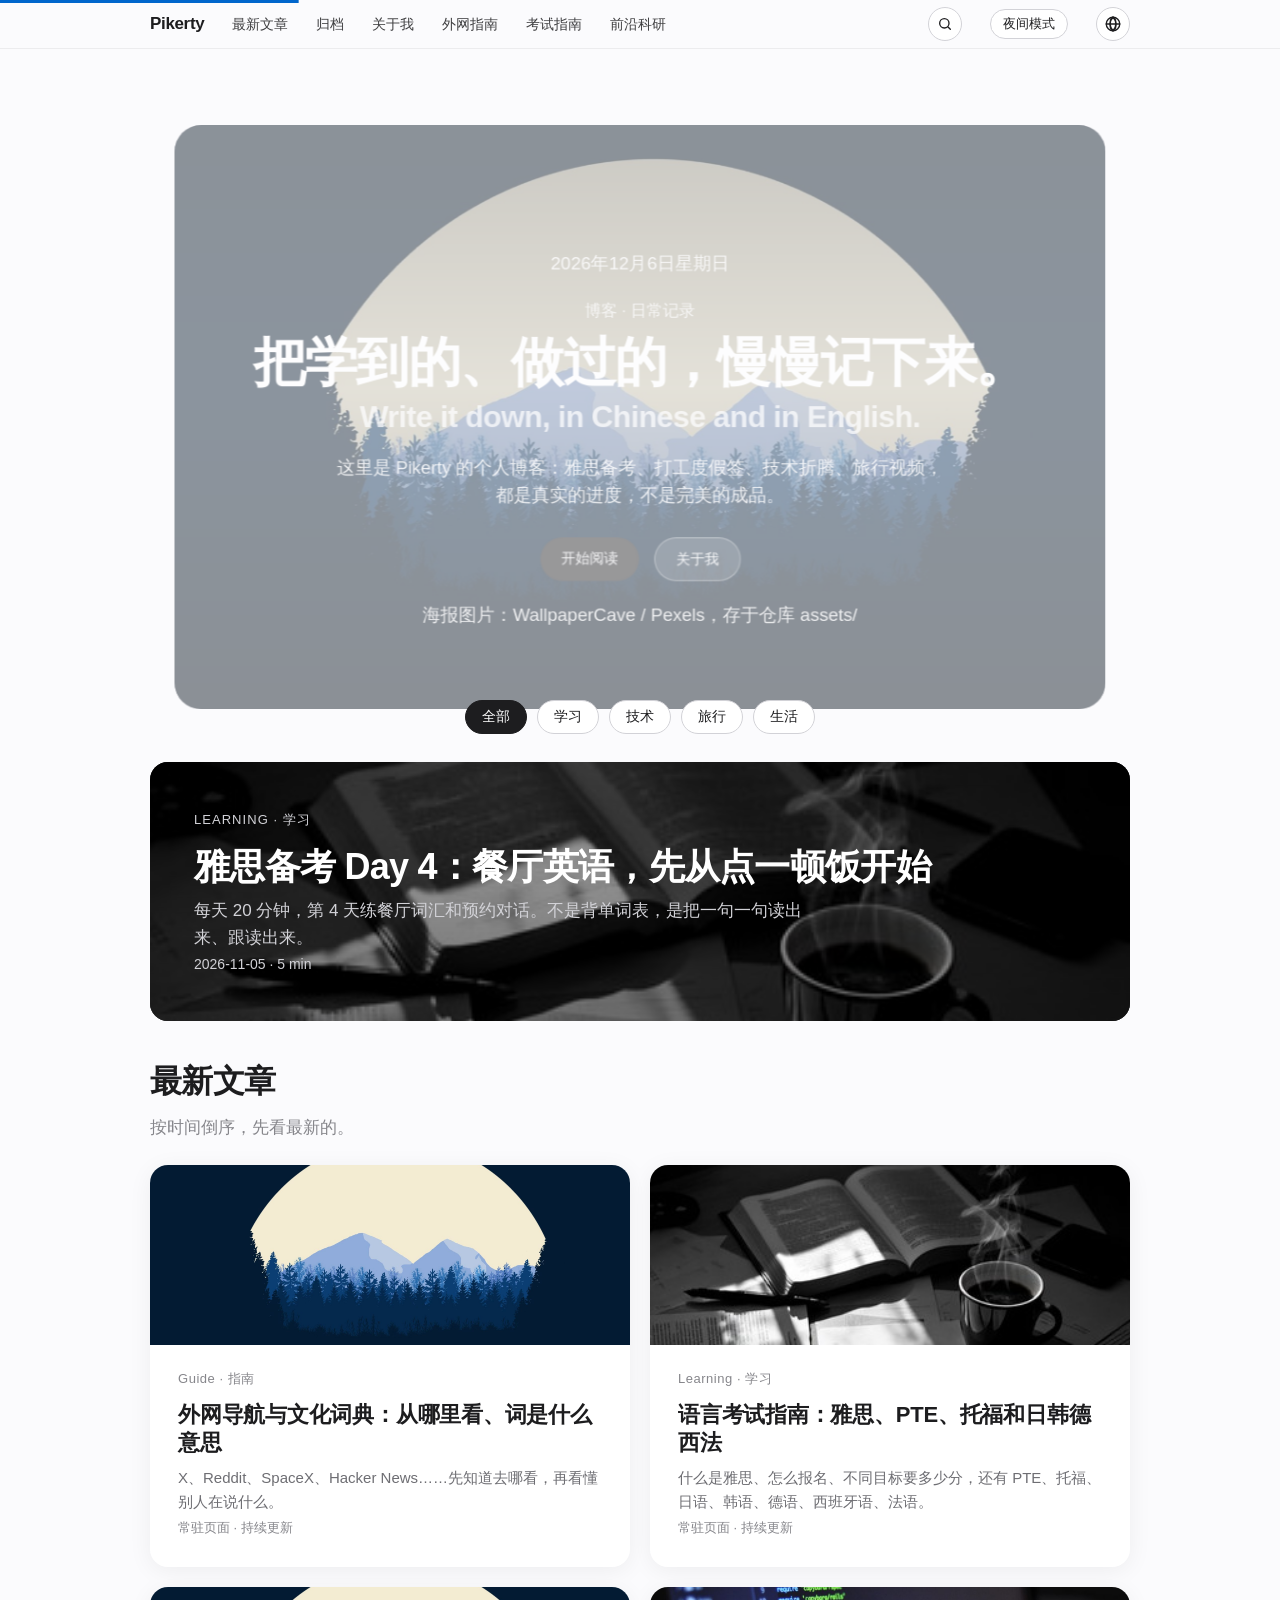
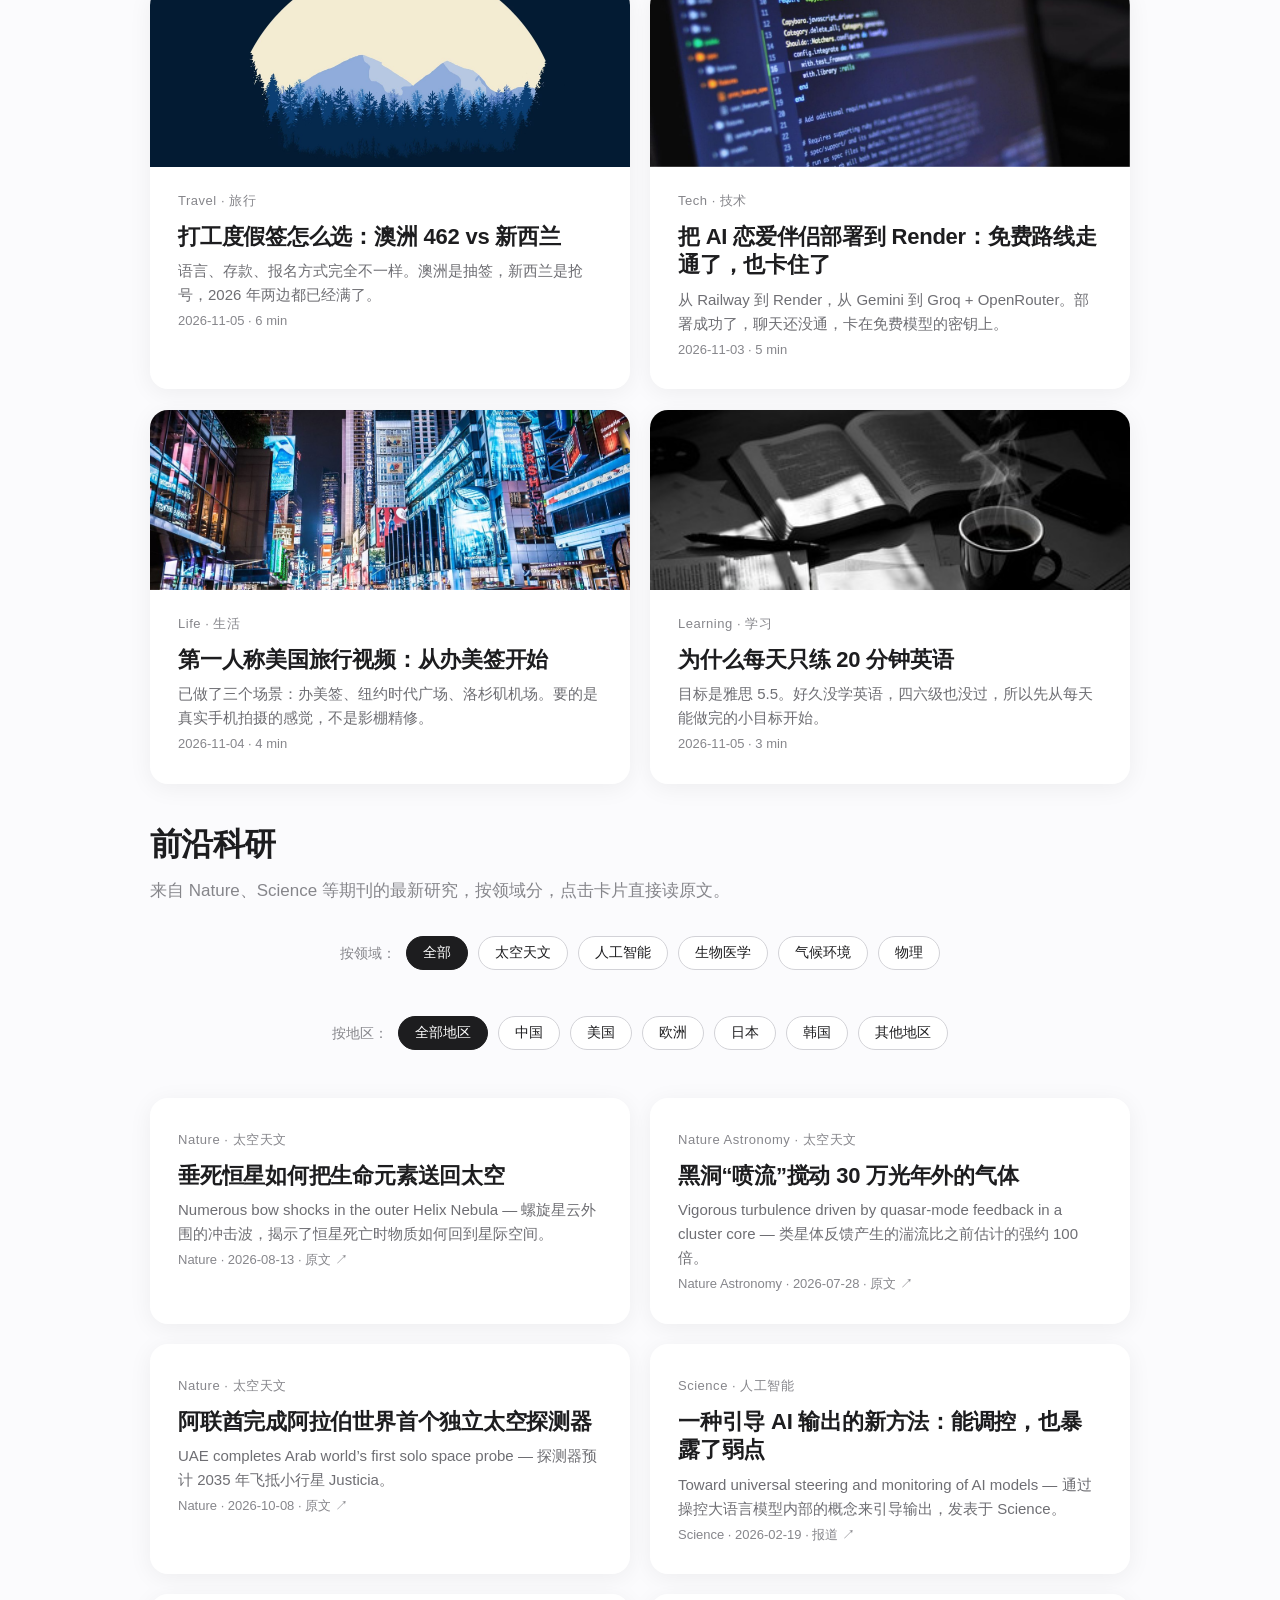
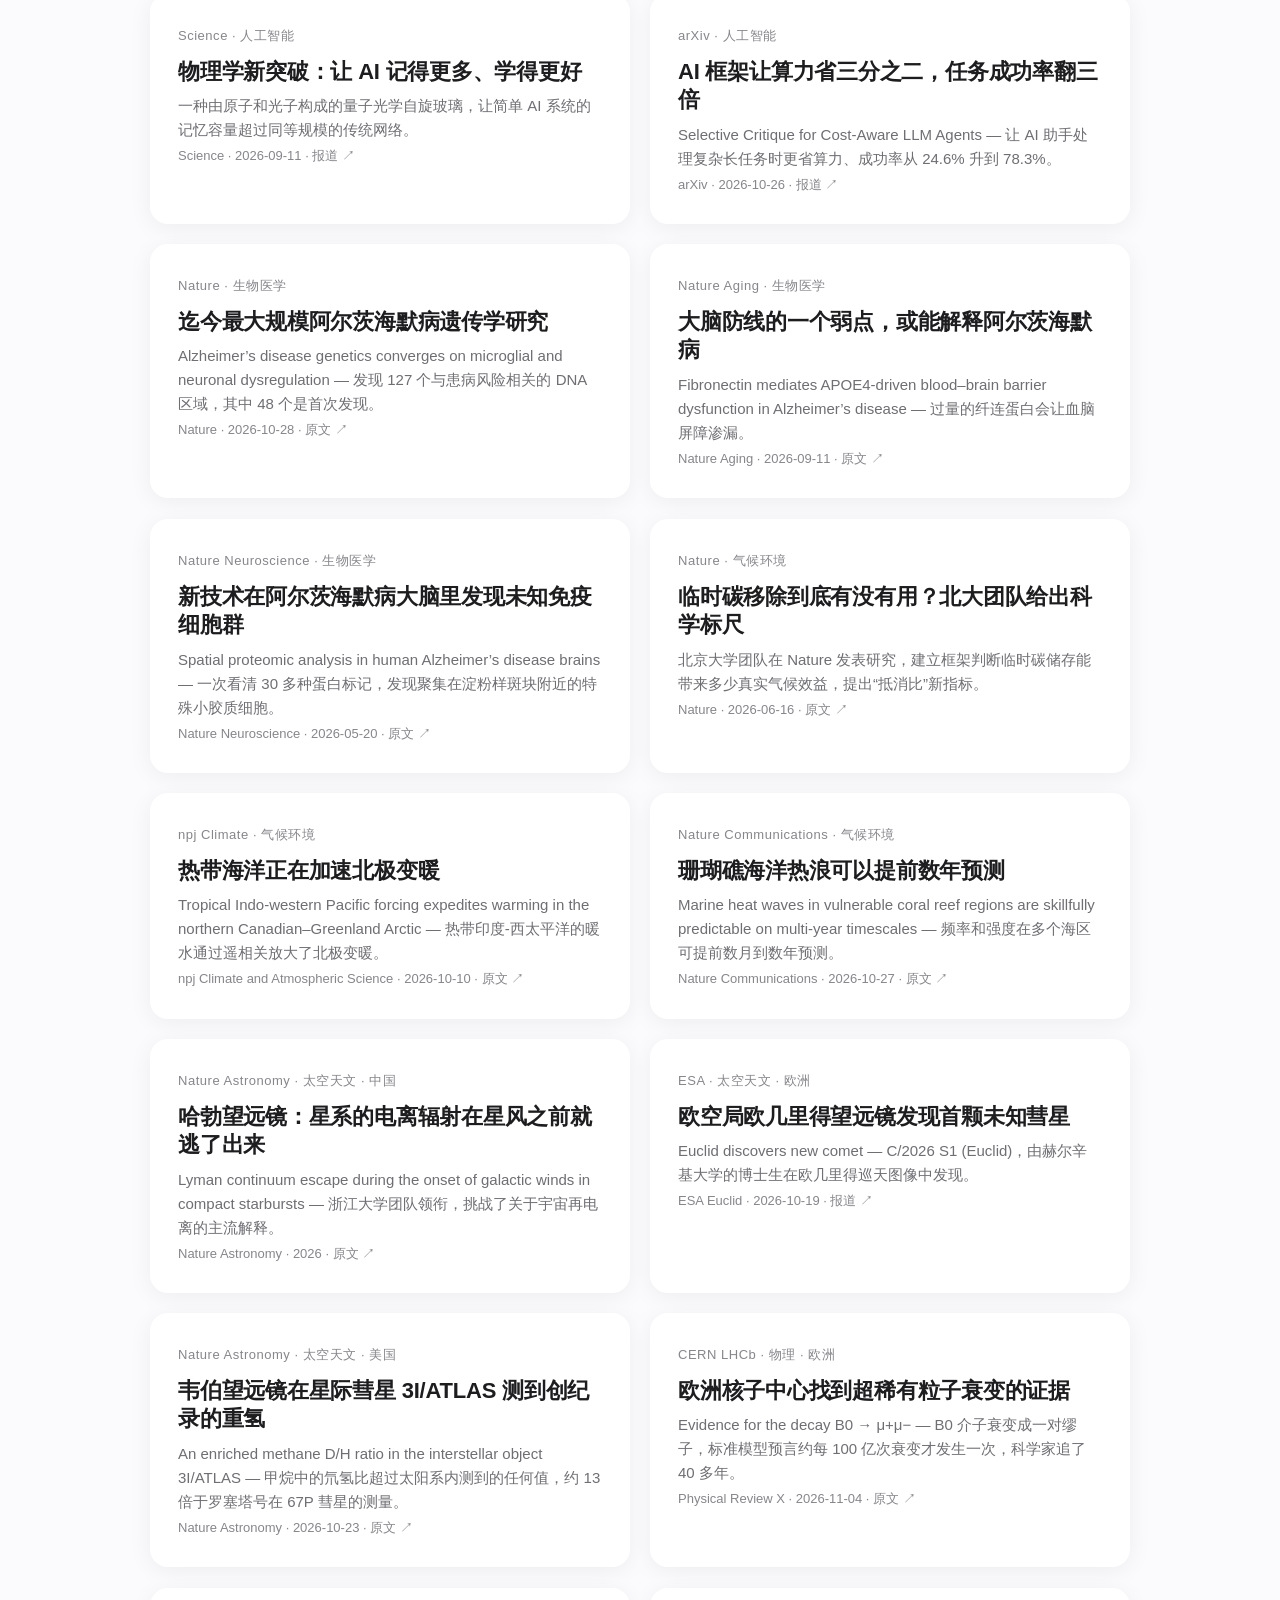
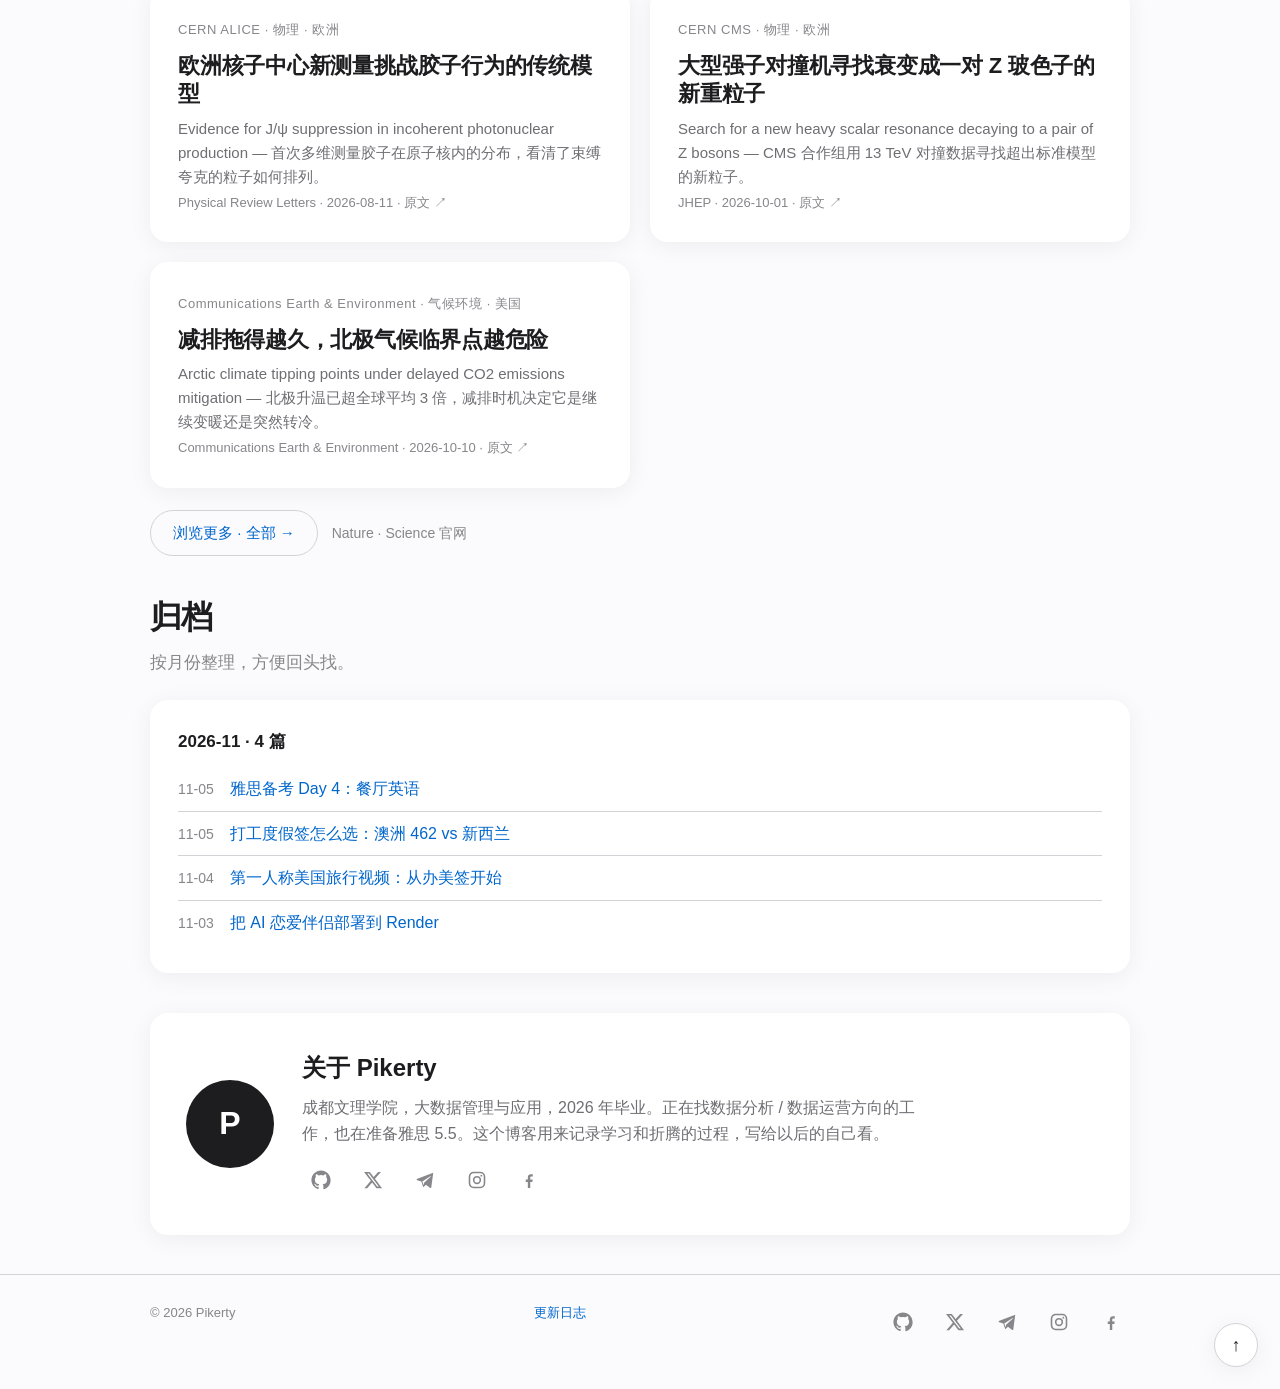
==== commit 72b4eb64: "perf: add image dimensions, lazy loading and async decoding" ====
--- a/index.html
+++ b/index.html
@@ -70,7 +70,7 @@
 
 <main class="wrap">
   <section class="hero">
-    <div class="hero-media"><img src="assets/hero-mountain.jpg" alt="深夜山月海报：雪山与松林"></div>
+    <div class="hero-media"><img src="assets/hero-mountain.jpg" width="1920" height="1080" decoding="async" fetchpriority="high" alt="深夜山月海报：雪山与松林"></div>
     <p class="today" id="todayDate"></p>
     <p class="eyebrow" data-i18n="hero.eyebrow">博客 · 日常记录</p>
     <h1><span data-i18n="hero.title">把学到的、做过的，慢慢记下来。</span><span class="en" data-i18n="hero.subtitle">Write it down, in Chinese and in English.</span></h1>
@@ -91,7 +91,7 @@
   </div>
 
   <a class="featured" href="posts/ielts-day4.html" data-cat="learning">
-    <div class="featured-media"><img src="assets/study-desk.jpg" alt="深夜书桌：书、咖啡与台灯"></div>
+    <div class="featured-media"><img src="assets/study-desk.jpg" width="384" height="672" decoding="async" loading="lazy" alt="深夜书桌：书、咖啡与台灯"></div>
     <span class="tag">Learning · 学习</span>
     <h2 data-i18n="featured.title">雅思备考 Day 4：餐厅英语，先从点一顿饭开始</h2>
     <p data-i18n="featured.desc">每天 20 分钟，第 4 天练餐厅词汇和预约对话。不是背单词表，是把一句一句读出来、跟读出来。</p>
@@ -103,7 +103,7 @@
 
   <div class="grid" id="postGrid">
     <a class="card" href="guide.html" data-cat="life">
-      <span class="card-media"><img src="assets/hero-mountain.jpg" alt="雪山海报"></span>
+      <span class="card-media"><img src="assets/hero-mountain.jpg" width="1920" height="1080" decoding="async" loading="lazy" alt="雪山海报"></span>
       <span class="tag">Guide · 指南</span>
       <h3 data-i18n="card.guide.title">外网导航与文化词典：从哪里看、词是什么意思</h3>
       <p data-i18n="card.guide.desc">X、Reddit、SpaceX、Hacker News……先知道去哪看，再看懂别人在说什么。</p>
@@ -111,7 +111,7 @@
     </a>
 
     <a class="card" href="ielts.html" data-cat="learning">
-      <span class="card-media"><img src="assets/study-desk.jpg" alt="深夜书桌"></span>
+      <span class="card-media"><img src="assets/study-desk.jpg" width="384" height="672" decoding="async" loading="lazy" alt="深夜书桌"></span>
       <span class="tag">Learning · 学习</span>
       <h3 data-i18n="card.ielts-hub.title">语言考试指南：雅思、PTE、托福和日韩德西法</h3>
       <p data-i18n="card.ielts-hub.desc">什么是雅思、怎么报名、不同目标要多少分，还有 PTE、托福、日语、韩语、德语、西班牙语、法语。</p>
@@ -119,7 +119,7 @@
     </a>
 
     <a class="card" href="posts/whv.html" data-cat="travel">
-      <span class="card-media"><img src="assets/hero-mountain.jpg" alt="雪山海报"></span>
+      <span class="card-media"><img src="assets/hero-mountain.jpg" width="1920" height="1080" decoding="async" loading="lazy" alt="雪山海报"></span>
       <span class="tag">Travel · 旅行</span>
       <h3 data-i18n="card.whv.title">打工度假签怎么选：澳洲 462 vs 新西兰</h3>
       <p data-i18n="card.whv.desc">语言、存款、报名方式完全不一样。澳洲是抽签，新西兰是抢号，2026 年两边都已经满了。</p>
@@ -127,7 +127,7 @@
     </a>
 
     <a class="card" href="posts/ai-romance.html" data-cat="tech">
-      <span class="card-media"><img src="assets/code-dark.jpg" alt="深色代码屏幕"></span>
+      <span class="card-media"><img src="assets/code-dark.jpg" width="1200" height="797" decoding="async" loading="lazy" alt="深色代码屏幕"></span>
       <span class="tag">Tech · 技术</span>
       <h3 data-i18n="card.ai.title">把 AI 恋爱伴侣部署到 Render：免费路线走通了，也卡住了</h3>
       <p data-i18n="card.ai.desc">从 Railway 到 Render，从 Gemini 到 Groq + OpenRouter。部署成功了，聊天还没通，卡在免费模型的密钥上。</p>
@@ -135,7 +135,7 @@
     </a>
 
     <a class="card" href="posts/travel-video.html" data-cat="life">
-      <span class="card-media"><img src="assets/times-square.jpg" alt="纽约时代广场夜景"></span>
+      <span class="card-media"><img src="assets/times-square.jpg" width="1200" height="801" decoding="async" loading="lazy" alt="纽约时代广场夜景"></span>
       <span class="tag">Life · 生活</span>
       <h3 data-i18n="card.travel.title">第一人称美国旅行视频：从办美签开始</h3>
       <p data-i18n="card.travel.desc">已做了三个场景：办美签、纽约时代广场、洛杉矶机场。要的是真实手机拍摄的感觉，不是影棚精修。</p>
@@ -143,7 +143,7 @@
     </a>
 
     <a class="card" href="posts/ielts-day4.html" data-cat="learning">
-      <span class="card-media"><img src="assets/study-desk.jpg" alt="深夜书桌"></span>
+      <span class="card-media"><img src="assets/study-desk.jpg" width="384" height="672" decoding="async" loading="lazy" alt="深夜书桌"></span>
       <span class="tag">Learning · 学习</span>
       <h3 data-i18n="card.ielts.title">为什么每天只练 20 分钟英语</h3>
       <p data-i18n="card.ielts.desc">目标是雅思 5.5。好久没学英语，四六级也没过，所以先从每天能做完的小目标开始。</p>
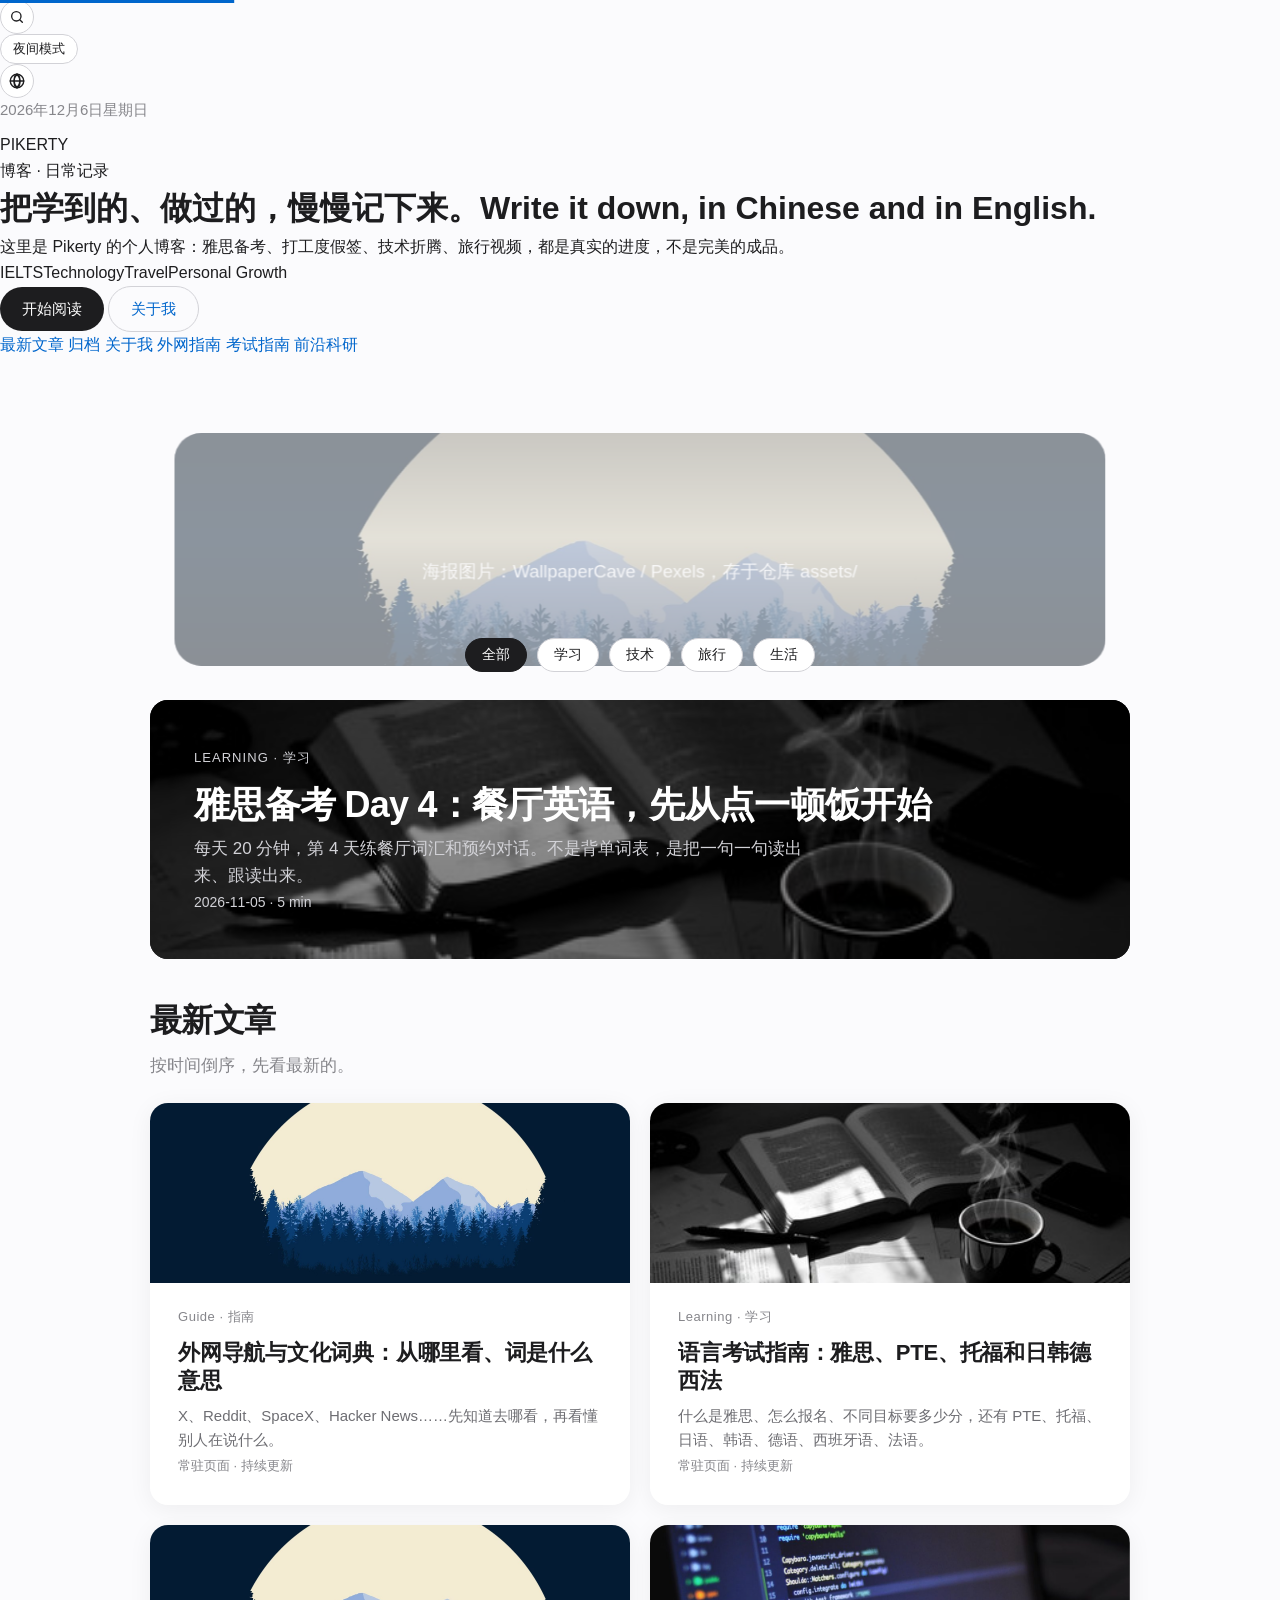
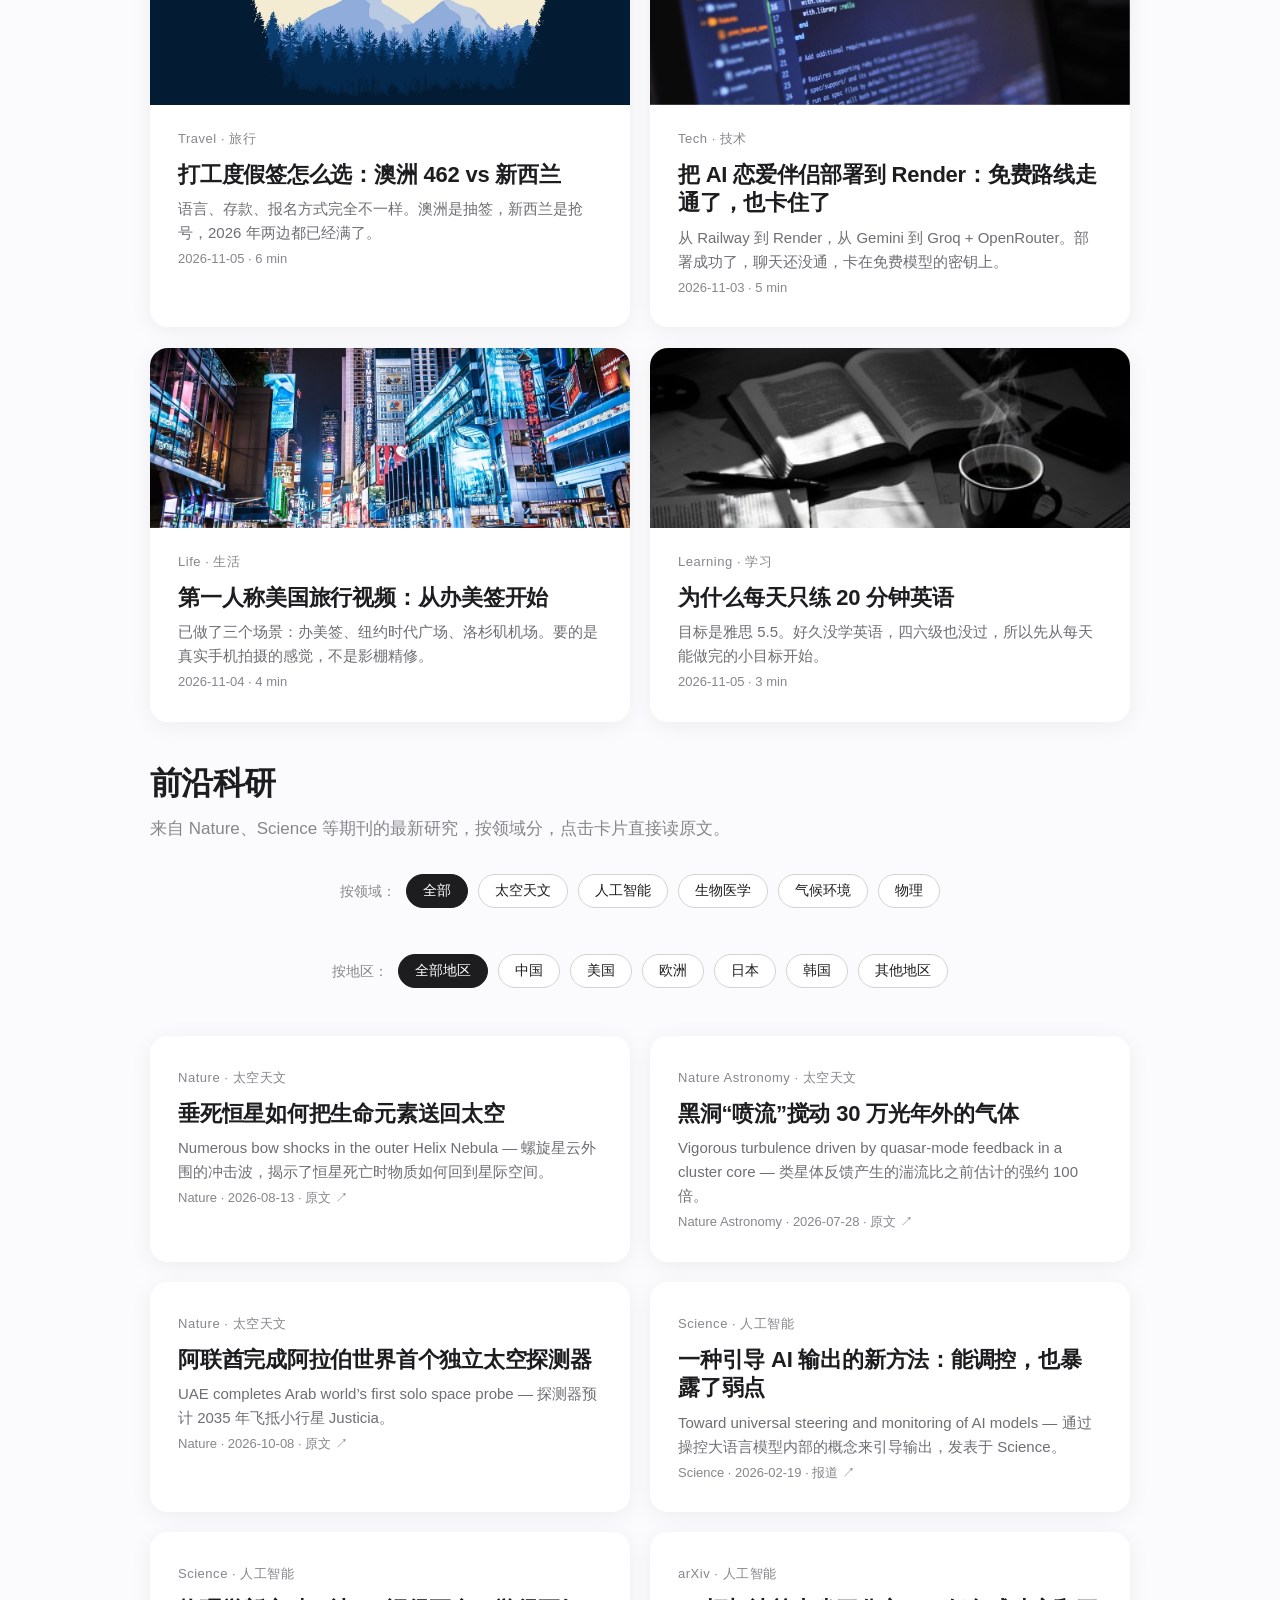
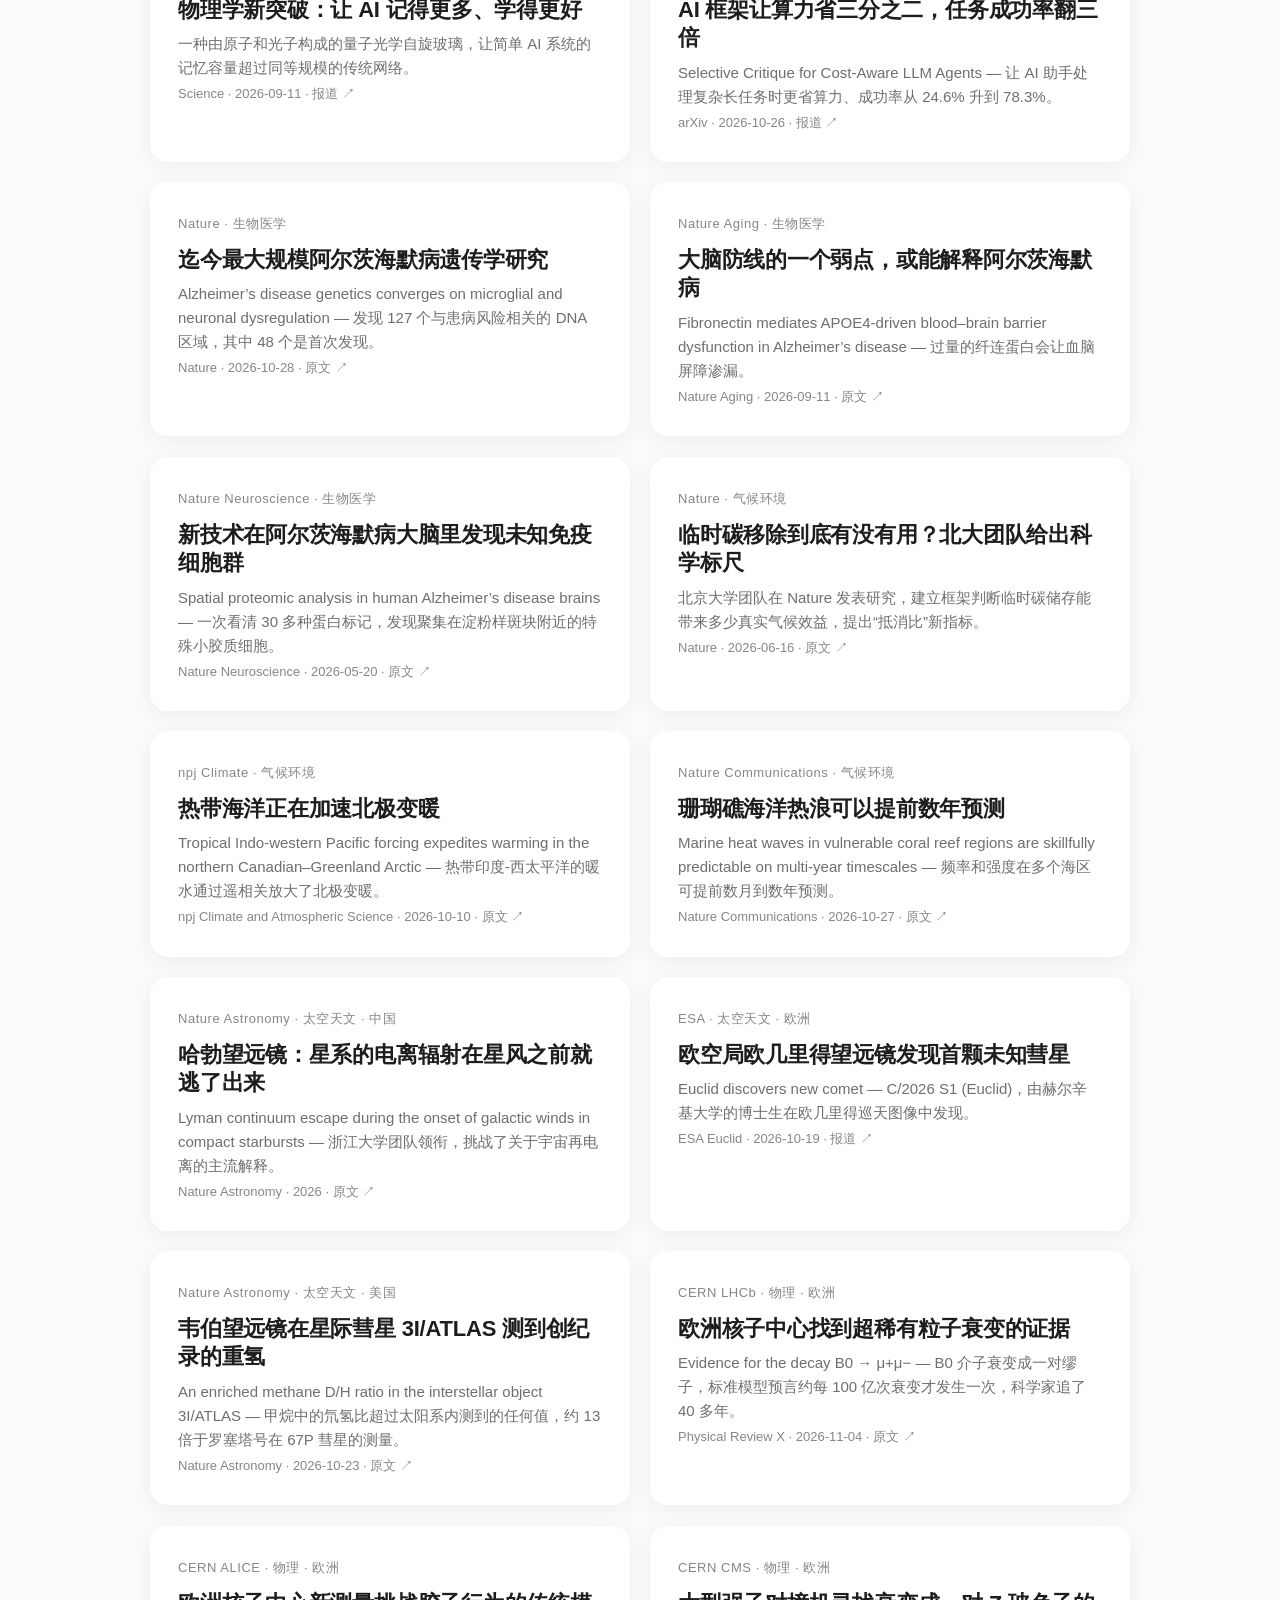
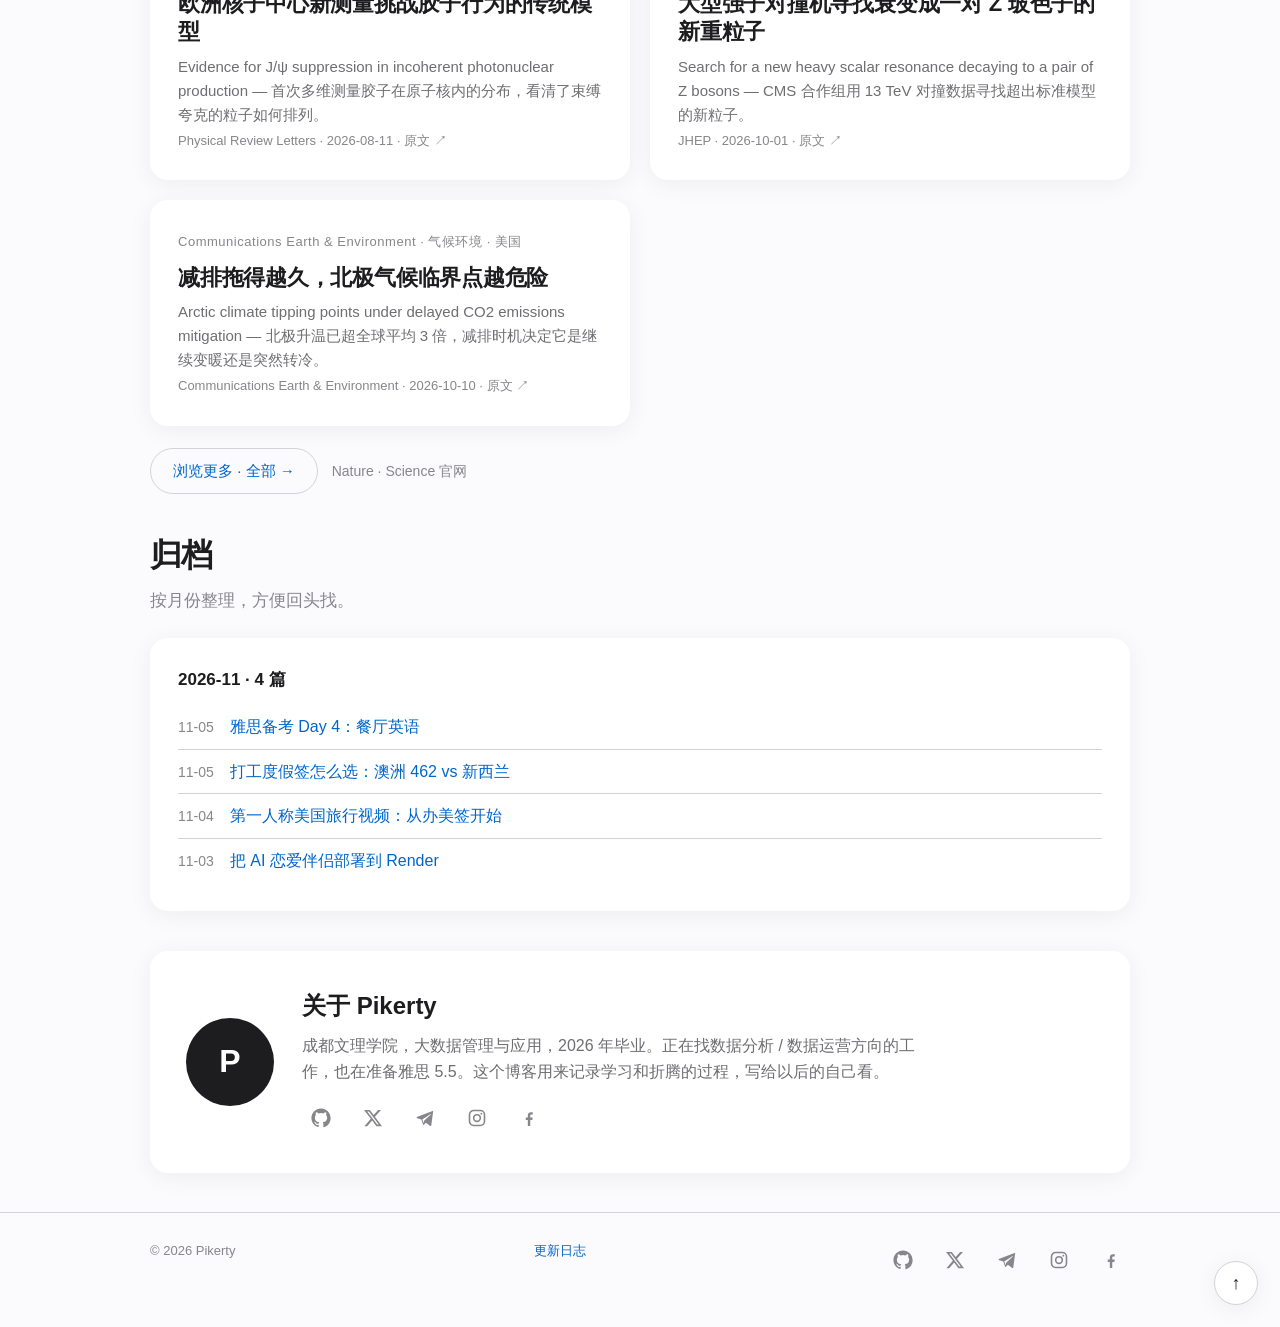
==== commit bb9025f1: "feat: rebuild homepage header into utility bar, brand zone and main nav" ====
--- a/index.html
+++ b/index.html
@@ -22,20 +22,12 @@
 </head>
 <body>
 <div class="progress" id="progressBar" aria-hidden="true"></div>
-<header class="nav">
-  <div class="nav-inner">
-    <a class="logo" href="index.html">Pikerty</a>
-    <nav class="nav-links">
-      <a href="#latest" data-i18n="nav.latest">最新文章</a>
-      <a href="#archive" data-i18n="nav.archive">归档</a>
-      <a href="#about" data-i18n="nav.about">关于我</a>
-      <a href="guide.html" data-i18n="nav.guide">外网指南</a>
-      <a href="ielts.html" data-i18n="nav.ielts">考试指南</a>
-      <a href="#research" data-i18n="nav.research">前沿科研</a>
-    </nav>
+<header class="site-head">
+  <div class="utility-bar">
     <button class="icon-btn" id="searchToggle" type="button" aria-label="搜索"><svg viewBox="0 0 24 24" fill="none" stroke="currentColor" stroke-width="2" stroke-linecap="round"><circle cx="11" cy="11" r="7"/><path d="M20 20l-3.5-3.5"/></svg></button>
-    <button class="lang-btn" id="themeBtn" type="button" aria-label="切换夜间模式">夜间模式</button>
-<div class="lang-menu">
+    <div class="utility-right">
+      <button class="lang-btn" id="themeBtn" type="button" aria-label="切换夜间模式">夜间模式</button>
+      <div class="lang-menu">
       <button class="icon-btn" id="langBtn" type="button" aria-label="Language / 语言"><svg viewBox="0 0 24 24" fill="none" stroke="currentColor" stroke-width="1.8" stroke-linecap="round"><circle cx="12" cy="12" r="9"/><ellipse cx="12" cy="12" rx="4" ry="9"/><path d="M3 12h18M12 3c2.5 2.6 3.8 5.7 3.8 9S14.5 18.4 12 21c-2.5-2.6-3.8-5.7-3.8-9S9.5 5.6 12 3z"/></svg></button>
       <div class="lang-dropdown" id="langDropdown" hidden>
         <button type="button" class="lang-option" data-lang="zh"><span class="check"></span>中文（简体）</button>
@@ -49,7 +41,28 @@
         <button type="button" class="lang-option" data-lang="de"><span class="check"></span>Deutsch</button>
       </div>
     </div>
-  </div>
+    </div>
+  </div>
+  <div class="brand">
+    <p class="today" id="todayDate"></p>
+    <p class="brand-name">PIKERTY</p>
+    <p class="eyebrow" data-i18n="hero.eyebrow">博客 · 日常记录</p>
+    <h1><span data-i18n="hero.title">把学到的、做过的，慢慢记下来。</span><span class="en" data-i18n="hero.subtitle">Write it down, in Chinese and in English.</span></h1>
+    <p class="brand-desc" data-i18n="hero.desc">这里是 Pikerty 的个人博客：雅思备考、打工度假签、技术折腾、旅行视频，都是真实的进度，不是完美的成品。</p>
+    <div class="brand-tags" aria-label="内容标签"><span>IELTS</span><span>Technology</span><span>Travel</span><span>Personal Growth</span></div>
+    <div class="cta">
+      <a class="btn" href="#latest" data-i18n="hero.cta1">开始阅读</a>
+      <a class="btn ghost" href="#about" data-i18n="hero.cta2">关于我</a>
+    </div>
+  </div>
+  <nav class="main-nav" aria-label="主导航">
+    <a href="#latest" class="active" aria-current="true" data-i18n="nav.latest">最新文章</a>
+    <a href="#archive" data-i18n="nav.archive">归档</a>
+    <a href="#about" data-i18n="nav.about">关于我</a>
+    <a href="guide.html" data-i18n="nav.guide">外网指南</a>
+    <a href="ielts.html" data-i18n="nav.ielts">考试指南</a>
+    <a href="#research" data-i18n="nav.research">前沿科研</a>
+  </nav>
 </header>
 <div class="search-panel" id="searchPanel" hidden>
   <div class="search-panel-inner">
@@ -69,16 +82,8 @@
 </div>
 
 <main class="wrap">
-  <section class="hero">
+  <section class="hero hero-poster">
     <div class="hero-media"><img src="assets/hero-mountain.jpg" width="1920" height="1080" decoding="async" fetchpriority="high" alt="深夜山月海报：雪山与松林"></div>
-    <p class="today" id="todayDate"></p>
-    <p class="eyebrow" data-i18n="hero.eyebrow">博客 · 日常记录</p>
-    <h1><span data-i18n="hero.title">把学到的、做过的，慢慢记下来。</span><span class="en" data-i18n="hero.subtitle">Write it down, in Chinese and in English.</span></h1>
-    <p data-i18n="hero.desc">这里是 Pikerty 的个人博客：雅思备考、打工度假签、技术折腾、旅行视频，都是真实的进度，不是完美的成品。</p>
-    <div class="cta">
-      <a class="btn" href="#latest" data-i18n="hero.cta1">开始阅读</a>
-      <a class="btn ghost" href="#about" data-i18n="hero.cta2">关于我</a>
-    </div>
     <p class="hero-credit">海报图片：WallpaperCave / Pexels，存于仓库 assets/</p>
   </section>
 
--- a/style.css
+++ b/style.css
@@ -382,3 +382,31 @@
   background:var(--pill-bg);color:var(--text);font-size:14px;cursor:pointer;font-family:inherit;
 }
 .research-reset:active{transform:scale(.94)}
+
+/* ---- Responsive & focus completion (2026-11-15 batch 3) ---- */
+:focus-visible{outline:2px solid var(--link);outline-offset:2px;border-radius:4px}
+img{max-width:100%;height:auto}
+@media(min-width:641px) and (max-width:1023px){
+  .hero{padding-top:72px;padding-bottom:48px}
+  .hero h1{font-size:48px}
+  .hero h1 .en{font-size:28px}
+  .nav-inner{gap:20px}
+  .section-title{font-size:29px}
+  .article{padding-top:48px;padding-bottom:64px}
+}
+@media(min-width:1440px){
+  .wrap,.nav-inner,.search-panel-inner{max-width:1200px}
+  .hero h1{font-size:64px}
+  .hero h1 .en{font-size:36px}
+  .section-title{font-size:36px}
+}
+
+/* ---- Mobile header alignment (2026-11-15 batch 4) ---- */
+.lang-menu{margin-left:auto}
+@media(max-width:640px){
+  .nav-inner{gap:8px 12px}
+  .icon-btn{width:38px;height:38px}
+  .lang-btn{padding:7px 14px}
+  .nav-links{-webkit-mask-image:linear-gradient(90deg,#000 92%,transparent);mask-image:linear-gradient(90deg,#000 92%,transparent)}
+  .hero{margin-top:16px;padding:64px 20px 56px}
+}
